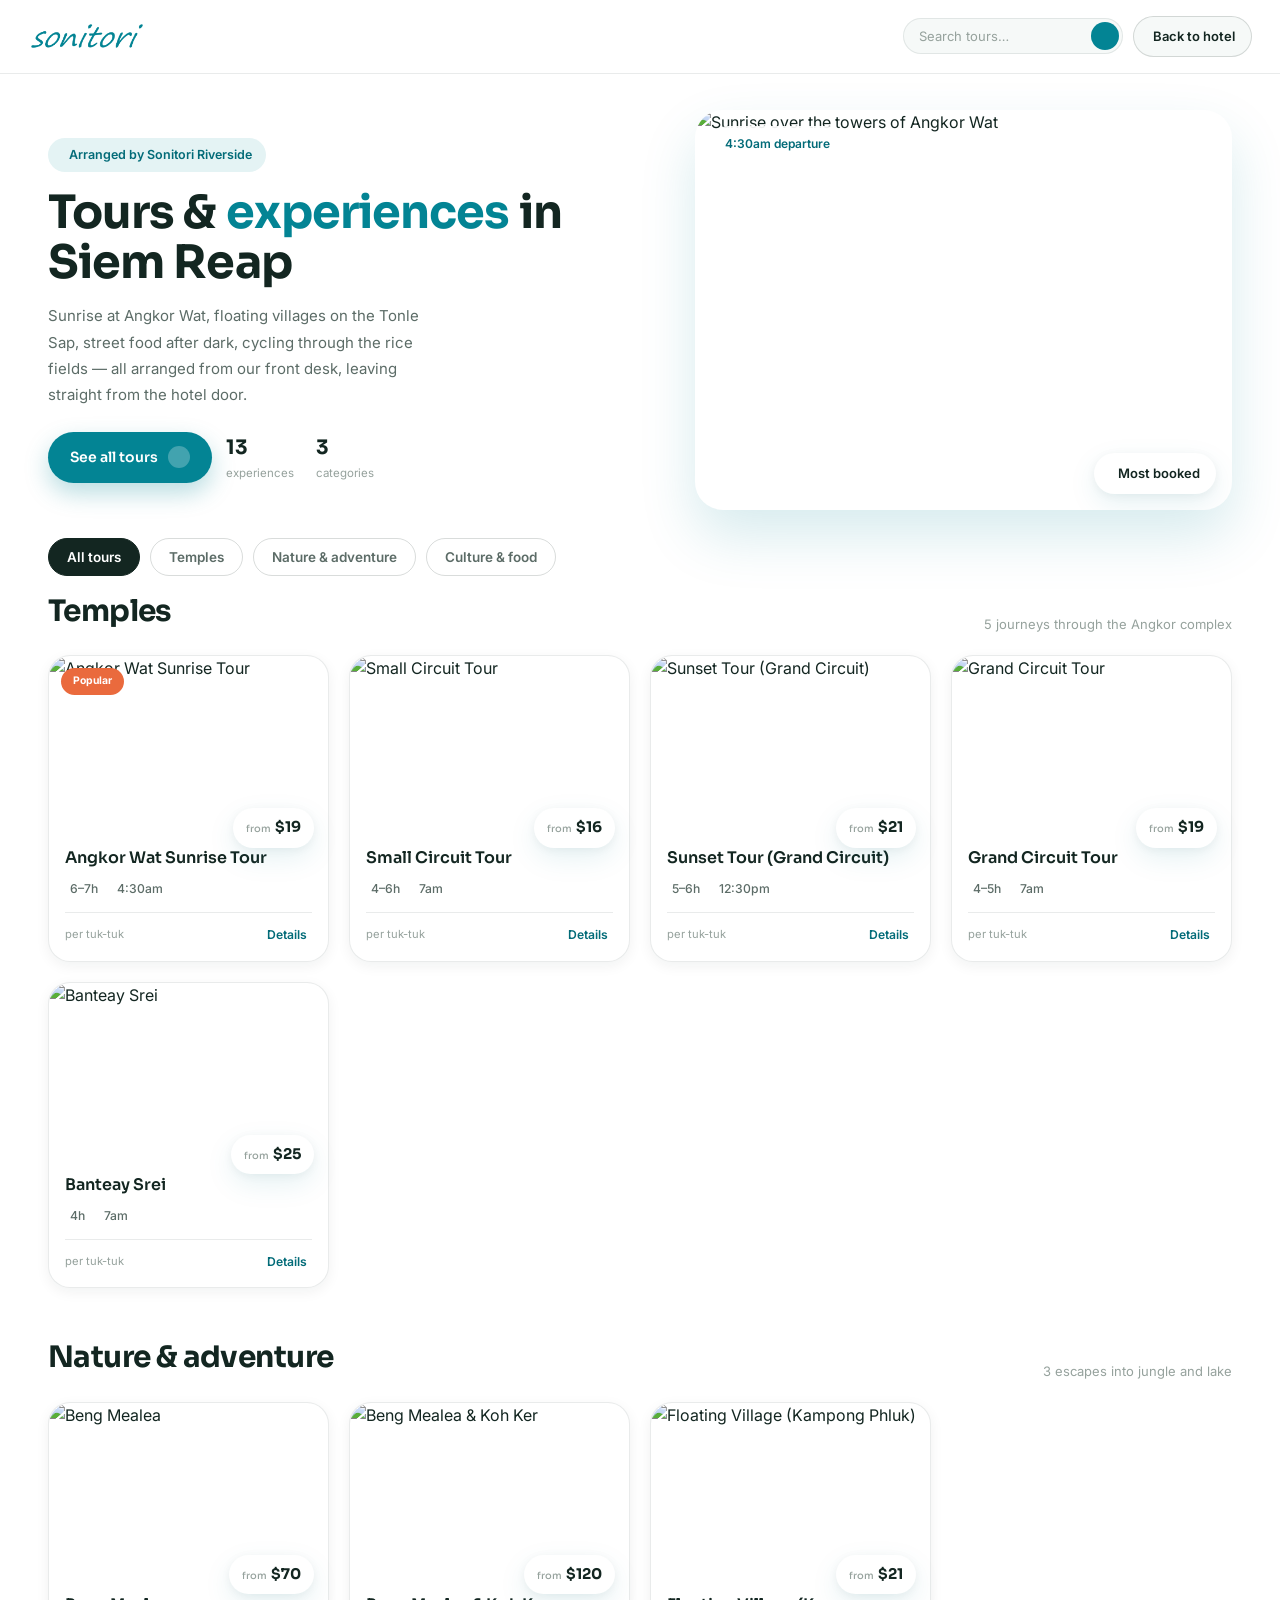
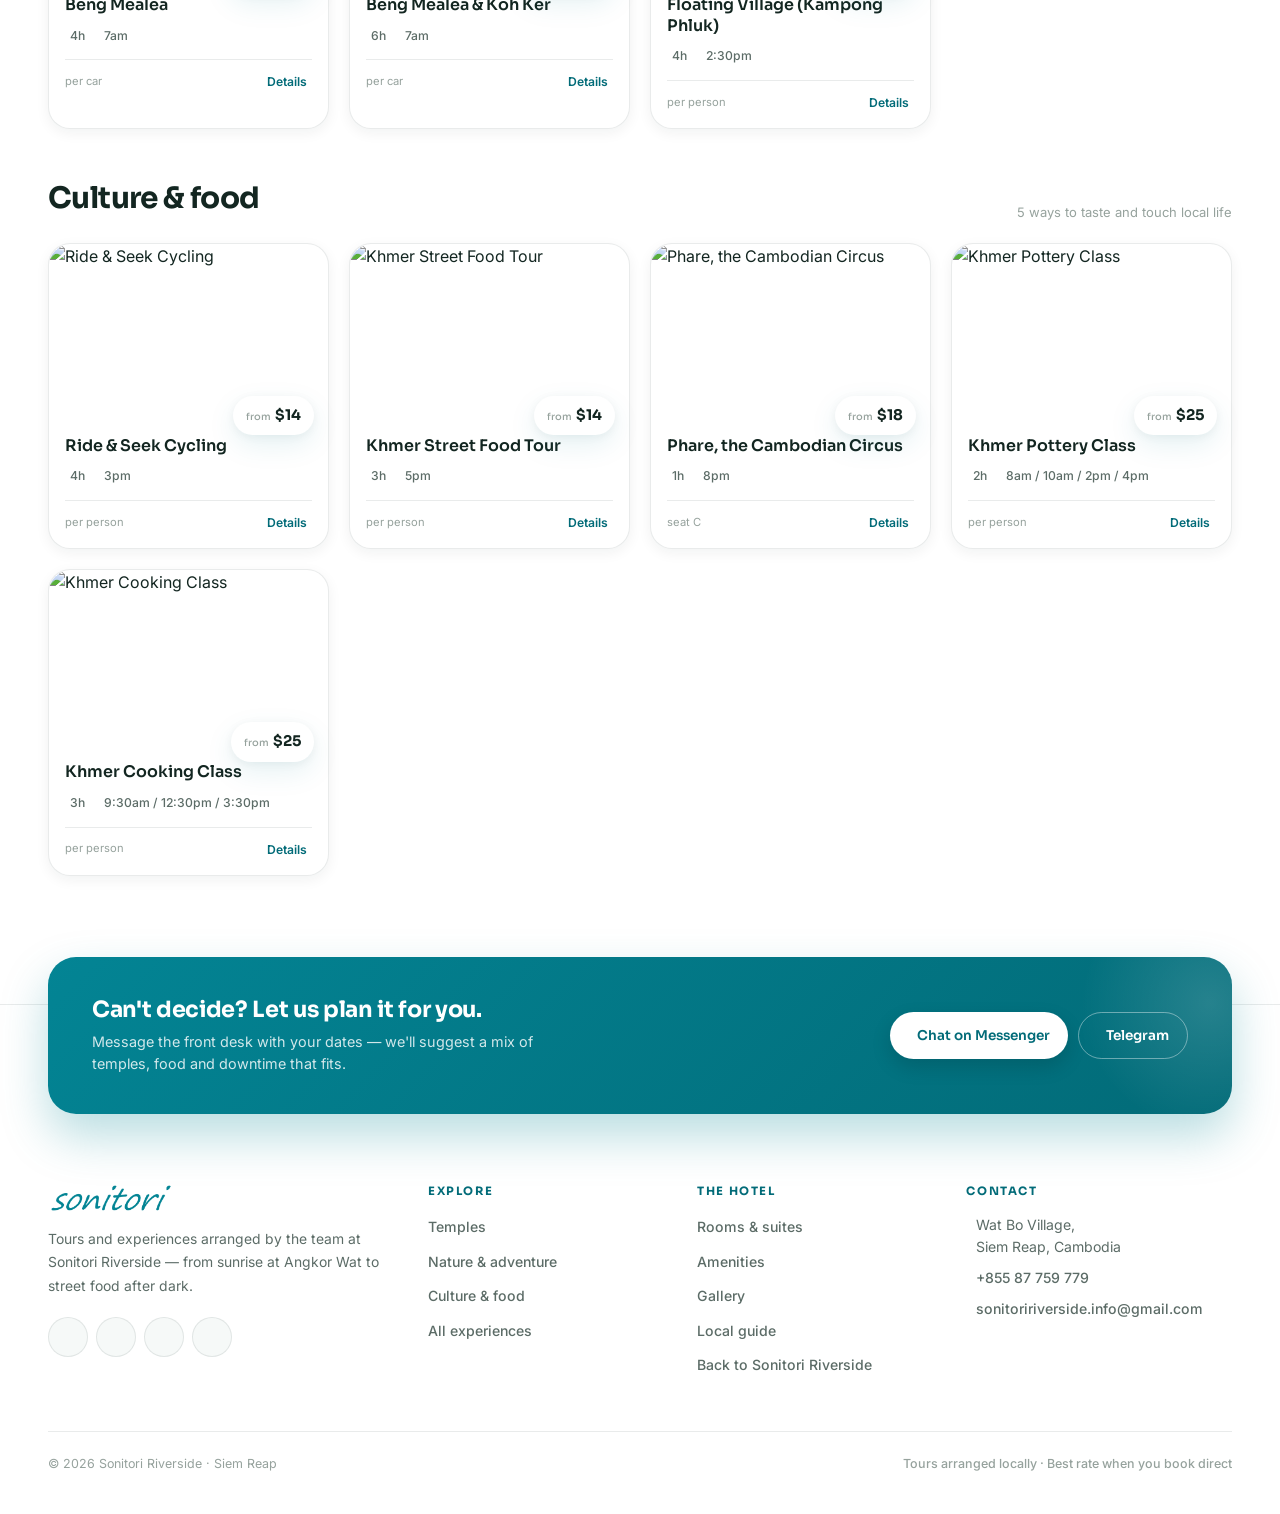
==== siemreap/experience/index.html @ 9ccb6e99 "Add files via upload" ====
<!DOCTYPE html>
<html lang="en">
<head>
<meta charset="UTF-8">
<meta name="viewport" content="width=device-width, initial-scale=1.0, maximum-scale=1.0, user-scalable=no, viewport-fit=cover">
<title>Sonitori Riverside · Tours</title>
<meta name="description" content="Curated tours and activities from Sonitori Riverside in Siem Reap — Angkor temples, floating villages, food, cycling and more.">
<link rel="preconnect" href="https://fonts.googleapis.com">
<link rel="preconnect" href="https://fonts.gstatic.com" crossorigin>
<link href="https://fonts.googleapis.com/css2?family=Sora:wght@400;500;600;700;800&family=Inter:wght@400;500;600;700&display=swap" rel="stylesheet">
<link rel='stylesheet' href='https://cdn-uicons.flaticon.com/2.6.0/uicons-regular-rounded/css/uicons-regular-rounded.css'>
<link rel='stylesheet' href='https://cdn-uicons.flaticon.com/2.6.0/uicons-solid-rounded/css/uicons-solid-rounded.css'>
<link rel='stylesheet' href='https://cdn-uicons.flaticon.com/2.6.0/uicons-brands/css/uicons-brands.css'>
<style>
  :root{
    --bg:#FFFFFF;
    --bg-soft:#F6F9F8;
    --teal-tint:#E4F3F4;
    --coral-tint:#FDEAE2;

    --ink:#132621;
    --ink-soft:#5C6C67;
    --text-muted:#96A29D;

    --teal:#038494;
    --teal-deep:#026B78;
    --coral:#EA6A3D;
    --coral-deep:#C6552E;

    --line:rgba(19,38,33,.09);
    --line-strong:rgba(19,38,33,.16);

    --shadow-sm:0 4px 14px rgba(19,38,33,.06);
    --shadow:0 10px 28px rgba(3,132,148,.10), 0 2px 10px rgba(19,38,33,.05);
    --shadow-lg:0 26px 56px rgba(3,132,148,.16);

    --r-xl:28px; --r-lg:22px; --r-md:16px; --r-sm:12px; --r-full:999px;
    --ease:cubic-bezier(.22,1,.36,1);
    --font-display:'Sora',sans-serif;
    --font-body:'Inter',sans-serif;
    --gutter:clamp(18px,4.5vw,28px);
    --safe-bottom:env(safe-area-inset-bottom,0px);
  }

  *{margin:0;padding:0;box-sizing:border-box;-webkit-tap-highlight-color:transparent;}
  html{scroll-behavior:smooth;-webkit-font-smoothing:antialiased;}
  body{font-family:var(--font-body);background:var(--bg);color:var(--ink);line-height:1.6;overflow-x:hidden;min-height:100vh;width:100%;max-width:100vw;}
  h1,h2,h3,h4{font-family:var(--font-display);}
  img{max-width:100%;display:block;}
  a{text-decoration:none;color:inherit;}
  button{font-family:inherit;cursor:pointer;border:none;background:none;}
  [class^="fi-"],[class*=" fi-"]{display:inline-flex;align-items:center;justify-content:center;line-height:1;}
  :focus-visible{outline:3px solid var(--teal-deep);outline-offset:3px;}

  .skip-link{position:absolute;top:-100px;left:var(--gutter);background:var(--teal);color:#fff;padding:12px 20px;z-index:9999;border-radius:var(--r-sm);font-weight:600;font-size:14px;transition:top .2s var(--ease);}
  .skip-link:focus{top:16px;}

  @media (prefers-reduced-motion: reduce){*,*::before,*::after{animation-duration:.001ms !important;animation-iteration-count:1 !important;transition-duration:.001ms !important;scroll-behavior:auto !important;}}

  html{scrollbar-width:thin;scrollbar-color:#cfe4e6 transparent;}
  ::-webkit-scrollbar{width:10px;height:10px;}
  ::-webkit-scrollbar-track{background:transparent;}
  ::-webkit-scrollbar-thumb{background:#cfe4e6;border-radius:99px;border:2px solid transparent;background-clip:content-box;}
  ::-webkit-scrollbar-thumb:hover{background:var(--teal);background-clip:content-box;}

  .visually-hidden{position:absolute;width:1px;height:1px;padding:0;margin:-1px;overflow:hidden;clip:rect(0,0,0,0);white-space:nowrap;border:0;}

  /* ============ PAGE LOADER ============ */
  .page-loader{
    position:fixed;inset:0;z-index:9999;
    background:var(--bg);
    display:flex;flex-direction:column;align-items:center;justify-content:center;gap:22px;
    transition:opacity .5s var(--ease), visibility .5s var(--ease);
    opacity:1;visibility:visible;
  }
  .page-loader.hidden{
    opacity:0;
    visibility:hidden;
    pointer-events:none;
  }
  .page-loader .pl-inner{
    display:flex;flex-direction:column;align-items:center;gap:22px;
    animation:plFadeIn .6s var(--ease) both;
  }
  @keyframes plFadeIn{
    from{opacity:0;transform:translateY(10px);}
    to{opacity:1;transform:translateY(0);}
  }
  .page-loader .pl-logo{
    height:44px;width:auto;object-fit:contain;
    animation:plBreath 2.4s ease-in-out infinite;
  }
  @keyframes plBreath{
    0%,100%{opacity:.75;}
    50%{opacity:1;}
  }
  .page-loader .pl-spinner{
    width:38px;height:38px;
    border-radius:50%;
    border:2.5px solid var(--teal-tint);
    border-top-color:var(--teal);
    animation:plSpin .9s linear infinite;
  }
  @keyframes plSpin{to{transform:rotate(360deg);}}
  .page-loader .pl-text{
    font-family:var(--font-body);
    font-size:13px;
    letter-spacing:.4px;
    color:var(--text-muted);
    font-weight:500;
  }
  @media (prefers-reduced-motion: reduce){
    .page-loader .pl-logo{animation:none;opacity:1;}
    .page-loader .pl-spinner{animation-duration:1.4s;}
  }

  /* ============ NAV ============ */
  .topnav{position:sticky;top:0;z-index:100;background:rgba(255,255,255,.9);backdrop-filter:blur(10px);-webkit-backdrop-filter:blur(10px);display:flex;align-items:center;gap:12px;padding:16px var(--gutter);justify-content:space-between;border-bottom:1px solid var(--line);}
  .brand-mark{display:flex;align-items:center;gap:9px;color:var(--ink);}
  .brand-mark img{height:30px;width:auto;object-fit:contain;}
  .brand-mark span{font-family:var(--font-display);font-weight:600;font-size:14px;letter-spacing:.1px;}

  .nav-actions{display:flex;align-items:center;gap:10px;}

  .search-wrap{position:relative;}
  .search{width:170px;position:relative;transition:width .25s var(--ease);}
  .search.focused{width:220px;}
  .search input{width:100%;background:var(--bg-soft);border:1px solid var(--line);border-radius:var(--r-full);padding:9px 38px 9px 15px;font-family:var(--font-body);font-size:13px;color:var(--ink);outline:none;}
  .search input::placeholder{color:var(--text-muted);}
  .search .search-icon{position:absolute;right:4px;top:50%;transform:translateY(-50%);width:28px;height:28px;border-radius:50%;background:var(--teal);color:#fff;display:flex;align-items:center;justify-content:center;font-size:12px;pointer-events:none;}
  .search-results{position:absolute;top:calc(100% + 8px);left:0;right:-40px;background:#fff;border-radius:var(--r-md);box-shadow:var(--shadow-lg);overflow:hidden;max-height:0;opacity:0;pointer-events:none;transition:max-height .3s var(--ease),opacity .2s ease;z-index:200;border:1px solid var(--line);}
  .search-results.open{max-height:380px;opacity:1;pointer-events:auto;}
  .search-results .sr-head{padding:12px 16px 8px;font-size:11px;letter-spacing:.6px;color:var(--teal-deep);font-weight:600;border-bottom:1px solid var(--line);}
  .search-results ul{list-style:none;max-height:320px;overflow-y:auto;padding:4px 0;margin:0;}
  .search-results li{display:flex;align-items:center;justify-content:space-between;gap:10px;padding:10px 16px;cursor:pointer;font-size:13.5px;color:var(--ink);transition:background .15s ease;}
  .search-results li:hover,.search-results li.highlighted{background:var(--teal-tint);}
  .search-results li .sr-title{font-weight:500;}
  .search-results li .sr-cat{font-size:10.5px;color:var(--teal-deep);}
  .search-results .sr-empty{padding:18px;text-align:center;font-size:13px;color:var(--text-muted);}

  .home-btn{display:none;align-items:center;gap:7px;background:var(--bg-soft);color:var(--ink);border:1px solid var(--line-strong);padding:9px 16px 9px 12px;border-radius:var(--r-full);font-weight:600;font-size:13px;transition:background .2s ease,transform .2s var(--ease);}
  .home-btn:hover{background:var(--teal-tint);border-color:var(--teal);transform:translateY(-1px);}
  .home-btn i{font-size:15px;color:var(--teal);}

  .hamburger{display:flex;width:38px;height:38px;border-radius:50%;background:var(--bg-soft);border:1px solid var(--line);align-items:center;justify-content:center;flex-direction:column;gap:4px;flex-shrink:0;}
  .hamburger span{width:15px;height:1.6px;background:var(--ink);transition:.3s ease;border-radius:2px;}
  .hamburger.active span:nth-child(1){transform:translateY(5.6px) rotate(45deg);}
  .hamburger.active span:nth-child(2){opacity:0;}
  .hamburger.active span:nth-child(3){transform:translateY(-5.6px) rotate(-45deg);}

  /* ============ HERO ============ */
  .hero{padding:36px var(--gutter) 0;max-width:1240px;margin:0 auto;}
  .hero-grid{display:grid;grid-template-columns:1fr;gap:28px;align-items:center;}

  .hero-copy .eyebrow{display:inline-flex;align-items:center;gap:7px;background:var(--teal-tint);color:var(--teal-deep);padding:7px 14px;border-radius:var(--r-full);font-size:12.5px;font-weight:600;margin-bottom:16px;}
  .hero-copy .eyebrow i{font-size:13px;}

  .hero-title{font-weight:700;font-size:clamp(32px,8vw,46px);line-height:1.08;letter-spacing:-.02em;color:var(--ink);max-width:16ch;}
  .hero-title .accent{color:var(--teal);}

  .hero-lede{margin-top:16px;max-width:44ch;font-size:15px;line-height:1.75;color:var(--ink-soft);}

  .hero-cta-row{margin-top:24px;display:flex;flex-wrap:wrap;align-items:center;gap:14px;}
  .btn-cta{display:inline-flex;align-items:center;gap:10px;background:var(--teal);color:#fff;padding:14px 22px;border-radius:var(--r-full);font-family:var(--font-display);font-weight:600;font-size:14px;box-shadow:0 10px 24px rgba(3,132,148,.28);transition:background .25s ease,transform .2s var(--ease),box-shadow .25s ease;}
  .btn-cta:hover{background:var(--teal-deep);transform:translateY(-2px);box-shadow:0 14px 30px rgba(3,132,148,.32);}
  .btn-cta .arrow-circle{width:22px;height:22px;border-radius:50%;background:rgba(255,255,255,.25);display:flex;align-items:center;justify-content:center;font-size:10px;}

  .hero-stats{display:flex;gap:22px;}
  .hero-stats div{display:flex;flex-direction:column;}
  .hero-stats strong{font-family:var(--font-display);font-size:20px;color:var(--ink);}
  .hero-stats span{font-size:11.5px;color:var(--text-muted);}

  .hero-visual{position:relative;border-radius:var(--r-xl);overflow:hidden;aspect-ratio:4/3;box-shadow:var(--shadow-lg);}
  .hero-visual img{width:100%;height:100%;object-fit:cover;}
  .hero-visual .hv-badge{
    position:absolute;bottom:16px;right:16px;background:#fff;color:var(--ink);
    padding:10px 16px;border-radius:var(--r-full);box-shadow:var(--shadow);
    display:flex;align-items:center;gap:8px;font-size:13px;font-weight:600;
  }
  .hero-visual .hv-badge i{color:var(--coral);font-size:14px;}
  .hero-visual .hv-tag{
    position:absolute;top:16px;left:16px;background:rgba(255,255,255,.92);
    padding:8px 14px;border-radius:var(--r-full);font-size:12px;font-weight:600;color:var(--teal-deep);
  }

  /* ============ FILTER CHIPS ============ */
  .chip-nav{display:flex;gap:10px;overflow-x:auto;padding:28px var(--gutter) 4px;max-width:1240px;margin:0 auto;scrollbar-width:none;}
  .chip-nav::-webkit-scrollbar{display:none;}
  .chip{
    flex:0 0 auto;padding:10px 18px;border-radius:var(--r-full);border:1px solid var(--line-strong);
    font-size:13.5px;font-weight:600;color:var(--ink-soft);white-space:nowrap;
    transition:background .2s ease,color .2s ease,border-color .2s ease;
  }
  .chip:hover{border-color:var(--teal);}
  .chip.active{background:var(--ink);border-color:var(--ink);color:#fff;}

  /* ============ SECTIONS ============ */
  .container{max-width:1240px;margin:0 auto;padding:8px var(--gutter) calc(48px + var(--safe-bottom));}
  .tour-section{margin-bottom:46px;scroll-margin-top:74px;}
  .tour-section:last-child{margin-bottom:0;}

  .section-head{display:flex;align-items:flex-end;justify-content:space-between;gap:16px;margin-bottom:20px;}
  .section-head h2{font-weight:700;font-size:1.55rem;color:var(--ink);letter-spacing:-.02em;}
  .section-head .section-tag{font-size:13px;color:var(--text-muted);}

  /* ============ CARDS ============ */
  .tour-grid{display:grid;grid-template-columns:1fr;gap:20px;}

  .tour-card{
    --img-h:168px;
    position:relative;background:#fff;border-radius:var(--r-lg);
    box-shadow:var(--shadow-sm);cursor:pointer;
    transition:transform .25s var(--ease),box-shadow .25s var(--ease);
    border:1px solid var(--line);
  }
  .tour-card:hover{transform:translateY(-4px);box-shadow:var(--shadow);}
  .tour-card:active{transform:translateY(-1px) scale(.99);}

  .card-photo{position:relative;height:var(--img-h);border-radius:var(--r-lg) var(--r-lg) 0 0;overflow:hidden;}
  .card-photo img{width:100%;height:100%;object-fit:cover;transition:transform .5s var(--ease);}
  .tour-card:hover .card-photo img{transform:scale(1.05);}

  .card-badge{position:absolute;top:12px;left:12px;z-index:2;background:var(--coral);color:#fff;padding:5px 12px;border-radius:var(--r-full);font-size:.65rem;font-weight:700;}

  .price-chip{
    position:absolute;top:calc(var(--img-h) - 16px);right:14px;z-index:2;background:#fff;color:var(--ink);
    padding:8px 13px;border-radius:var(--r-full);box-shadow:var(--shadow);
    font-family:var(--font-display);font-weight:700;font-size:.92rem;
    display:inline-flex;align-items:baseline;gap:0;
  }
  .price-chip span{font-size:.62rem;color:var(--text-muted);font-weight:500;margin-right:4px;}

  .card-info{padding:24px 16px 16px;}
  .card-info h3{font-size:1rem;font-weight:600;color:var(--ink);line-height:1.3;margin-bottom:10px;}

  .card-meta{display:flex;gap:14px;flex-wrap:wrap;margin-bottom:14px;}
  .card-meta span{display:flex;align-items:center;gap:5px;font-size:.76rem;color:var(--ink-soft);font-weight:500;}
  .card-meta i{font-size:.9rem;color:var(--teal);}

  .card-foot{display:flex;align-items:center;justify-content:space-between;padding-top:12px;border-top:1px solid var(--line);}
  .card-unit{font-size:.7rem;color:var(--text-muted);}
  .card-link{display:flex;align-items:center;gap:5px;font-size:.76rem;font-weight:600;color:var(--teal-deep);}
  .card-link i{font-size:.8rem;transition:transform .2s var(--ease);}
  .tour-card:hover .card-link i{transform:translateX(3px);}

  /* ============ MODALS ============ */
  .modal{display:none;position:fixed;inset:0;background:rgba(19,38,33,.6);z-index:2000;backdrop-filter:blur(6px);-webkit-backdrop-filter:blur(6px);overflow-y:auto;padding:20px 12px;}
  .modal[aria-hidden="false"]{display:block;}
  .modal-content{background:#fff;max-width:600px;margin:0 auto;border-radius:var(--r-xl);overflow:hidden;animation:slideUp .35s var(--ease);position:relative;box-shadow:var(--shadow-lg);}
  @keyframes slideUp{from{opacity:0;transform:translateY(28px);}to{opacity:1;transform:translateY(0);}}

  .modal-close{position:absolute;top:16px;right:16px;background:#fff;color:var(--ink);border:1px solid var(--line-strong);width:36px;height:36px;border-radius:50%;font-size:1rem;transition:background .2s ease,transform .25s ease;display:flex;align-items:center;justify-content:center;z-index:5;box-shadow:var(--shadow-sm);}
  .modal-close:hover{background:var(--bg-soft);transform:rotate(90deg);}

  .modal-gallery{display:flex;gap:3px;}
  .modal-gallery img{flex:1;width:0;height:120px;object-fit:cover;background:var(--bg-soft);}

  .modal-body{padding:22px 22px 26px;}
  .modal-cat{display:inline-block;font-size:12px;font-weight:600;color:var(--teal-deep);background:var(--teal-tint);padding:5px 12px;border-radius:var(--r-full);margin-bottom:10px;}
  .modal-body h2{font-size:clamp(1.2rem,4.5vw,1.45rem);font-weight:700;color:var(--ink);line-height:1.25;margin-bottom:18px;}

  .modal-info-grid{display:grid;grid-template-columns:1fr 1fr;gap:10px;margin:0 0 20px;}
  .info-item{background:var(--bg-soft);border-radius:var(--r-md);padding:13px 15px;min-width:0;}
  .info-item h4{font-size:.62rem;text-transform:uppercase;color:var(--text-muted);letter-spacing:1.1px;margin-bottom:5px;display:flex;align-items:center;gap:5px;font-weight:700;}
  .info-item h4 i{font-size:.9rem;color:var(--teal);flex-shrink:0;}
  .info-item p{font-weight:600;font-size:.87rem;color:var(--ink);line-height:1.4;margin:0;overflow-wrap:anywhere;}

  .modal-description{margin-bottom:18px;color:var(--ink-soft);line-height:1.75;}
  .modal-note{background:var(--coral-tint);padding:12px 14px;font-size:.85rem;line-height:1.55;margin-bottom:16px;display:flex;gap:10px;align-items:flex-start;border-radius:var(--r-md);color:var(--ink-soft);}
  .modal-note i{color:var(--coral-deep);font-size:1rem;margin-top:2px;flex-shrink:0;}
  .modal-note strong{color:var(--ink);font-weight:600;}

  .modal-book{display:flex;align-items:center;justify-content:space-between;gap:14px;flex-wrap:wrap;background:var(--ink);color:#fff;border-radius:var(--r-lg);padding:16px 18px;}
  .modal-book .mb-text{font-size:.85rem;line-height:1.4;max-width:32ch;color:rgba(255,255,255,.75);}
  .modal-book .mb-text strong{display:block;font-family:var(--font-display);font-size:1rem;margin-bottom:2px;color:#fff;}
  .modal-book .mb-links{display:flex;gap:8px;}
  .modal-book .mb-links a{width:40px;height:40px;border-radius:50%;background:var(--coral);display:flex;align-items:center;justify-content:center;color:#fff;font-size:15px;transition:background .2s ease,transform .2s var(--ease);}
  .modal-book .mb-links a:hover{background:var(--coral-deep);transform:translateY(-2px);}

  /* ============ MOBILE MENU ============ */
  .mobile-menu{position:fixed;inset:0;background:#fff;z-index:1500;display:flex;flex-direction:column;align-items:center;justify-content:center;gap:22px;opacity:0;pointer-events:none;transition:opacity .35s var(--ease);padding:24px;}
  .mobile-menu.open{opacity:1;pointer-events:auto;}
  .mobile-menu a{font-family:var(--font-display);font-size:1.5rem;font-weight:600;color:var(--ink);transition:color .2s ease;}
  .mobile-menu a:hover{color:var(--teal);}
  .mobile-menu .close-btn{position:absolute;top:18px;right:18px;color:var(--ink);font-size:2rem;line-height:1;width:48px;height:48px;display:flex;align-items:center;justify-content:center;}

  /* ============================================
     SITE FOOTER
     ============================================ */
  .site-footer{
    margin-top:64px;
    background:var(--bg);
    border-top:1px solid var(--line);
  }

  /* ---- CTA STRIP ---- */
  .footer-cta-wrap{
    max-width:1240px;
    margin:0 auto;
    padding:0 var(--gutter);
    transform:translateY(-38px);
    margin-bottom:-20px;
  }
  .footer-cta{
    background:linear-gradient(135deg, var(--teal) 0%, var(--teal-deep) 100%);
    border-radius:var(--r-xl);
    padding:28px 26px;
    display:grid;
    grid-template-columns:1fr;
    gap:22px;
    align-items:center;
    box-shadow:0 22px 48px rgba(3,132,148,.28);
    position:relative;
    overflow:hidden;
  }
  .footer-cta::before{
    content:'';
    position:absolute;
    top:-60%;
    right:-10%;
    width:280px;
    height:280px;
    border-radius:50%;
    background:radial-gradient(circle, rgba(255,255,255,.14), transparent 65%);
    pointer-events:none;
  }
  .fc-text{position:relative;z-index:1;}
  .fc-text h3{
    font-family:var(--font-display);
    font-size:clamp(1.15rem, 4.4vw, 1.4rem);
    font-weight:700;
    color:#fff;
    line-height:1.25;
    letter-spacing:-.015em;
    margin-bottom:8px;
  }
  .fc-text p{
    color:rgba(255,255,255,.82);
    font-size:.9rem;
    line-height:1.55;
    max-width:52ch;
  }
  .fc-actions{
    display:flex;
    flex-wrap:wrap;
    gap:10px;
    position:relative;
    z-index:1;
  }
  .fc-btn{
    display:inline-flex;
    align-items:center;
    gap:9px;
    padding:12px 18px;
    border-radius:var(--r-full);
    font-family:var(--font-display);
    font-weight:600;
    font-size:13.5px;
    white-space:nowrap;
    transition:background .22s ease, transform .22s var(--ease), box-shadow .22s ease, border-color .22s ease;
    cursor:pointer;
  }
  .fc-btn i{font-size:15px;}

  .fc-primary{
    background:#fff;
    color:var(--teal-deep);
    box-shadow:0 8px 20px rgba(0,0,0,.14);
  }
  .fc-primary:hover{
    background:var(--bg-soft);
    transform:translateY(-2px);
    box-shadow:0 12px 26px rgba(0,0,0,.18);
  }

  .fc-ghost{
    background:transparent;
    color:#fff;
    border:1.5px solid rgba(255,255,255,.4);
  }
  .fc-ghost:hover{
    background:rgba(255,255,255,.12);
    border-color:rgba(255,255,255,.6);
    transform:translateY(-2px);
  }

  /* ---- MAIN FOOTER ---- */
  .footer-main{
    max-width:1240px;
    margin:0 auto;
    padding:40px var(--gutter) calc(34px + var(--safe-bottom));
  }
  .footer-grid{
    display:grid;
    grid-template-columns:1fr;
    gap:32px;
    margin-bottom:36px;
  }
  .footer-col h4{
    font-family:var(--font-display);
    font-size:.72rem;
    letter-spacing:1.6px;
    text-transform:uppercase;
    color:var(--teal-deep);
    font-weight:700;
    margin-bottom:14px;
  }
  .footer-col ul{
    list-style:none;
    padding:0;
    margin:0;
  }
  .footer-col ul li{
    margin-bottom:9px;
  }
  .footer-col ul li a{
    font-size:.88rem;
    color:var(--ink-soft);
    font-weight:500;
    transition:color .2s ease, padding-left .2s ease;
    display:inline-block;
  }
  .footer-col ul li a:hover{
    color:var(--teal);
    padding-left:3px;
  }

  /* Brand column */
  .footer-brand-col{max-width:340px;}
  .footer-brand{
    display:inline-flex;
    align-items:center;
    margin-bottom:14px;
  }
  .footer-brand img{
    height:32px;
    width:auto;
    object-fit:contain;
  }
  .footer-desc{
    font-size:.87rem;
    line-height:1.7;
    color:var(--ink-soft);
    margin-bottom:18px;
    max-width:38ch;
  }
  .footer-social{
    display:flex;
    gap:8px;
  }
  .footer-social a{
    width:38px;
    height:38px;
    border-radius:50%;
    background:var(--bg-soft);
    border:1px solid var(--line);
    display:flex;
    align-items:center;
    justify-content:center;
    color:var(--teal-deep);
    font-size:15px;
    transition:background .22s ease, color .22s ease, border-color .22s ease, transform .22s var(--ease);
  }
  .footer-social a:hover{
    background:var(--teal);
    border-color:var(--teal);
    color:#fff;
    transform:translateY(-2px);
  }

  /* Contact list */
  .footer-contact li{
    display:flex;
    align-items:flex-start;
    gap:10px;
    font-size:.88rem;
    color:var(--ink-soft);
    line-height:1.55;
    margin-bottom:12px;
  }
  .footer-contact li i{
    color:var(--teal);
    font-size:15px;
    margin-top:3px;
    flex-shrink:0;
  }
  .footer-contact li a{
    color:var(--ink-soft);
    transition:color .2s ease;
    overflow-wrap:anywhere;
  }
  .footer-contact li a:hover{
    color:var(--teal);
  }

  /* ---- BOTTOM BAR ---- */
  .footer-bottom{
    padding-top:22px;
    border-top:1px solid var(--line);
    display:flex;
    flex-wrap:wrap;
    gap:10px 20px;
    justify-content:space-between;
    align-items:center;
    font-size:.78rem;
    color:var(--text-muted);
  }
  .footer-note{
    font-weight:500;
  }

  /* ============ RESPONSIVE ============ */
  @media (min-width:540px){
    .tour-grid{grid-template-columns:repeat(2,1fr);}
    .modal-info-grid{grid-template-columns:1fr 1fr;}
  }
  @media (min-width:640px){
    .footer-cta{
      padding:32px 34px;
      grid-template-columns:1.4fr auto;
    }
    .fc-actions{flex-wrap:nowrap;}
    .footer-grid{
      grid-template-columns:1.4fr 1fr 1fr;
      gap:36px;
    }
    .footer-brand-col{grid-column:span 3;}
    .footer-brand-col{max-width:none;}
  }
  @media (min-width:820px){
    .tour-grid{grid-template-columns:repeat(3,1fr);}
    .section-head h2{font-size:1.85rem;}
  }
  @media (min-width:901px){
    .hamburger{display:none;}
    .home-btn{display:inline-flex;}
    .search{width:220px;}
    .search.focused{width:260px;}

    .hero-grid{grid-template-columns:1.1fr 1fr;gap:56px;}
    .hero-visual{aspect-ratio:auto;height:400px;}
    .modal-body{padding:28px 32px 32px;}
    .modal-gallery img{height:140px;}

    .site-footer{margin-top:80px;}
    .footer-cta-wrap{transform:translateY(-48px);margin-bottom:-32px;}
    .footer-cta{padding:38px 44px;}
    .footer-main{padding:52px var(--gutter) 40px;}
    .footer-grid{
      grid-template-columns:1.5fr 1fr 1fr 1.2fr;
      gap:48px;
      margin-bottom:44px;
    }
    .footer-brand-col{grid-column:auto;}
    .footer-col ul li a:hover{padding-left:4px;}
    .footer-social a{width:40px;height:40px;}
  }
  @media (min-width:1100px){
    .tour-grid{grid-template-columns:repeat(4,1fr);}
  }

  /* ============================================
     TOUCH / MOBILE — swap :hover for :active
     ============================================ */
  @media (max-width: 900px) {

    .home-btn:hover{background:var(--bg-soft);border-color:var(--line-strong);transform:none;}
    .btn-cta:hover{background:var(--teal);transform:none;box-shadow:0 10px 24px rgba(3,132,148,.28);}
    .chip:hover{border-color:var(--line-strong);}
    .tour-card:hover{transform:none;box-shadow:var(--shadow-sm);}
    .tour-card:hover .card-photo img{transform:none;}
    .tour-card:hover .card-link i{transform:none;}
    .modal-close:hover{background:#fff;transform:none;}
    .modal-book .mb-links a:hover{background:var(--coral);transform:none;}
    .mobile-menu a:hover{color:var(--ink);}

    .home-btn:active{
      background:var(--teal-tint);
      border-color:var(--teal);
      transform:scale(.97);
    }

    .btn-cta:active{
      background:var(--teal-deep);
      transform:scale(.97);
      box-shadow:0 6px 18px rgba(3,132,148,.30);
    }

    .chip:active{
      background:var(--teal-tint);
      border-color:var(--teal);
      color:var(--teal-deep);
    }
    .chip.active:active{
      background:var(--ink);
      border-color:var(--ink);
      color:#fff;
    }

    .tour-card:active{
      transform:scale(.985);
      box-shadow:var(--shadow);
    }
    .tour-card:active .card-photo img{
      transform:scale(1.04);
    }
    .tour-card:active .card-link i{
      transform:translateX(3px);
    }

    .modal-close:active{
      background:var(--bg-soft);
      transform:rotate(90deg);
    }

    .modal-book .mb-links a:active{
      background:var(--coral-deep);
      transform:translateY(-2px) scale(.95);
    }

    .mobile-menu a:active{
      color:var(--teal);
    }

    /* ---- FOOTER TOUCH OVERRIDES ---- */
    .fc-primary:hover{
      background:#fff;
      transform:none;
      box-shadow:0 8px 20px rgba(0,0,0,.14);
    }
    .fc-primary:active{
      background:var(--bg-soft);
      transform:scale(.97);
      box-shadow:0 4px 12px rgba(0,0,0,.12);
    }

    .fc-ghost:hover{
      background:transparent;
      border-color:rgba(255,255,255,.4);
      transform:none;
    }
    .fc-ghost:active{
      background:rgba(255,255,255,.18);
      border-color:rgba(255,255,255,.7);
      transform:scale(.97);
    }

    .footer-col ul li a:hover{
      color:var(--ink-soft);
      padding-left:0;
    }
    .footer-col ul li a:active{
      color:var(--teal);
      padding-left:3px;
    }

    .footer-social a:hover{
      background:var(--bg-soft);
      border-color:var(--line);
      color:var(--teal-deep);
      transform:none;
    }
    .footer-social a:active{
      background:var(--teal);
      border-color:var(--teal);
      color:#fff;
      transform:scale(.92);
    }

    .footer-contact li a:hover{color:var(--ink-soft);}
    .footer-contact li a:active{color:var(--teal);}
  }

  @media (prefers-reduced-motion: reduce){
    .fc-primary, .fc-ghost, .footer-social a, .footer-col ul li a{
      transition:none;
    }
  }
</style>
</head>
<body>

<!-- ============ PAGE LOADER ============ -->
<div class="page-loader" id="pageLoader" aria-hidden="true">
  <div class="pl-inner">
    <img src="../uploads/logo.png" alt="" class="pl-logo">
    <div class="pl-spinner" role="status" aria-label="Loading"></div>
    <span class="pl-text">Loading experiences…</span>
  </div>
</div>

<a href="#tourGrid" class="skip-link">Skip to tours</a>

<header>
  <nav class="topnav" aria-label="Main navigation">
    <a href="/siemreap/" class="brand-mark" aria-label="Sonitori Riverside home">
      <img src="../uploads/logo.png" alt="">
    </a>

    <div class="nav-actions">
      <div class="search-wrap">
        <div class="search" id="searchBox">
          <label for="tourSearch" class="visually-hidden">Search tours</label>
          <input type="search" id="tourSearch" placeholder="Search tours…" aria-label="Search tours"
                 aria-controls="searchResults" aria-expanded="false" aria-autocomplete="list" autocomplete="off">
          <span class="search-icon" aria-hidden="true"><i class="fi fi-rr-search"></i></span>
          <div class="search-results" id="searchResults" role="listbox" aria-label="Search results" aria-live="polite">
            <div class="sr-head" id="srHead">ALL TOURS</div>
            <ul id="srList"></ul>
          </div>
        </div>
      </div>

      <a href="/siemreap/" class="home-btn">
        <i class="fi fi-rr-arrow-small-left" aria-hidden="true"></i> Back to hotel
      </a>

      <button class="hamburger" id="hamburger" aria-label="Open menu" aria-expanded="false" aria-controls="mobileMenu">
        <span></span><span></span><span></span>
      </button>
    </div>
  </nav>

  <div class="hero">
    <div class="hero-grid">
      <div class="hero-copy">
        <span class="eyebrow"><i class="fi fi-rr-map-marker" aria-hidden="true"></i> Arranged by Sonitori Riverside</span>
        <h1 class="hero-title">Tours & <span class="accent">experiences</span> in Siem Reap</h1>
        <p class="hero-lede">Sunrise at Angkor Wat, floating villages on the Tonle Sap, street food after dark, cycling through the rice fields — all arranged from our front desk, leaving straight from the hotel door.</p>
        <div class="hero-cta-row">
          <a href="#tourGrid" class="btn-cta" id="bookNowBtn">
            See all tours
            <span class="arrow-circle" aria-hidden="true"><i class="fi fi-sr-angle-down"></i></span>
          </a>
          <div class="hero-stats">
            <div><strong id="statCount">13</strong><span>experiences</span></div>
            <div><strong>3</strong><span>categories</span></div>
          </div>
        </div>
      </div>

      <div class="hero-visual">
        <img src="https://images.unsplash.com/photo-1508009603885-50cf7c579365?q=80&w=1200" alt="Sunrise over the towers of Angkor Wat">
        <span class="hv-tag">4:30am departure</span>
        <span class="hv-badge"><i class="fi fi-sr-star" aria-hidden="true"></i> Most booked</span>
      </div>
    </div>
  </div>

  <nav class="chip-nav" id="chipNav" aria-label="Filter by category"></nav>
</header>

<main class="container" id="tourGrid"></main>

<!-- ============ FOOTER ============ -->
<footer class="site-footer">

  <!-- CTA STRIP -->
  <div class="footer-cta-wrap">
    <div class="footer-cta">
      <div class="fc-text">
        <h3>Can't decide? Let us plan it for you.</h3>
        <p>Message the front desk with your dates — we'll suggest a mix of temples, food and downtime that fits.</p>
      </div>
      <div class="fc-actions">
        <a href="https://m.me/sonitorihotels" target="_blank" rel="noopener noreferrer" class="fc-btn fc-primary">
          <i class="fi fi-brands-facebook-messenger" aria-hidden="true"></i>
          Chat on Messenger
        </a>
        <a href="https://t.me/sonitorihotels" target="_blank" rel="noopener noreferrer" class="fc-btn fc-ghost">
          <i class="fi fi-brands-telegram" aria-hidden="true"></i>
          Telegram
        </a>
      </div>
    </div>
  </div>

  <!-- MAIN FOOTER -->
  <div class="footer-main">
    <div class="footer-grid">

      <!-- Brand column -->
      <div class="footer-col footer-brand-col">
        <a href="/siemreap/" class="footer-brand" aria-label="Sonitori Riverside home">
          <img src="../uploads/logo.png" alt="Sonitori Riverside">
        </a>
        <p class="footer-desc">Tours and experiences arranged by the team at Sonitori Riverside — from sunrise at Angkor Wat to street food after dark.</p>
        <div class="footer-social">
          <a href="https://www.facebook.com/sonitorihotels" target="_blank" rel="noopener noreferrer" aria-label="Facebook">
            <i class="fi fi-brands-facebook" aria-hidden="true"></i>
          </a>
          <a href="https://www.instagram.com/sonitorihotels" target="_blank" rel="noopener noreferrer" aria-label="Instagram">
            <i class="fi fi-brands-instagram" aria-hidden="true"></i>
          </a>
          <a href="https://m.me/sonitorihotels" target="_blank" rel="noopener noreferrer" aria-label="Messenger">
            <i class="fi fi-brands-facebook-messenger" aria-hidden="true"></i>
          </a>
          <a href="https://t.me/sonitorihotels" target="_blank" rel="noopener noreferrer" aria-label="Telegram">
            <i class="fi fi-brands-telegram" aria-hidden="true"></i>
          </a>
        </div>
      </div>

      <!-- Explore column -->
      <div class="footer-col">
        <h4>Explore</h4>
        <ul>
          <li><a href="#section-temple">Temples</a></li>
          <li><a href="#section-nature">Nature &amp; adventure</a></li>
          <li><a href="#section-culture">Culture &amp; food</a></li>
          <li><a href="#tourGrid">All experiences</a></li>
        </ul>
      </div>

      <!-- Hotel column -->
      <div class="footer-col">
        <h4>The Hotel</h4>
        <ul>
          <li><a href="/siemreap/#rooms">Rooms &amp; suites</a></li>
          <li><a href="/siemreap/#amenities">Amenities</a></li>
          <li><a href="/siemreap/#gallery">Gallery</a></li>
          <li><a href="/siemreap/#guide">Local guide</a></li>
          <li><a href="/siemreap/">Back to Sonitori Riverside</a></li>
        </ul>
      </div>

      <!-- Contact column -->
      <div class="footer-col">
        <h4>Contact</h4>
        <ul class="footer-contact">
          <li>
            <i class="fi fi-rr-marker" aria-hidden="true"></i>
            <span>Wat Bo Village,<br>Siem Reap, Cambodia</span>
          </li>
          <li>
            <i class="fi fi-rr-phone-call" aria-hidden="true"></i>
            <a href="tel:+85587759779">+855 87 759 779</a>
          </li>
          <li>
            <i class="fi fi-rr-envelope" aria-hidden="true"></i>
            <a href="mailto:sonitoririverside.info@gmail.com">sonitoririverside.info@gmail.com</a>
          </li>
        </ul>
      </div>

    </div>

    <!-- Bottom bar -->
    <div class="footer-bottom">
      <span>© <span id="footerYear">2026</span> Sonitori Riverside · Siem Reap</span>
      <span class="footer-note">Tours arranged locally · Best rate when you book direct</span>
    </div>
  </div>
</footer>

<div id="modals"></div>

<div class="mobile-menu" id="mobileMenu" role="dialog" aria-modal="true" aria-label="Mobile navigation" aria-hidden="true">
  <button type="button" class="close-btn" id="mobileClose" aria-label="Close menu">&times;</button>
  <a href="/siemreap/" data-close-menu>Home</a>
  <a href="#tourGrid" data-close-menu>All tours</a>
  <a href="/siemreap/" data-close-menu>Back to hotel</a>
</div>

<script>
/* ============================================
   PAGE LOADER — hide when ready
   ============================================ */
(function(){
  const loader = document.getElementById('pageLoader');
  if(!loader) return;

  let hidden = false;
  function hideLoader(){
    if(hidden) return;
    hidden = true;
    loader.classList.add('hidden');
    loader.setAttribute('aria-hidden','true');
    setTimeout(()=>{ if(loader.parentNode) loader.parentNode.removeChild(loader); }, 600);
  }

  window.addEventListener('load', ()=> setTimeout(hideLoader, 250));
  /* safety net — never leave the loader stuck */
  setTimeout(hideLoader, 2500);
})();

/* ============================================
   DATA — single source of truth for cards, modals & search
   ============================================ */
const CATEGORIES = {
  temple:  { label:'Temples',            tag:'5 journeys through the Angkor complex' },
  nature:  { label:'Nature & adventure',  tag:'3 escapes into jungle and lake' },
  culture: { label:'Culture & food',      tag:'5 ways to taste and touch local life' }
};

const TOURS = [
  { id:'sunrise', category:'temple', badge:'Popular', title:'Angkor Wat Sunrise Tour',
    card_img:'https://images.unsplash.com/photo-1508009603885-50cf7c579365?q=80&w=800',
    gallery:['https://images.unsplash.com/photo-1508009603885-50cf7c579365?q=80&w=600','https://images.unsplash.com/photo-1563492065599-3520f775eeed?q=80&w=600','https://images.unsplash.com/photo-1552465011-b4e21bf6e79a?q=80&w=600'],
    duration:'6–7h', departure:'4:30am', price:19, priceUnit:'per tuk-tuk (1–2 pax)', guide:'English speaking · +$40',
    description:"Our most popular tour. Start with a stunning sunrise at Angkor Wat, then continue on to the iconic Bayon temple, the enchanting Ta Prohm (the \u201cTomb Raider\u201d temple), and the serene Banteay Kdei.",
    note:'All tourists need an Angkor Pass: $37 / 1 day, $62 / 3 days, $72 / 7 days.' },
  { id:'small', category:'temple', title:'Small Circuit Tour',
    card_img:'https://images.unsplash.com/photo-1563492065599-3520f775eeed?q=80&w=800',
    gallery:['https://images.unsplash.com/photo-1563492065599-3520f775eeed?q=80&w=600','https://images.unsplash.com/photo-1508009603885-50cf7c579365?q=80&w=600','https://images.unsplash.com/photo-1548013146-72479768bada?q=80&w=600'],
    duration:'4–6h', departure:'7am', price:16, priceUnit:'per tuk-tuk · $24 VIP (3 pax)', guide:'English speaking · +$35',
    description:'A good first temple day: Angkor Wat, Bayon and Ta Prohm, plus the quieter Banteay Kdei — three of the most-loved temples in one loop.',
    note:'All tourists need an Angkor Pass: $37 / 1 day, $62 / 3 days, $72 / 7 days.' },
  { id:'sunset', category:'temple', title:'Sunset Tour (Grand Circuit)',
    card_img:'https://images.unsplash.com/photo-1548013146-72479768bada?q=80&w=800',
    gallery:['https://images.unsplash.com/photo-1548013146-72479768bada?q=80&w=600','https://images.unsplash.com/photo-1600431521340-491eca880813?q=80&w=600','https://images.unsplash.com/photo-1508009603885-50cf7c579365?q=80&w=600'],
    duration:'5–6h', departure:'12:30pm', price:21, priceUnit:'per tuk-tuk · $31 VIP (3 pax)', guide:'English speaking · +$40',
    description:'The Grand Circuit — Preah Khan, Ta Som, Neak Pean and Pre Rup — timed to end with sunset over Angkor from Phnom Bakheng.',
    note:'All tourists need an Angkor Pass: $37 / 1 day, $62 / 3 days, $72 / 7 days.' },
  { id:'grand', category:'temple', title:'Grand Circuit Tour',
    card_img:'https://images.unsplash.com/photo-1600431521340-491eca880813?q=80&w=800',
    gallery:['https://images.unsplash.com/photo-1600431521340-491eca880813?q=80&w=600','https://images.unsplash.com/photo-1563492065599-3520f775eeed?q=80&w=600','https://images.unsplash.com/photo-1548013146-72479768bada?q=80&w=600'],
    duration:'4–5h', departure:'7am', price:19, priceUnit:'per tuk-tuk · $29 VIP (3 pax)', guide:'English speaking · +$35',
    description:'A 40km loop past Preah Khan, Ta Som, Neak Pean and Pre Rup — further out and quieter than the Small Circuit.',
    note:'All tourists need an Angkor Pass: $37 / 1 day, $62 / 3 days, $72 / 7 days.' },
  { id:'banteay', category:'temple', title:'Banteay Srei',
    card_img:'https://images.unsplash.com/photo-1552465011-b4e21bf6e79a?q=80&w=800',
    gallery:['https://images.unsplash.com/photo-1552465011-b4e21bf6e79a?q=80&w=600','https://images.unsplash.com/photo-1563492065599-3520f775eeed?q=80&w=600','https://images.unsplash.com/photo-1600431521340-491eca880813?q=80&w=600'],
    duration:'4h', departure:'7am', price:25, priceUnit:'per tuk-tuk · $35 VIP (3 pax)',
    description:'38km northeast of town, Banteay Srei is known as the \u201cjewel of Khmer art\u201d for carving so fine it barely looks like sandstone.',
    note:'All tourists need an Angkor Pass: $37 / 1 day, $62 / 3 days, $72 / 7 days.' },
  { id:'beng', category:'nature', title:'Beng Mealea',
    card_img:'https://images.unsplash.com/photo-1533050487297-09b450131914?q=80&w=800',
    gallery:['https://images.unsplash.com/photo-1533050487297-09b450131914?q=80&w=600','https://images.unsplash.com/photo-1583417319070-4a69db38a482?q=80&w=600','https://images.unsplash.com/photo-1600431521340-491eca880813?q=80&w=600'],
    duration:'4h', departure:'7am', price:70, priceUnit:'per car (1–3) · $75 minivan (4–8)',
    description:'70km out and similar in scale to Angkor Wat, Beng Mealea has been left largely unrestored — jungle roots through fallen stone, best explored slowly.',
    note:'All tourists need an Angkor Pass: $37 / 1 day, $62 / 3 days, $72 / 7 days.' },
  { id:'kohker', category:'nature', title:'Beng Mealea & Koh Ker',
    card_img:'https://images.unsplash.com/photo-1583417319070-4a69db38a482?q=80&w=800',
    gallery:['https://images.unsplash.com/photo-1583417319070-4a69db38a482?q=80&w=600','https://images.unsplash.com/photo-1533050487297-09b450131914?q=80&w=600','https://images.unsplash.com/photo-1600431521340-491eca880813?q=80&w=600'],
    duration:'6h', departure:'7am', price:120, priceUnit:'per car (1–3 pax)',
    description:'Pair Beng Mealea with Koh Ker, 130km out, where the 7-tier pyramid of Prasat Thom rewards the climb with the best view for miles.',
    note:'Angkor Pass covers Beng Mealea ($37 / 1 day). Koh Ker needs a separate $15 entrance fee.' },
  { id:'floating', category:'nature', title:'Floating Village (Kampong Phluk)',
    card_img:'https://images.unsplash.com/photo-1528181304800-259b08848526?q=80&w=800',
    gallery:['https://images.unsplash.com/photo-1528181304800-259b08848526?q=80&w=600','https://images.unsplash.com/photo-1571068316344-75bc76f77890?q=80&w=600','https://images.unsplash.com/photo-1518495973542-4542c06a5843?q=80&w=600'],
    duration:'4h', departure:'2:30pm', price:21, priceUnit:'per person',
    description:'Kampong Phluk — \u201charbour of the tusks\u201d — sits 30km from town on the Tonle Sap. See stilt houses, floating schools and a whole life built around the lake.',
    note:'Add $5.50 per person for the Floating Forest.' },
  { id:'cycling', category:'culture', title:'Ride & Seek Cycling',
    card_img:'https://images.unsplash.com/photo-1571068316344-75bc76f77890?q=80&w=800',
    gallery:['https://images.unsplash.com/photo-1571068316344-75bc76f77890?q=80&w=600','https://images.unsplash.com/photo-1518495973542-4542c06a5843?q=80&w=600','https://images.unsplash.com/photo-1528181304800-259b08848526?q=80&w=600'],
    duration:'4h', departure:'3pm', days:'Mon / Thu / Sat', price:14, priceUnit:'per person',
    description:'A ride through the rice fields and villages outside town — a good counterpoint to a temple-heavy day. Bicycle, one drink and snacks included.' },
  { id:'food', category:'culture', title:'Khmer Street Food Tour',
    card_img:'https://images.unsplash.com/photo-1555939594-58d7cb561ad1?q=80&w=800',
    gallery:['https://images.unsplash.com/photo-1555939594-58d7cb561ad1?q=80&w=600','https://images.unsplash.com/photo-1556910103-1c02745aae4d?q=80&w=600','https://images.unsplash.com/photo-1565193566173-7a0ee3dbe261?q=80&w=600'],
    duration:'3h', departure:'5pm', days:'Wed / Sun', price:14, priceUnit:'per person',
    description:"An evening tour through Siem Reap's street food scene — a good introduction if you don't know where to start. Transport, drinks and snacks included." },
  { id:'circus', category:'culture', title:'Phare, the Cambodian Circus',
    card_img:'https://images.unsplash.com/photo-1516450360452-9312f5e86fc7?q=80&w=800',
    gallery:['https://images.unsplash.com/photo-1516450360452-9312f5e86fc7?q=80&w=600','https://images.unsplash.com/photo-1571068316344-75bc76f77890?q=80&w=600','https://images.unsplash.com/photo-1555939594-58d7cb561ad1?q=80&w=600'],
    duration:'1h', departure:'8pm', price:18, priceUnit:'seat C · $28 seat B · $38 seat A',
    description:'Theatre, live music, dance and modern circus, built around Cambodian stories told by young performers. Siem Reap\u2019s most distinctive evening out.',
    note:'Arrive 30 minutes before showtime. A tuk-tuk there costs around $3 one way.' },
  { id:'pottery', category:'culture', title:'Khmer Pottery Class',
    card_img:'https://images.unsplash.com/photo-1565193566173-7a0ee3dbe261?q=80&w=800',
    gallery:['https://images.unsplash.com/photo-1565193566173-7a0ee3dbe261?q=80&w=600','https://images.unsplash.com/photo-1556910103-1c02745aae4d?q=80&w=600','https://images.unsplash.com/photo-1555939594-58d7cb561ad1?q=80&w=600'],
    duration:'2h', departure:'8am / 10am / 2pm / 4pm', price:25, priceUnit:'per person',
    description:'Work a pottery wheel and traditional Khmer carving tools to shape your own bowl, guided by a local potter.',
    note:'Includes a Cambodian Potter diploma and the bowl you make.' },
  { id:'cooking', category:'culture', title:'Khmer Cooking Class',
    card_img:'https://images.unsplash.com/photo-1556910103-1c02745aae4d?q=80&w=800',
    gallery:['https://images.unsplash.com/photo-1556910103-1c02745aae4d?q=80&w=600','https://images.unsplash.com/photo-1555939594-58d7cb561ad1?q=80&w=600','https://images.unsplash.com/photo-1565193566173-7a0ee3dbe261?q=80&w=600'],
    duration:'3h', departure:'9:30am / 12:30pm / 3:30pm', price:25, priceUnit:'per person · 4 dishes',
    description:"Shop for ingredients at the local market, then cook four Khmer dishes at a local host's house, with live commentary in English throughout.",
    note:'Includes pickup/drop-off at Sonitori Riverside, ingredients and your host\u2019s guidance.' }
];

/* ============================================
   RENDER
   ============================================ */
function cardTemplate(t){
  const badge = t.badge ? `<span class="card-badge">${t.badge}</span>` : '';
  return `
    <div class="tour-card" data-modal="modal-${t.id}" role="button" tabindex="0" aria-label="${t.title}, view details">
      <div class="card-photo">
        <img src="${t.card_img}" alt="${t.title}" loading="lazy">
        ${badge}
      </div>
      <div class="price-chip"><span>from</span>$${t.price}</div>
      <div class="card-info">
        <h3>${t.title}</h3>
        <div class="card-meta">
          <span><i class="fi fi-rr-pending" aria-hidden="true"></i> ${t.duration}</span>
          <span><i class="fi fi-rr-angle-double-small-right" aria-hidden="true"></i> ${t.departure}</span>
        </div>
        <div class="card-foot">
          <span class="card-unit">${t.priceUnit.split('·')[0].split('(')[0].trim()}</span>
          <span class="card-link">Details <i class="fi fi-rr-angle-small-right" aria-hidden="true"></i></span>
        </div>
      </div>
    </div>`;
}

function infoItem(icon,label,value){
  if(!value) return '';
  return `<div class="info-item"><h4><i class="fi ${icon}" aria-hidden="true"></i> ${label}</h4><p>${value}</p></div>`;
}

function modalTemplate(t){
  const items = [
    infoItem('fi-rr-dollar','Price', `$${t.price} ${t.priceUnit}`),
    infoItem('fi-rr-time-fast','Departure', t.departure),
    infoItem('fi-rr-hourglass-end','Duration', t.duration),
    t.guide ? infoItem('fi-rr-user','Guide', t.guide) : (t.days ? infoItem('fi-rr-calendar','Days', t.days) : '')
  ].join('');

  const note = t.note ? `<div class="modal-note"><i class="fi fi-rr-info" aria-hidden="true"></i><div><strong>Good to know:</strong> ${t.note}</div></div>` : '';

  return `
  <div id="modal-${t.id}" class="modal" role="dialog" aria-modal="true" aria-labelledby="modal-${t.id}-title" aria-hidden="true">
    <div class="modal-content">
      <button type="button" class="modal-close" data-close aria-label="Close dialog"><i class="fi fi-rr-cross" aria-hidden="true"></i></button>
      <div class="modal-gallery">
        ${t.gallery.map(g=>`<img src="${g}" alt="" loading="lazy">`).join('')}
      </div>
      <div class="modal-body">
        <span class="modal-cat">${CATEGORIES[t.category].label}</span>
        <h2 id="modal-${t.id}-title">${t.title}</h2>
        <div class="modal-info-grid">${items}</div>
        <p class="modal-description">${t.description}</p>
        ${note}
        <div class="modal-book">
          <div class="mb-text"><strong>Ready to book?</strong> Message our front desk and we'll arrange it for your dates.</div>
          <div class="mb-links">
            <a href="https://m.me/sonitorihotels" target="_blank" rel="noopener noreferrer" aria-label="Message us on Messenger"><i class="fi fi-brands-facebook-messenger" aria-hidden="true"></i></a>
            <a href="https://t.me/sonitorihotels" target="_blank" rel="noopener noreferrer" aria-label="Message us on Telegram"><i class="fi fi-brands-telegram" aria-hidden="true"></i></a>
          </div>
        </div>
      </div>
    </div>
  </div>`;
}

function renderPage(){
  const grid = document.getElementById('tourGrid');
  const modalsWrap = document.getElementById('modals');
  const chipNav = document.getElementById('chipNav');
  const order = ['temple','nature','culture'];

  chipNav.innerHTML = `<button type="button" class="chip active" data-target="tourGrid">All tours</button>` +
    order.map(cat=>`<button type="button" class="chip" data-target="section-${cat}">${CATEGORIES[cat].label}</button>`).join('');

  order.forEach(cat=>{
    const items = TOURS.filter(t=>t.category===cat);
    if(!items.length) return;
    const section = document.createElement('section');
    section.className = 'tour-section';
    section.id = 'section-'+cat;
    section.setAttribute('aria-labelledby', 'heading-'+cat);
    section.innerHTML = `
      <div class="section-head">
        <h2 id="heading-${cat}">${CATEGORIES[cat].label}</h2>
        <span class="section-tag">${CATEGORIES[cat].tag}</span>
      </div>
      <div class="tour-grid">${items.map(cardTemplate).join('')}</div>
    `;
    grid.appendChild(section);
  });

  modalsWrap.innerHTML = TOURS.map(modalTemplate).join('');
  document.getElementById('statCount').textContent = TOURS.length;

  chipNav.querySelectorAll('.chip').forEach(chip=>{
    chip.addEventListener('click', ()=>{
      chipNav.querySelectorAll('.chip').forEach(c=>c.classList.remove('active'));
      chip.classList.add('active');
      const target = document.getElementById(chip.getAttribute('data-target'));
      if(target){ target.scrollIntoView({behavior:'smooth', block:'start'}); }
    });
  });
}

/* ============================================
   INTERACTIONS
   ============================================ */
let lastFocusedElement = null;
let currentModal = null;

function toggleMenu(forceClose){
  const menu = document.getElementById('mobileMenu');
  const hamburger = document.getElementById('hamburger');
  const isOpen = forceClose === true ? false : !menu.classList.contains('open');
  menu.classList.toggle('open', isOpen);
  menu.setAttribute('aria-hidden', isOpen ? 'false' : 'true');
  hamburger.classList.toggle('active', isOpen);
  hamburger.setAttribute('aria-expanded', isOpen ? 'true' : 'false');
  hamburger.setAttribute('aria-label', isOpen ? 'Close menu' : 'Open menu');
  document.body.style.overflow = isOpen ? 'hidden' : '';
  if(isOpen){
    lastFocusedElement = document.activeElement;
    const firstLink = menu.querySelector('a, button');
    if(firstLink) firstLink.focus();
  } else if(lastFocusedElement){
    lastFocusedElement.focus();
  }
}

function openModal(modalId){
  const modal = document.getElementById(modalId);
  if(!modal) return;
  lastFocusedElement = document.activeElement;
  currentModal = modal;
  modal.style.display = 'block';
  modal.setAttribute('aria-hidden','false');
  document.body.style.overflow = 'hidden';
  const closeBtn = modal.querySelector('.modal-close');
  if(closeBtn) requestAnimationFrame(()=>closeBtn.focus());
  modal.addEventListener('keydown', trapFocus);
}

function closeModal(modalId){
  const modal = modalId ? document.getElementById(modalId) : currentModal;
  if(!modal) return;
  modal.style.display = 'none';
  modal.setAttribute('aria-hidden','true');
  document.body.style.overflow = '';
  modal.removeEventListener('keydown', trapFocus);
  currentModal = null;
  if(lastFocusedElement){ lastFocusedElement.focus(); lastFocusedElement = null; }
}

function trapFocus(e){
  if(e.key !== 'Tab' || !currentModal) return;
  const focusable = currentModal.querySelectorAll('button, [href], input, select, textarea, [tabindex]:not([tabindex="-1"])');
  const first = focusable[0], last = focusable[focusable.length-1];
  if(e.shiftKey){
    if(document.activeElement === first){ e.preventDefault(); last.focus(); }
  } else {
    if(document.activeElement === last){ e.preventDefault(); first.focus(); }
  }
}

document.addEventListener('click', function(e){
  const openBtn = e.target.closest('[data-modal]');
  if(openBtn){ e.preventDefault(); openModal(openBtn.getAttribute('data-modal')); return; }

  const closeBtn = e.target.closest('[data-close]');
  if(closeBtn){ const modal = closeBtn.closest('.modal'); if(modal) closeModal(modal.id); return; }

  if(e.target.classList.contains('modal')) closeModal(e.target.id);
});

document.addEventListener('keydown', function(e){
  if(e.target.closest && e.target.closest('.tour-card') && (e.key === 'Enter' || e.key === ' ')){
    e.preventDefault();
    openModal(e.target.closest('.tour-card').getAttribute('data-modal'));
  }
  if(e.key === 'Escape'){
    if(currentModal) closeModal(currentModal.id);
    const menu = document.getElementById('mobileMenu');
    if(menu.classList.contains('open')) toggleMenu(true);
    const wrap = document.getElementById('searchResults');
    if(wrap && wrap.classList.contains('open')){
      wrap.classList.remove('open');
      document.getElementById('tourSearch').setAttribute('aria-expanded','false');
    }
  }
});

document.getElementById('hamburger').addEventListener('click', ()=>toggleMenu());
document.getElementById('mobileClose').addEventListener('click', ()=>toggleMenu(true));
document.querySelectorAll('[data-close-menu]').forEach(el=>el.addEventListener('click', ()=>toggleMenu(true)));

/* Search */
(function(){
  const input = document.getElementById('tourSearch');
  const box = document.getElementById('searchBox');
  const wrap = document.getElementById('searchResults');
  const list = document.getElementById('srList');
  const head = document.getElementById('srHead');
  if(!input || !wrap || !list) return;

  let activeIndex = -1;

  function render(items){
    list.innerHTML = '';
    activeIndex = -1;
    if(!items.length){
      list.innerHTML = '<div class="sr-empty" role="option">No tours match your search.</div>';
      return;
    }
    items.forEach((t,i)=>{
      const li = document.createElement('li');
      li.setAttribute('role','option');
      li.setAttribute('id','sr-option-'+i);
      li.setAttribute('tabindex','-1');
      li.innerHTML = `<span class="sr-title">${t.title}</span><span class="sr-cat">${CATEGORIES[t.category].label}</span>`;
      li.addEventListener('click', ()=>{ closeDropdown(); input.value=''; openModal('modal-'+t.id); });
      list.appendChild(li);
    });
  }

  function openDropdown(){ wrap.classList.add('open'); input.setAttribute('aria-expanded','true'); box.classList.add('focused'); }
  function closeDropdown(){ wrap.classList.remove('open'); input.setAttribute('aria-expanded','false'); activeIndex=-1; box.classList.remove('focused'); }

  function highlight(index){
    const options = list.querySelectorAll('[role="option"]');
    options.forEach((opt,i)=>{ opt.classList.toggle('highlighted', i===index); if(i===index) opt.focus(); });
  }

  input.addEventListener('focus', ()=>{ head.textContent='ALL TOURS'; render(TOURS); openDropdown(); });

  input.addEventListener('input', ()=>{
    const q = input.value.trim().toLowerCase();
    const filtered = q ? TOURS.filter(t=>t.title.toLowerCase().includes(q) || CATEGORIES[t.category].label.toLowerCase().includes(q)) : TOURS;
    head.textContent = q ? 'RESULTS' : 'ALL TOURS';
    render(filtered);
    openDropdown();
  });

  input.addEventListener('keydown', (e)=>{
    const options = list.querySelectorAll('[role="option"]');
    if(!options.length || !wrap.classList.contains('open')) return;
    if(e.key === 'ArrowDown'){ e.preventDefault(); activeIndex = Math.min(activeIndex+1, options.length-1); highlight(activeIndex); }
    else if(e.key === 'ArrowUp'){ e.preventDefault(); activeIndex = Math.max(activeIndex-1, 0); highlight(activeIndex); }
    else if(e.key === 'Enter' && activeIndex >= 0){ e.preventDefault(); options[activeIndex].click(); }
    else if(e.key === 'Escape'){ closeDropdown(); input.blur(); }
  });

  document.addEventListener('click', (e)=>{ if(!e.target.closest('.search')) closeDropdown(); });
})();

(function(){
  const btn = document.getElementById('bookNowBtn');
  const target = document.getElementById('tourGrid');
  if(!btn || !target) return;
  btn.addEventListener('click', (e)=>{
    e.preventDefault();
    target.scrollIntoView({behavior:'smooth', block:'start'});
    target.setAttribute('tabindex','-1');
    target.focus({preventScroll:true});
  });
})();

/* ============================================
   FOOTER — dynamic year
   ============================================ */
(function(){
  const y = document.getElementById('footerYear');
  if(y) y.textContent = new Date().getFullYear();
})();

renderPage();
</script>
</body>
</html>
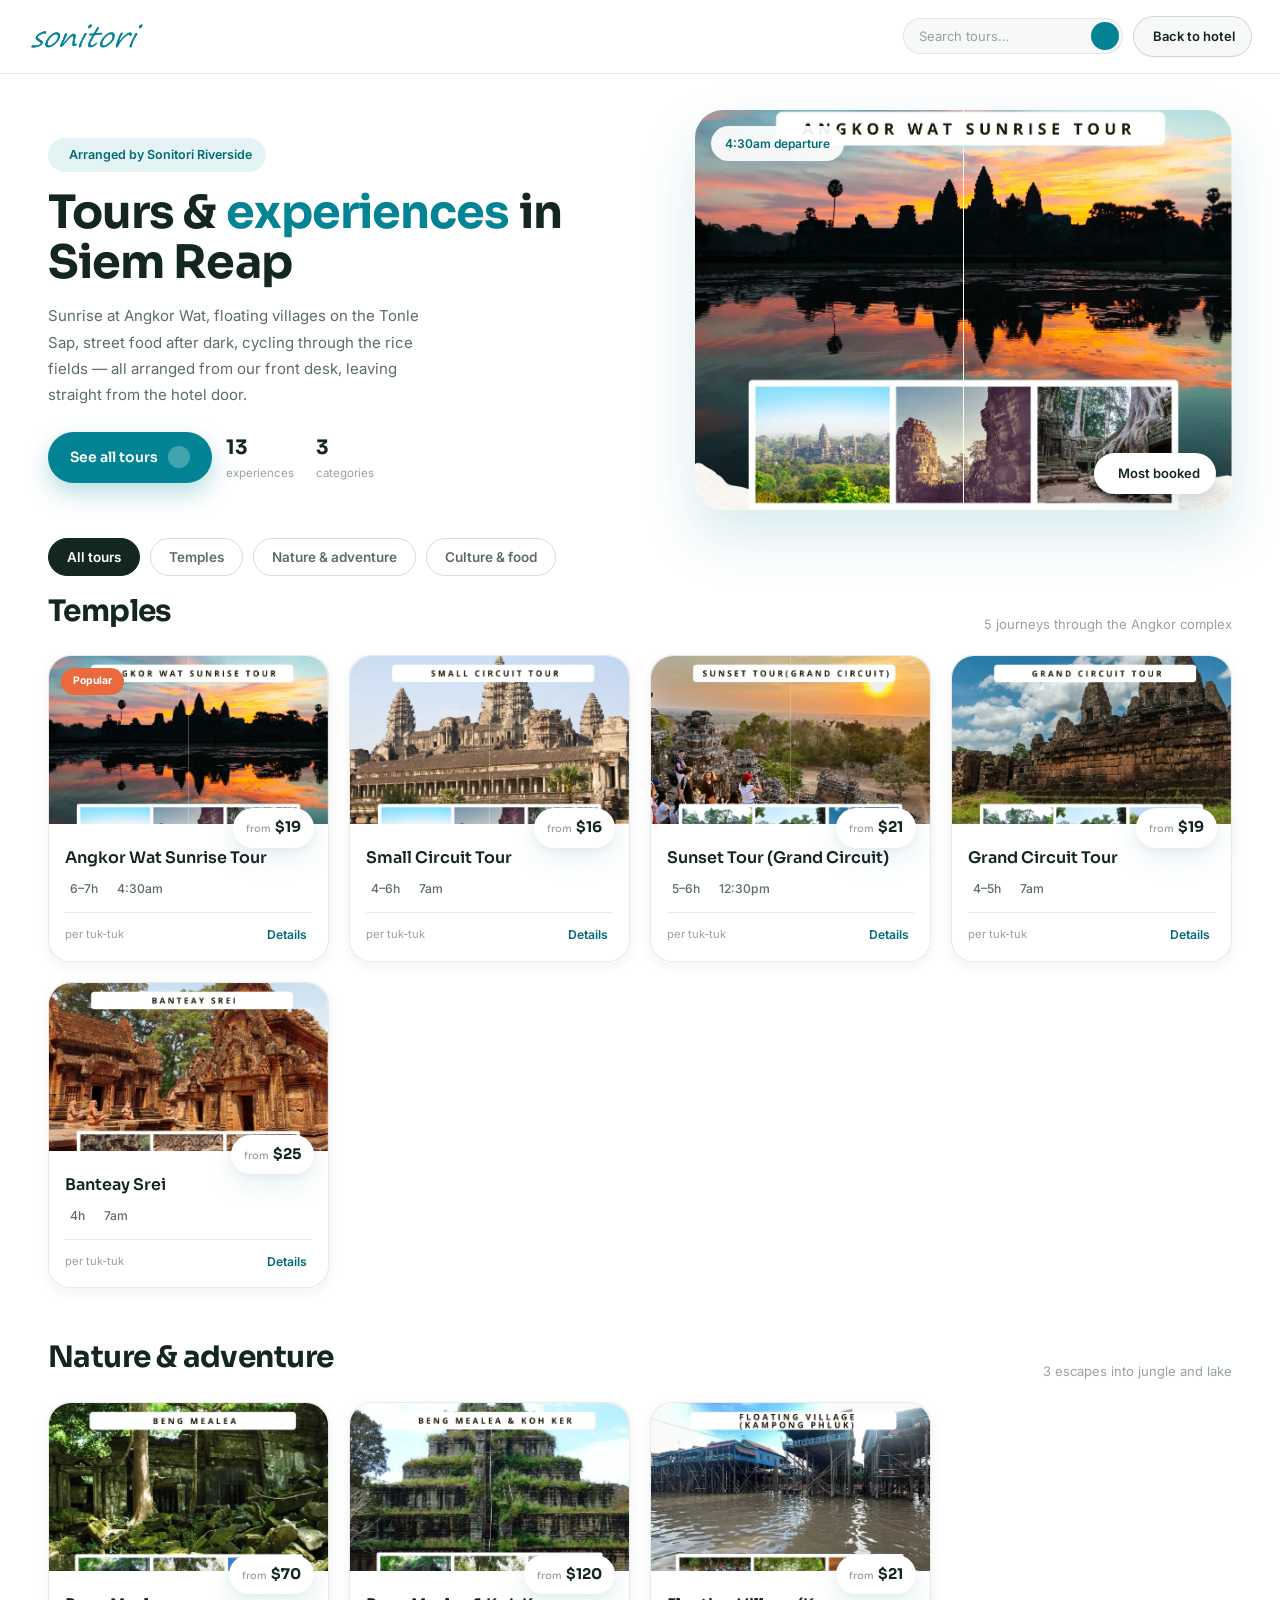
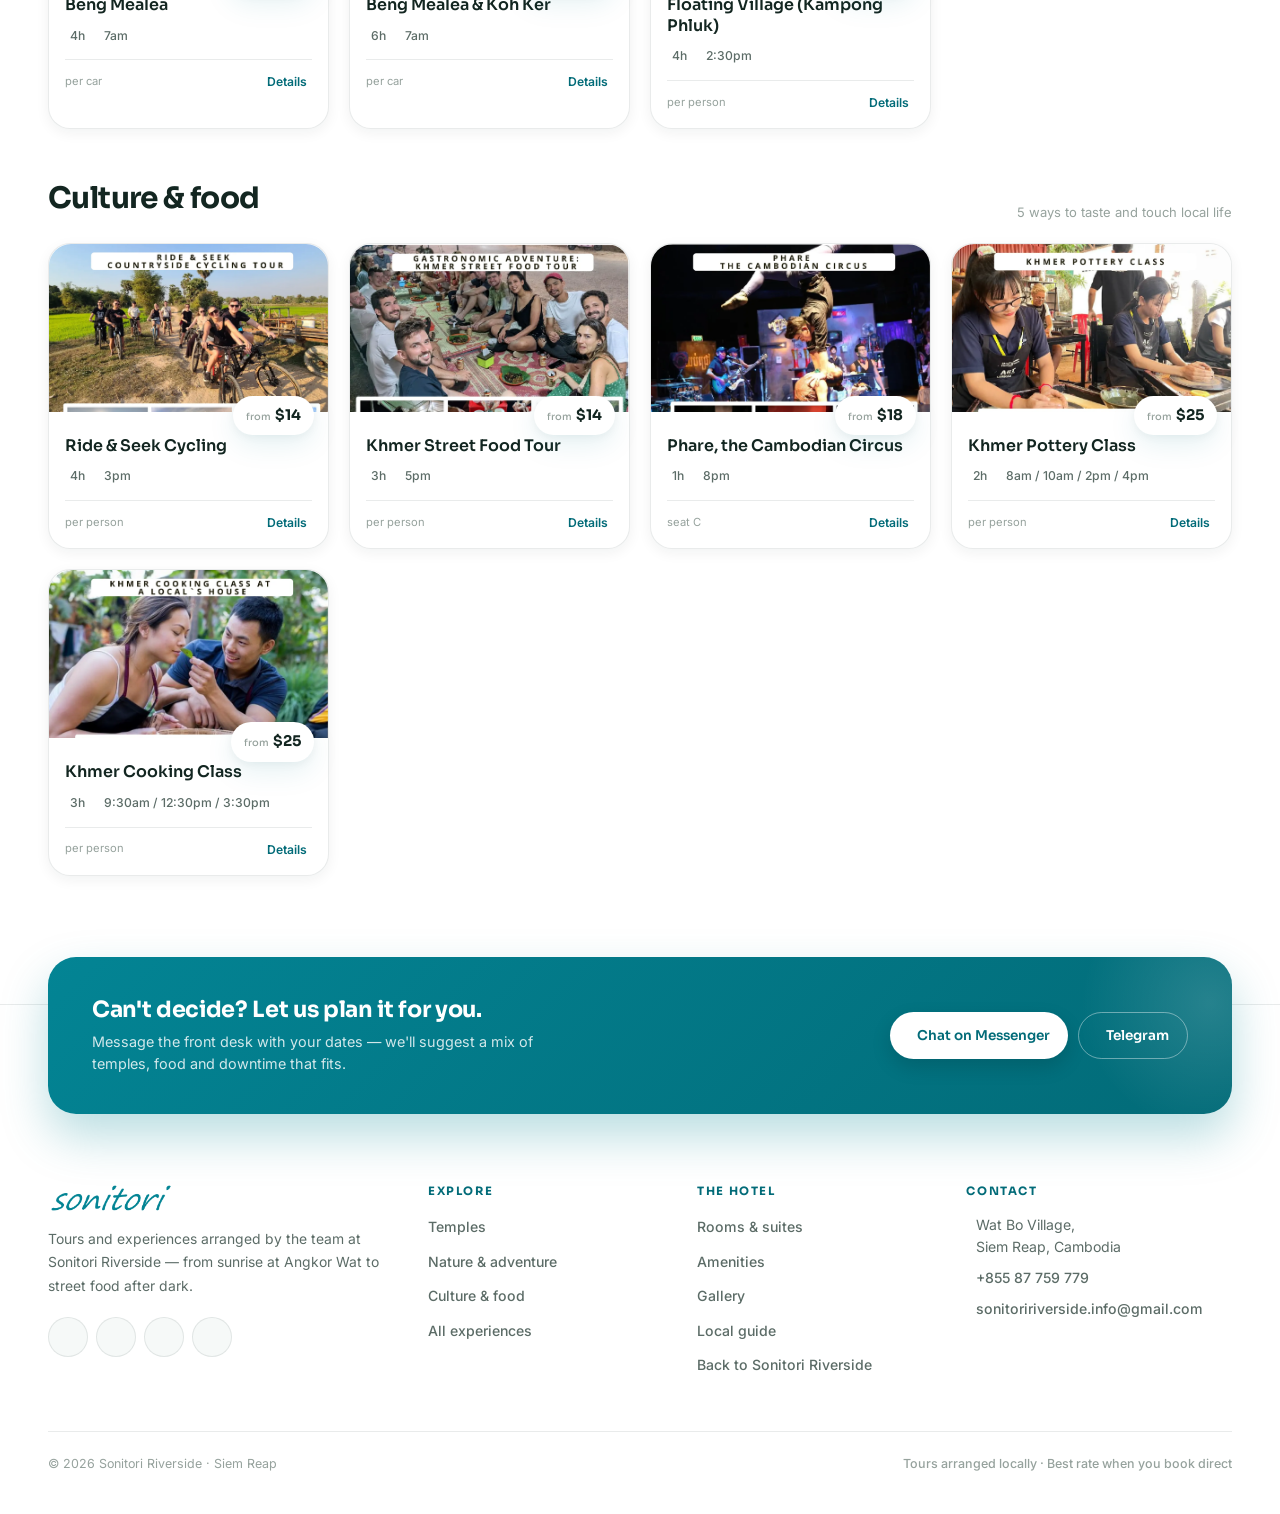
==== commit f688605d: "Add files via upload" ====
--- a/siemreap/experience/index.html
+++ b/siemreap/experience/index.html
@@ -4,6 +4,7 @@
 <meta charset="UTF-8">
 <meta name="viewport" content="width=device-width, initial-scale=1.0, maximum-scale=1.0, user-scalable=no, viewport-fit=cover">
 <title>Sonitori Riverside · Tours</title>
+<link rel="icon" type="image/png" href="../../uploads/top-logo.png" />
 <meta name="description" content="Curated tours and activities from Sonitori Riverside in Siem Reap — Angkor temples, floating villages, food, cycling and more.">
 <link rel="preconnect" href="https://fonts.googleapis.com">
 <link rel="preconnect" href="https://fonts.gstatic.com" crossorigin>
@@ -217,7 +218,7 @@
   .tour-card:active{transform:translateY(-1px) scale(.99);}
 
   .card-photo{position:relative;height:var(--img-h);border-radius:var(--r-lg) var(--r-lg) 0 0;overflow:hidden;}
-  .card-photo img{width:100%;height:100%;object-fit:cover;transition:transform .5s var(--ease);}
+  .card-photo img{width:100%;height:100%;object-fit:cover;object-position:center top;transition:transform .5s var(--ease);}
   .tour-card:hover .card-photo img{transform:scale(1.05);}
 
   .card-badge{position:absolute;top:12px;left:12px;z-index:2;background:var(--coral);color:#fff;padding:5px 12px;border-radius:var(--r-full);font-size:.65rem;font-weight:700;}
@@ -252,8 +253,9 @@
   .modal-close{position:absolute;top:16px;right:16px;background:#fff;color:var(--ink);border:1px solid var(--line-strong);width:36px;height:36px;border-radius:50%;font-size:1rem;transition:background .2s ease,transform .25s ease;display:flex;align-items:center;justify-content:center;z-index:5;box-shadow:var(--shadow-sm);}
   .modal-close:hover{background:var(--bg-soft);transform:rotate(90deg);}
 
-  .modal-gallery{display:flex;gap:3px;}
-  .modal-gallery img{flex:1;width:0;height:120px;object-fit:cover;background:var(--bg-soft);}
+  /* ---- single-image gallery, bottom-focused ---- */
+  .modal-gallery{position:relative;width:100%;height:130px;overflow:hidden;background:var(--bg-soft);}
+  .modal-gallery img{width:100%;height:100%;object-fit:cover;object-position:center bottom;}
 
   .modal-body{padding:22px 22px 26px;}
   .modal-cat{display:inline-block;font-size:12px;font-weight:600;color:var(--teal-deep);background:var(--teal-tint);padding:5px 12px;border-radius:var(--r-full);margin-bottom:10px;}
@@ -540,7 +542,7 @@
     .hero-grid{grid-template-columns:1.1fr 1fr;gap:56px;}
     .hero-visual{aspect-ratio:auto;height:400px;}
     .modal-body{padding:28px 32px 32px;}
-    .modal-gallery img{height:140px;}
+    .modal-gallery{height:170px;}
 
     .site-footer{margin-top:80px;}
     .footer-cta-wrap{transform:translateY(-48px);margin-bottom:-32px;}
@@ -693,7 +695,7 @@
 
 <header>
   <nav class="topnav" aria-label="Main navigation">
-    <a href="/siemreap/" class="brand-mark" aria-label="Sonitori Riverside home">
+    <a href="../" class="brand-mark" aria-label="Sonitori Riverside home">
       <img src="../uploads/logo.png" alt="">
     </a>
 
@@ -711,7 +713,7 @@
         </div>
       </div>
 
-      <a href="/siemreap/" class="home-btn">
+      <a href="../" class="home-btn">
         <i class="fi fi-rr-arrow-small-left" aria-hidden="true"></i> Back to hotel
       </a>
 
@@ -740,7 +742,7 @@
       </div>
 
       <div class="hero-visual">
-        <img src="https://images.unsplash.com/photo-1508009603885-50cf7c579365?q=80&w=1200" alt="Sunrise over the towers of Angkor Wat">
+        <img src="uploads/Tour book-02.webp" alt="Sunrise over the towers of Angkor Wat">
         <span class="hv-tag">4:30am departure</span>
         <span class="hv-badge"><i class="fi fi-sr-star" aria-hidden="true"></i> Most booked</span>
       </div>
@@ -781,7 +783,7 @@
 
       <!-- Brand column -->
       <div class="footer-col footer-brand-col">
-        <a href="/siemreap/" class="footer-brand" aria-label="Sonitori Riverside home">
+        <a href="../" class="footer-brand" aria-label="Sonitori Riverside home">
           <img src="../uploads/logo.png" alt="Sonitori Riverside">
         </a>
         <p class="footer-desc">Tours and experiences arranged by the team at Sonitori Riverside — from sunrise at Angkor Wat to street food after dark.</p>
@@ -816,11 +818,11 @@
       <div class="footer-col">
         <h4>The Hotel</h4>
         <ul>
-          <li><a href="/siemreap/#rooms">Rooms &amp; suites</a></li>
-          <li><a href="/siemreap/#amenities">Amenities</a></li>
-          <li><a href="/siemreap/#gallery">Gallery</a></li>
-          <li><a href="/siemreap/#guide">Local guide</a></li>
-          <li><a href="/siemreap/">Back to Sonitori Riverside</a></li>
+          <li><a href="../#rooms">Rooms &amp; suites</a></li>
+          <li><a href="../#amenities">Amenities</a></li>
+          <li><a href="../#gallery">Gallery</a></li>
+          <li><a href="../#guide">Local guide</a></li>
+          <li><a href="../">Back to Sonitori Riverside</a></li>
         </ul>
       </div>
 
@@ -857,9 +859,9 @@
 
 <div class="mobile-menu" id="mobileMenu" role="dialog" aria-modal="true" aria-label="Mobile navigation" aria-hidden="true">
   <button type="button" class="close-btn" id="mobileClose" aria-label="Close menu">&times;</button>
-  <a href="/siemreap/" data-close-menu>Home</a>
+  <a href="../" data-close-menu>Home</a>
   <a href="#tourGrid" data-close-menu>All tours</a>
-  <a href="/siemreap/" data-close-menu>Back to hotel</a>
+  <a href="../" data-close-menu>Back to hotel</a>
 </div>
 
 <script>
@@ -895,78 +897,65 @@
 
 const TOURS = [
   { id:'sunrise', category:'temple', badge:'Popular', title:'Angkor Wat Sunrise Tour',
-    card_img:'https://images.unsplash.com/photo-1508009603885-50cf7c579365?q=80&w=800',
-    gallery:['https://images.unsplash.com/photo-1508009603885-50cf7c579365?q=80&w=600','https://images.unsplash.com/photo-1563492065599-3520f775eeed?q=80&w=600','https://images.unsplash.com/photo-1552465011-b4e21bf6e79a?q=80&w=600'],
+    card_img:'uploads/Tour book-02.webp',
     duration:'6–7h', departure:'4:30am', price:19, priceUnit:'per tuk-tuk (1–2 pax)', guide:'English speaking · +$40',
     description:"Our most popular tour. Start with a stunning sunrise at Angkor Wat, then continue on to the iconic Bayon temple, the enchanting Ta Prohm (the \u201cTomb Raider\u201d temple), and the serene Banteay Kdei.",
     note:'All tourists need an Angkor Pass: $37 / 1 day, $62 / 3 days, $72 / 7 days.' },
   { id:'small', category:'temple', title:'Small Circuit Tour',
-    card_img:'https://images.unsplash.com/photo-1563492065599-3520f775eeed?q=80&w=800',
-    gallery:['https://images.unsplash.com/photo-1563492065599-3520f775eeed?q=80&w=600','https://images.unsplash.com/photo-1508009603885-50cf7c579365?q=80&w=600','https://images.unsplash.com/photo-1548013146-72479768bada?q=80&w=600'],
+    card_img:'uploads/Tour book-03.webp',
     duration:'4–6h', departure:'7am', price:16, priceUnit:'per tuk-tuk · $24 VIP (3 pax)', guide:'English speaking · +$35',
     description:'A good first temple day: Angkor Wat, Bayon and Ta Prohm, plus the quieter Banteay Kdei — three of the most-loved temples in one loop.',
     note:'All tourists need an Angkor Pass: $37 / 1 day, $62 / 3 days, $72 / 7 days.' },
   { id:'sunset', category:'temple', title:'Sunset Tour (Grand Circuit)',
-    card_img:'https://images.unsplash.com/photo-1548013146-72479768bada?q=80&w=800',
-    gallery:['https://images.unsplash.com/photo-1548013146-72479768bada?q=80&w=600','https://images.unsplash.com/photo-1600431521340-491eca880813?q=80&w=600','https://images.unsplash.com/photo-1508009603885-50cf7c579365?q=80&w=600'],
+    card_img:'uploads/Tour book-04.webp',
     duration:'5–6h', departure:'12:30pm', price:21, priceUnit:'per tuk-tuk · $31 VIP (3 pax)', guide:'English speaking · +$40',
     description:'The Grand Circuit — Preah Khan, Ta Som, Neak Pean and Pre Rup — timed to end with sunset over Angkor from Phnom Bakheng.',
     note:'All tourists need an Angkor Pass: $37 / 1 day, $62 / 3 days, $72 / 7 days.' },
   { id:'grand', category:'temple', title:'Grand Circuit Tour',
-    card_img:'https://images.unsplash.com/photo-1600431521340-491eca880813?q=80&w=800',
-    gallery:['https://images.unsplash.com/photo-1600431521340-491eca880813?q=80&w=600','https://images.unsplash.com/photo-1563492065599-3520f775eeed?q=80&w=600','https://images.unsplash.com/photo-1548013146-72479768bada?q=80&w=600'],
+    card_img:'uploads/Tour book-05.webp',
     duration:'4–5h', departure:'7am', price:19, priceUnit:'per tuk-tuk · $29 VIP (3 pax)', guide:'English speaking · +$35',
     description:'A 40km loop past Preah Khan, Ta Som, Neak Pean and Pre Rup — further out and quieter than the Small Circuit.',
     note:'All tourists need an Angkor Pass: $37 / 1 day, $62 / 3 days, $72 / 7 days.' },
   { id:'banteay', category:'temple', title:'Banteay Srei',
-    card_img:'https://images.unsplash.com/photo-1552465011-b4e21bf6e79a?q=80&w=800',
-    gallery:['https://images.unsplash.com/photo-1552465011-b4e21bf6e79a?q=80&w=600','https://images.unsplash.com/photo-1563492065599-3520f775eeed?q=80&w=600','https://images.unsplash.com/photo-1600431521340-491eca880813?q=80&w=600'],
+    card_img:'uploads/Tour book-06.webp',
     duration:'4h', departure:'7am', price:25, priceUnit:'per tuk-tuk · $35 VIP (3 pax)',
     description:'38km northeast of town, Banteay Srei is known as the \u201cjewel of Khmer art\u201d for carving so fine it barely looks like sandstone.',
     note:'All tourists need an Angkor Pass: $37 / 1 day, $62 / 3 days, $72 / 7 days.' },
   { id:'beng', category:'nature', title:'Beng Mealea',
-    card_img:'https://images.unsplash.com/photo-1533050487297-09b450131914?q=80&w=800',
-    gallery:['https://images.unsplash.com/photo-1533050487297-09b450131914?q=80&w=600','https://images.unsplash.com/photo-1583417319070-4a69db38a482?q=80&w=600','https://images.unsplash.com/photo-1600431521340-491eca880813?q=80&w=600'],
+    card_img:'uploads/Tour book-07.webp',
     duration:'4h', departure:'7am', price:70, priceUnit:'per car (1–3) · $75 minivan (4–8)',
     description:'70km out and similar in scale to Angkor Wat, Beng Mealea has been left largely unrestored — jungle roots through fallen stone, best explored slowly.',
     note:'All tourists need an Angkor Pass: $37 / 1 day, $62 / 3 days, $72 / 7 days.' },
   { id:'kohker', category:'nature', title:'Beng Mealea & Koh Ker',
-    card_img:'https://images.unsplash.com/photo-1583417319070-4a69db38a482?q=80&w=800',
-    gallery:['https://images.unsplash.com/photo-1583417319070-4a69db38a482?q=80&w=600','https://images.unsplash.com/photo-1533050487297-09b450131914?q=80&w=600','https://images.unsplash.com/photo-1600431521340-491eca880813?q=80&w=600'],
+    card_img:'uploads/Tour book-08.webp',
     duration:'6h', departure:'7am', price:120, priceUnit:'per car (1–3 pax)',
     description:'Pair Beng Mealea with Koh Ker, 130km out, where the 7-tier pyramid of Prasat Thom rewards the climb with the best view for miles.',
     note:'Angkor Pass covers Beng Mealea ($37 / 1 day). Koh Ker needs a separate $15 entrance fee.' },
   { id:'floating', category:'nature', title:'Floating Village (Kampong Phluk)',
-    card_img:'https://images.unsplash.com/photo-1528181304800-259b08848526?q=80&w=800',
-    gallery:['https://images.unsplash.com/photo-1528181304800-259b08848526?q=80&w=600','https://images.unsplash.com/photo-1571068316344-75bc76f77890?q=80&w=600','https://images.unsplash.com/photo-1518495973542-4542c06a5843?q=80&w=600'],
+    card_img:'uploads/Tour book-09.webp',
     duration:'4h', departure:'2:30pm', price:21, priceUnit:'per person',
     description:'Kampong Phluk — \u201charbour of the tusks\u201d — sits 30km from town on the Tonle Sap. See stilt houses, floating schools and a whole life built around the lake.',
     note:'Add $5.50 per person for the Floating Forest.' },
   { id:'cycling', category:'culture', title:'Ride & Seek Cycling',
-    card_img:'https://images.unsplash.com/photo-1571068316344-75bc76f77890?q=80&w=800',
-    gallery:['https://images.unsplash.com/photo-1571068316344-75bc76f77890?q=80&w=600','https://images.unsplash.com/photo-1518495973542-4542c06a5843?q=80&w=600','https://images.unsplash.com/photo-1528181304800-259b08848526?q=80&w=600'],
+    card_img:'uploads/Tour book-10.webp',
     duration:'4h', departure:'3pm', days:'Mon / Thu / Sat', price:14, priceUnit:'per person',
     description:'A ride through the rice fields and villages outside town — a good counterpoint to a temple-heavy day. Bicycle, one drink and snacks included.' },
   { id:'food', category:'culture', title:'Khmer Street Food Tour',
-    card_img:'https://images.unsplash.com/photo-1555939594-58d7cb561ad1?q=80&w=800',
-    gallery:['https://images.unsplash.com/photo-1555939594-58d7cb561ad1?q=80&w=600','https://images.unsplash.com/photo-1556910103-1c02745aae4d?q=80&w=600','https://images.unsplash.com/photo-1565193566173-7a0ee3dbe261?q=80&w=600'],
+    card_img:'uploads/Tour book-11.webp',
     duration:'3h', departure:'5pm', days:'Wed / Sun', price:14, priceUnit:'per person',
     description:"An evening tour through Siem Reap's street food scene — a good introduction if you don't know where to start. Transport, drinks and snacks included." },
   { id:'circus', category:'culture', title:'Phare, the Cambodian Circus',
-    card_img:'https://images.unsplash.com/photo-1516450360452-9312f5e86fc7?q=80&w=800',
-    gallery:['https://images.unsplash.com/photo-1516450360452-9312f5e86fc7?q=80&w=600','https://images.unsplash.com/photo-1571068316344-75bc76f77890?q=80&w=600','https://images.unsplash.com/photo-1555939594-58d7cb561ad1?q=80&w=600'],
+    card_img:'uploads/Tour book-12.webp',
     duration:'1h', departure:'8pm', price:18, priceUnit:'seat C · $28 seat B · $38 seat A',
     description:'Theatre, live music, dance and modern circus, built around Cambodian stories told by young performers. Siem Reap\u2019s most distinctive evening out.',
     note:'Arrive 30 minutes before showtime. A tuk-tuk there costs around $3 one way.' },
   { id:'pottery', category:'culture', title:'Khmer Pottery Class',
-    card_img:'https://images.unsplash.com/photo-1565193566173-7a0ee3dbe261?q=80&w=800',
-    gallery:['https://images.unsplash.com/photo-1565193566173-7a0ee3dbe261?q=80&w=600','https://images.unsplash.com/photo-1556910103-1c02745aae4d?q=80&w=600','https://images.unsplash.com/photo-1555939594-58d7cb561ad1?q=80&w=600'],
+    card_img:'uploads/Tour book-13.webp',
     duration:'2h', departure:'8am / 10am / 2pm / 4pm', price:25, priceUnit:'per person',
     description:'Work a pottery wheel and traditional Khmer carving tools to shape your own bowl, guided by a local potter.',
     note:'Includes a Cambodian Potter diploma and the bowl you make.' },
   { id:'cooking', category:'culture', title:'Khmer Cooking Class',
-    card_img:'https://images.unsplash.com/photo-1556910103-1c02745aae4d?q=80&w=800',
-    gallery:['https://images.unsplash.com/photo-1556910103-1c02745aae4d?q=80&w=600','https://images.unsplash.com/photo-1555939594-58d7cb561ad1?q=80&w=600','https://images.unsplash.com/photo-1565193566173-7a0ee3dbe261?q=80&w=600'],
+    card_img:'uploads/Tour book-14.webp',
     duration:'3h', departure:'9:30am / 12:30pm / 3:30pm', price:25, priceUnit:'per person · 4 dishes',
     description:"Shop for ingredients at the local market, then cook four Khmer dishes at a local host's house, with live commentary in English throughout.",
     note:'Includes pickup/drop-off at Sonitori Riverside, ingredients and your host\u2019s guidance.' }
@@ -1018,7 +1007,7 @@
     <div class="modal-content">
       <button type="button" class="modal-close" data-close aria-label="Close dialog"><i class="fi fi-rr-cross" aria-hidden="true"></i></button>
       <div class="modal-gallery">
-        ${t.gallery.map(g=>`<img src="${g}" alt="" loading="lazy">`).join('')}
+        <img src="${t.card_img}" alt="${t.title}" loading="lazy">
       </div>
       <div class="modal-body">
         <span class="modal-cat">${CATEGORIES[t.category].label}</span>
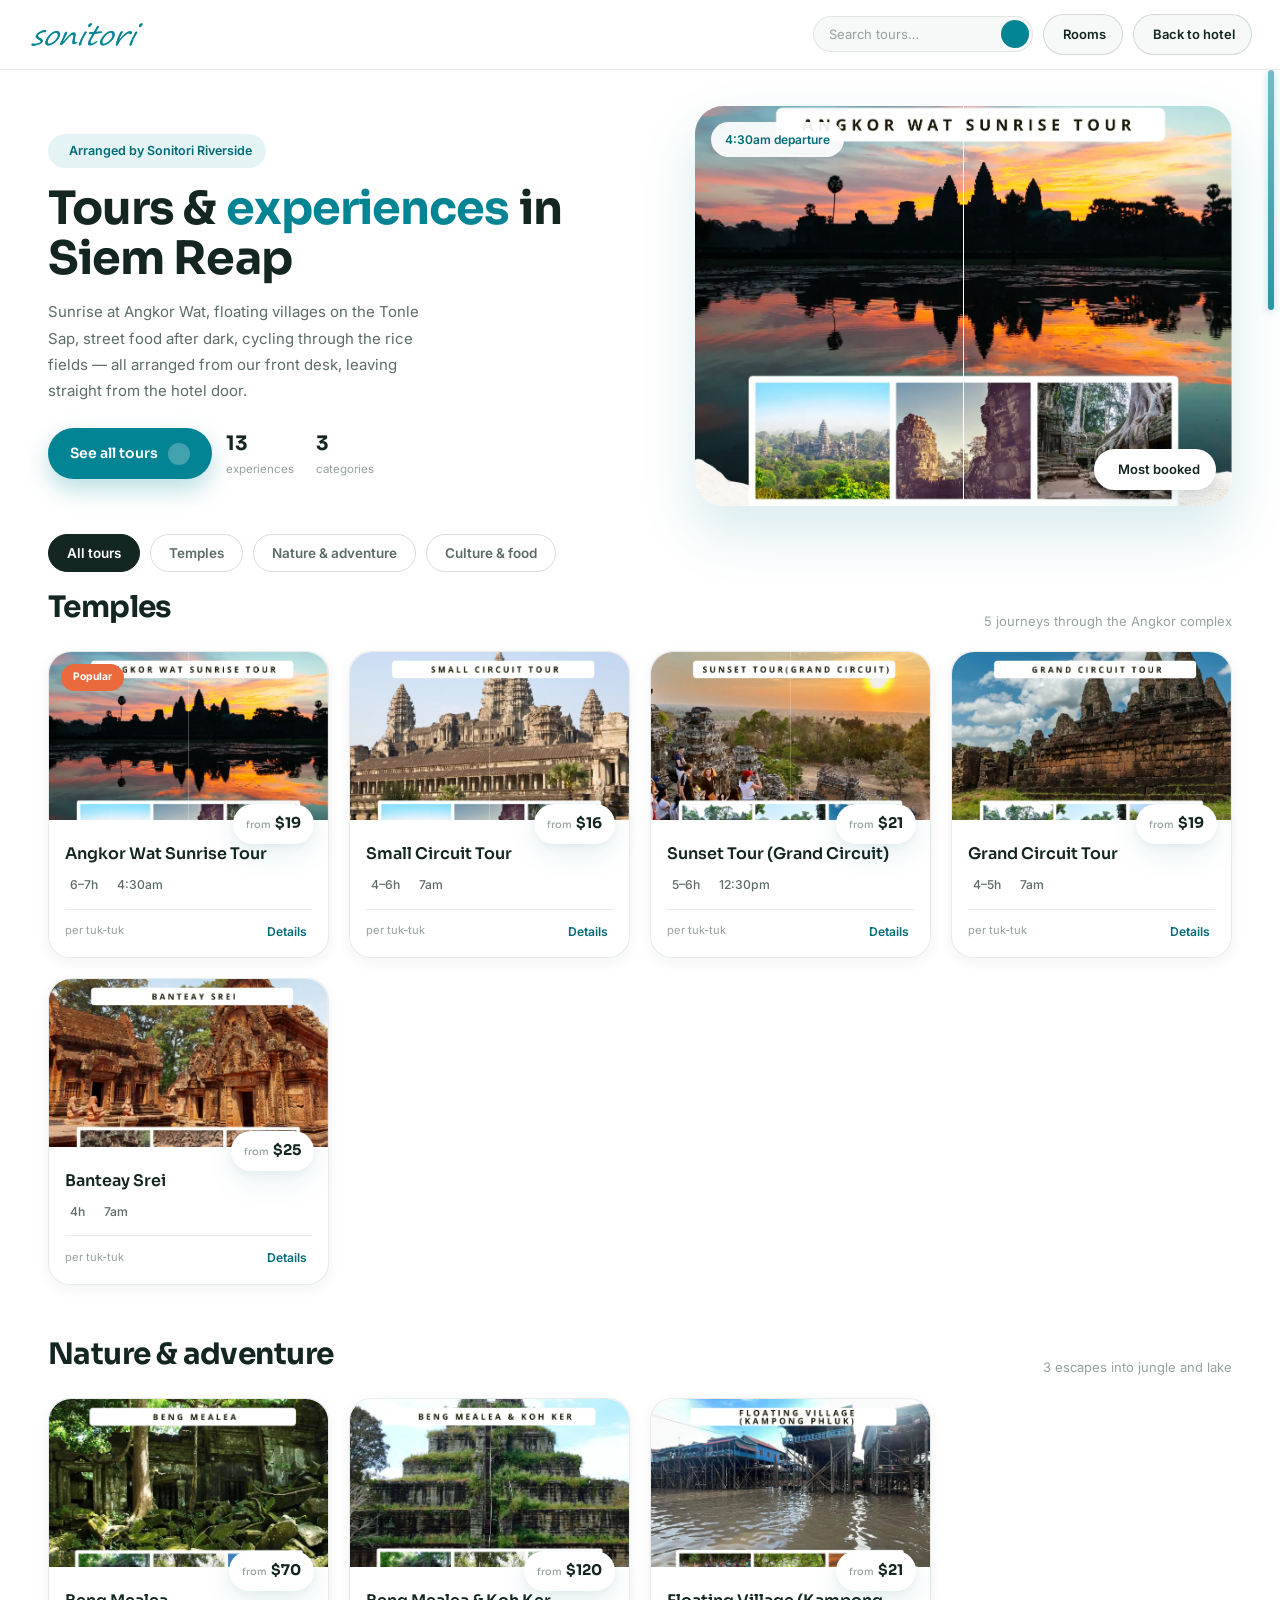
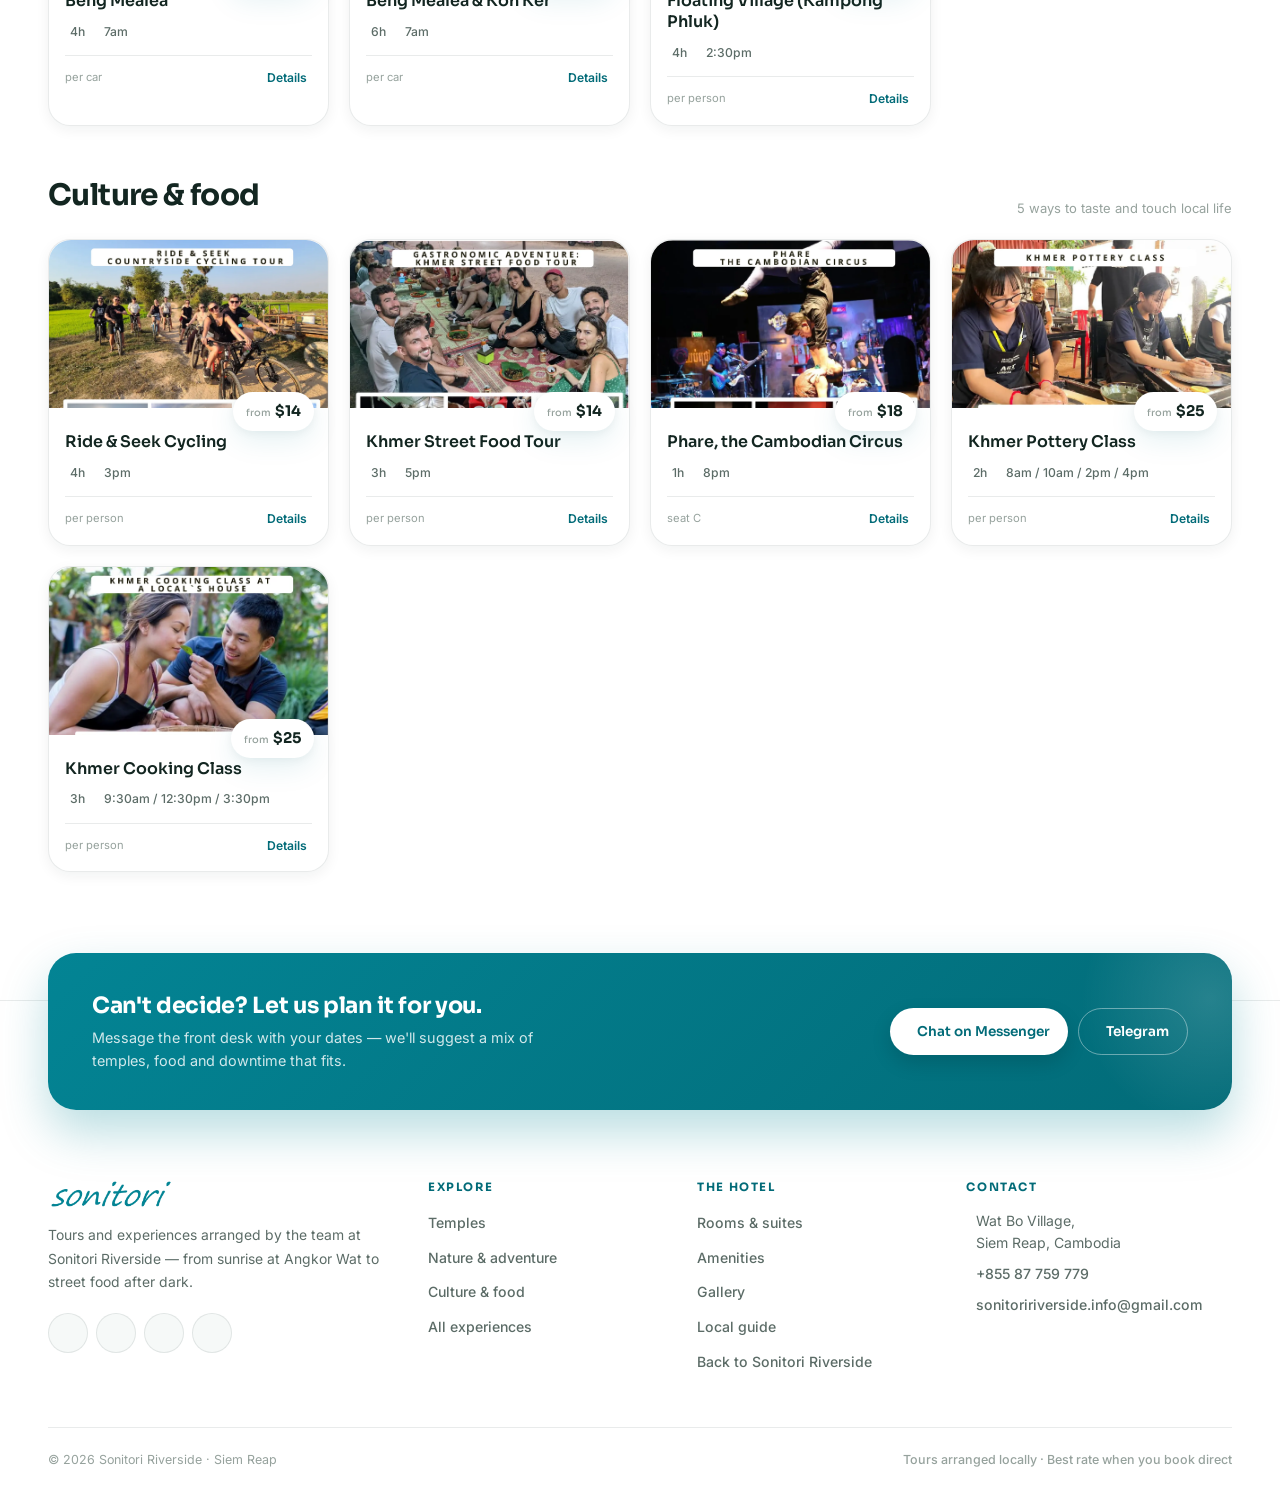
==== commit 1d115b8d: "Add files via upload" ====
--- a/siemreap/experience/index.html
+++ b/siemreap/experience/index.html
@@ -9,9 +9,9 @@
 <link rel="preconnect" href="https://fonts.googleapis.com">
 <link rel="preconnect" href="https://fonts.gstatic.com" crossorigin>
 <link href="https://fonts.googleapis.com/css2?family=Sora:wght@400;500;600;700;800&family=Inter:wght@400;500;600;700&display=swap" rel="stylesheet">
-<link rel='stylesheet' href='https://cdn-uicons.flaticon.com/2.6.0/uicons-regular-rounded/css/uicons-regular-rounded.css'>
-<link rel='stylesheet' href='https://cdn-uicons.flaticon.com/2.6.0/uicons-solid-rounded/css/uicons-solid-rounded.css'>
-<link rel='stylesheet' href='https://cdn-uicons.flaticon.com/2.6.0/uicons-brands/css/uicons-brands.css'>
+<link rel='stylesheet' href='https://cdn-uicons.flaticon.com/4.0.0/uicons-regular-rounded/css/uicons-regular-rounded.css'>
+<link rel='stylesheet' href='https://cdn-uicons.flaticon.com/4.0.0/uicons-solid-rounded/css/uicons-solid-rounded.css'>
+<link rel='stylesheet' href='https://cdn-uicons.flaticon.com/4.0.0/uicons-brands/css/uicons-brands.css'>
 <style>
   :root{
     --bg:#FFFFFF;
@@ -41,11 +41,31 @@
     --font-body:'Inter',sans-serif;
     --gutter:clamp(18px,4.5vw,28px);
     --safe-bottom:env(safe-area-inset-bottom,0px);
+    --nav-h:70px;
   }
 
   *{margin:0;padding:0;box-sizing:border-box;-webkit-tap-highlight-color:transparent;}
-  html{scroll-behavior:smooth;-webkit-font-smoothing:antialiased;}
-  body{font-family:var(--font-body);background:var(--bg);color:var(--ink);line-height:1.6;overflow-x:hidden;min-height:100vh;width:100%;max-width:100vw;}
+  html{
+    -webkit-font-smoothing:antialiased;
+    overflow-x:clip;
+    scrollbar-width:none;
+    -ms-overflow-style:none;
+  }
+  html.smooth-scroll{scroll-behavior:smooth;}
+
+  html::-webkit-scrollbar,
+  body::-webkit-scrollbar{width:0;height:0;display:none;}
+
+  body{
+    font-family:var(--font-body);
+    background:var(--bg);
+    color:var(--ink);
+    line-height:1.6;
+    min-height:100vh;
+    width:100%;
+    padding-top:var(--nav-h);
+  }
+
   h1,h2,h3,h4{font-family:var(--font-display);}
   img{max-width:100%;display:block;}
   a{text-decoration:none;color:inherit;}
@@ -53,18 +73,67 @@
   [class^="fi-"],[class*=" fi-"]{display:inline-flex;align-items:center;justify-content:center;line-height:1;}
   :focus-visible{outline:3px solid var(--teal-deep);outline-offset:3px;}
 
+  [id]{scroll-margin-top:calc(var(--nav-h) + 16px);}
+
   .skip-link{position:absolute;top:-100px;left:var(--gutter);background:var(--teal);color:#fff;padding:12px 20px;z-index:9999;border-radius:var(--r-sm);font-weight:600;font-size:14px;transition:top .2s var(--ease);}
   .skip-link:focus{top:16px;}
 
   @media (prefers-reduced-motion: reduce){*,*::before,*::after{animation-duration:.001ms !important;animation-iteration-count:1 !important;transition-duration:.001ms !important;scroll-behavior:auto !important;}}
 
-  html{scrollbar-width:thin;scrollbar-color:#cfe4e6 transparent;}
-  ::-webkit-scrollbar{width:10px;height:10px;}
-  ::-webkit-scrollbar-track{background:transparent;}
-  ::-webkit-scrollbar-thumb{background:#cfe4e6;border-radius:99px;border:2px solid transparent;background-clip:content-box;}
-  ::-webkit-scrollbar-thumb:hover{background:var(--teal);background-clip:content-box;}
-
   .visually-hidden{position:absolute;width:1px;height:1px;padding:0;margin:-1px;overflow:hidden;clip:rect(0,0,0,0);white-space:nowrap;border:0;}
+
+  /* ============================================
+     CUSTOM SCROLLBAR (draggable, real-time)
+     ============================================ */
+  .custom-scrollbar{
+    position:fixed;
+    top:var(--nav-h);
+    right:6px;
+    width:14px;
+    height:calc(100vh - var(--nav-h));
+    z-index:900;
+    pointer-events:none;
+    opacity:0;
+    transition:opacity .35s var(--ease);
+  }
+  .custom-scrollbar.visible{opacity:1;}
+  .custom-scrollbar.dragging{opacity:1;transition:none;}
+
+  .custom-scrollbar .cs-thumb{
+    position:absolute;
+    top:0;right:0;
+    width:6px;
+    border-radius:99px;
+    background:linear-gradient(180deg, rgba(3,132,148,.55), rgba(3,132,148,.85));
+    box-shadow:0 2px 8px rgba(3,132,148,.28);
+    pointer-events:auto;
+    cursor:grab;
+    transition:width .18s var(--ease), background .18s ease, box-shadow .18s ease;
+    will-change:transform;
+    touch-action:none;
+    user-select:none;
+  }
+  .custom-scrollbar .cs-thumb:hover{
+    width:9px;
+    background:linear-gradient(180deg, var(--teal), var(--teal-deep));
+    box-shadow:0 3px 12px rgba(3,132,148,.4);
+  }
+  .custom-scrollbar.dragging .cs-thumb{
+    width:9px;
+    cursor:grabbing;
+    background:linear-gradient(180deg, var(--teal-deep), var(--teal));
+    box-shadow:0 4px 14px rgba(3,132,148,.5);
+    transition:none;
+  }
+
+  body.no-scroll .custom-scrollbar{opacity:0 !important;pointer-events:none;}
+
+  @media (max-width: 900px){
+    .custom-scrollbar{right:2px;width:12px;}
+    .custom-scrollbar .cs-thumb{width:5px;}
+    .custom-scrollbar .cs-thumb:hover,
+    .custom-scrollbar.dragging .cs-thumb{width:7px;}
+  }
 
   /* ============ PAGE LOADER ============ */
   .page-loader{
@@ -115,8 +184,29 @@
     .page-loader .pl-spinner{animation-duration:1.4s;}
   }
 
-  /* ============ NAV ============ */
-  .topnav{position:sticky;top:0;z-index:100;background:rgba(255,255,255,.9);backdrop-filter:blur(10px);-webkit-backdrop-filter:blur(10px);display:flex;align-items:center;gap:12px;padding:16px var(--gutter);justify-content:space-between;border-bottom:1px solid var(--line);}
+  /* ============ NAV — FIXED ============ */
+  .topnav{
+    position:fixed;
+    top:0;
+    left:0;
+    right:0;
+    z-index:1000;
+    background:rgba(255,255,255,.92);
+    backdrop-filter:blur(12px);
+    -webkit-backdrop-filter:blur(12px);
+    display:flex;
+    align-items:center;
+    gap:12px;
+    padding:14px var(--gutter);
+    justify-content:space-between;
+    border-bottom:1px solid var(--line);
+    min-height:var(--nav-h);
+    transition:box-shadow .3s var(--ease), background .3s ease;
+  }
+  .topnav.scrolled{
+    box-shadow:0 4px 20px rgba(19,38,33,.06);
+    background:rgba(255,255,255,.96);
+  }
   .brand-mark{display:flex;align-items:center;gap:9px;color:var(--ink);}
   .brand-mark img{height:30px;width:auto;object-fit:contain;}
   .brand-mark span{font-family:var(--font-display);font-weight:600;font-size:14px;letter-spacing:.1px;}
@@ -197,7 +287,7 @@
 
   /* ============ SECTIONS ============ */
   .container{max-width:1240px;margin:0 auto;padding:8px var(--gutter) calc(48px + var(--safe-bottom));}
-  .tour-section{margin-bottom:46px;scroll-margin-top:74px;}
+  .tour-section{margin-bottom:46px;scroll-margin-top:calc(var(--nav-h) + 16px);}
   .tour-section:last-child{margin-bottom:0;}
 
   .section-head{display:flex;align-items:flex-end;justify-content:space-between;gap:16px;margin-bottom:20px;}
@@ -253,7 +343,6 @@
   .modal-close{position:absolute;top:16px;right:16px;background:#fff;color:var(--ink);border:1px solid var(--line-strong);width:36px;height:36px;border-radius:50%;font-size:1rem;transition:background .2s ease,transform .25s ease;display:flex;align-items:center;justify-content:center;z-index:5;box-shadow:var(--shadow-sm);}
   .modal-close:hover{background:var(--bg-soft);transform:rotate(90deg);}
 
-  /* ---- single-image gallery, bottom-focused ---- */
   .modal-gallery{position:relative;width:100%;height:130px;overflow:hidden;background:var(--bg-soft);}
   .modal-gallery img{width:100%;height:100%;object-fit:cover;object-position:center bottom;}
 
@@ -295,7 +384,6 @@
     border-top:1px solid var(--line);
   }
 
-  /* ---- CTA STRIP ---- */
   .footer-cta-wrap{
     max-width:1240px;
     margin:0 auto;
@@ -386,7 +474,6 @@
     transform:translateY(-2px);
   }
 
-  /* ---- MAIN FOOTER ---- */
   .footer-main{
     max-width:1240px;
     margin:0 auto;
@@ -427,7 +514,6 @@
     padding-left:3px;
   }
 
-  /* Brand column */
   .footer-brand-col{max-width:340px;}
   .footer-brand{
     display:inline-flex;
@@ -470,7 +556,6 @@
     transform:translateY(-2px);
   }
 
-  /* Contact list */
   .footer-contact li{
     display:flex;
     align-items:flex-start;
@@ -495,7 +580,6 @@
     color:var(--teal);
   }
 
-  /* ---- BOTTOM BAR ---- */
   .footer-bottom{
     padding-top:22px;
     border-top:1px solid var(--line);
@@ -624,7 +708,6 @@
       color:var(--teal);
     }
 
-    /* ---- FOOTER TOUCH OVERRIDES ---- */
     .fc-primary:hover{
       background:#fff;
       transform:none;
@@ -681,6 +764,11 @@
 </style>
 </head>
 <body>
+
+<!-- ============ CUSTOM SCROLLBAR ============ -->
+<div class="custom-scrollbar" id="customScrollbar" aria-hidden="true">
+  <div class="cs-thumb" id="csThumb"></div>
+</div>
 
 <!-- ============ PAGE LOADER ============ -->
 <div class="page-loader" id="pageLoader" aria-hidden="true">
@@ -694,7 +782,7 @@
 <a href="#tourGrid" class="skip-link">Skip to tours</a>
 
 <header>
-  <nav class="topnav" aria-label="Main navigation">
+  <nav class="topnav" id="topnav" aria-label="Main navigation">
     <a href="../" class="brand-mark" aria-label="Sonitori Riverside home">
       <img src="../uploads/logo.png" alt="">
     </a>
@@ -712,6 +800,10 @@
           </div>
         </div>
       </div>
+
+      <a href="../rooms/" class="home-btn">
+        <i class="fi fi-rr-bed" aria-hidden="true"></i> Rooms
+      </a>
 
       <a href="../" class="home-btn">
         <i class="fi fi-rr-arrow-small-left" aria-hidden="true"></i> Back to hotel
@@ -765,11 +857,11 @@
         <p>Message the front desk with your dates — we'll suggest a mix of temples, food and downtime that fits.</p>
       </div>
       <div class="fc-actions">
-        <a href="https://m.me/sonitorihotels" target="_blank" rel="noopener noreferrer" class="fc-btn fc-primary">
+        <a href="https://www.messenger.com/t/1250071181522265" target="_blank" rel="noopener noreferrer" class="fc-btn fc-primary">
           <i class="fi fi-brands-facebook-messenger" aria-hidden="true"></i>
           Chat on Messenger
         </a>
-        <a href="https://t.me/sonitorihotels" target="_blank" rel="noopener noreferrer" class="fc-btn fc-ghost">
+        <a href="https://t.me/sonitoririverside" target="_blank" rel="noopener noreferrer" class="fc-btn fc-ghost">
           <i class="fi fi-brands-telegram" aria-hidden="true"></i>
           Telegram
         </a>
@@ -788,16 +880,16 @@
         </a>
         <p class="footer-desc">Tours and experiences arranged by the team at Sonitori Riverside — from sunrise at Angkor Wat to street food after dark.</p>
         <div class="footer-social">
-          <a href="https://www.facebook.com/sonitorihotels" target="_blank" rel="noopener noreferrer" aria-label="Facebook">
+          <a href="https://www.facebook.com/profile.php?id=61592509322305" target="_blank" rel="noopener noreferrer" aria-label="Facebook">
             <i class="fi fi-brands-facebook" aria-hidden="true"></i>
           </a>
-          <a href="https://www.instagram.com/sonitorihotels" target="_blank" rel="noopener noreferrer" aria-label="Instagram">
+          <a href="https://www.instagram.com/sonitori_riverside/" target="_blank" rel="noopener noreferrer" aria-label="Instagram">
             <i class="fi fi-brands-instagram" aria-hidden="true"></i>
           </a>
-          <a href="https://m.me/sonitorihotels" target="_blank" rel="noopener noreferrer" aria-label="Messenger">
+          <a href="https://www.messenger.com/t/1250071181522265" target="_blank" rel="noopener noreferrer" aria-label="Messenger">
             <i class="fi fi-brands-facebook-messenger" aria-hidden="true"></i>
           </a>
-          <a href="https://t.me/sonitorihotels" target="_blank" rel="noopener noreferrer" aria-label="Telegram">
+          <a href="https://t.me/sonitoririverside" target="_blank" rel="noopener noreferrer" aria-label="Telegram">
             <i class="fi fi-brands-telegram" aria-hidden="true"></i>
           </a>
         </div>
@@ -818,7 +910,7 @@
       <div class="footer-col">
         <h4>The Hotel</h4>
         <ul>
-          <li><a href="../#rooms">Rooms &amp; suites</a></li>
+          <li><a href="../rooms/">Rooms &amp; suites</a></li>
           <li><a href="../#amenities">Amenities</a></li>
           <li><a href="../#gallery">Gallery</a></li>
           <li><a href="../#guide">Local guide</a></li>
@@ -860,11 +952,155 @@
 <div class="mobile-menu" id="mobileMenu" role="dialog" aria-modal="true" aria-label="Mobile navigation" aria-hidden="true">
   <button type="button" class="close-btn" id="mobileClose" aria-label="Close menu">&times;</button>
   <a href="../" data-close-menu>Home</a>
-  <a href="#tourGrid" data-close-menu>All tours</a>
+  <a href="../rooms/" data-close-menu>Rooms</a>
+  <a href="../experience/" data-close-menu>Experiences</a>
+  <a href="../#amenities" data-close-menu>Amenities</a>
   <a href="../" data-close-menu>Back to hotel</a>
 </div>
 
 <script>
+/* ============================================
+   FIXED NAV — shadow on scroll
+   ============================================ */
+(function(){
+  const nav = document.getElementById('topnav');
+  if(!nav) return;
+  function onScroll(){
+    if(window.scrollY > 10) nav.classList.add('scrolled');
+    else nav.classList.remove('scrolled');
+  }
+  window.addEventListener('scroll', onScroll, { passive:true });
+  onScroll();
+})();
+
+/* ============================================
+   CUSTOM SCROLLBAR — real-time drag
+   ============================================ */
+(function(){
+  const track = document.getElementById('customScrollbar');
+  const thumb = document.getElementById('csThumb');
+  if(!track || !thumb) return;
+
+  const html = document.documentElement;
+  let dragging = false;
+  let dragStartY = 0;
+  let dragStartScroll = 0;
+  let hideTimer = null;
+
+  function isBlocked(){
+    const mm = document.getElementById('mobileMenu');
+    const modals = document.querySelector('.modal[aria-hidden="false"]');
+    if(modals) return true;
+    if(mm && mm.classList.contains('open')) return true;
+    return false;
+  }
+
+  function metrics(){
+    const navH = parseInt(getComputedStyle(document.documentElement).getPropertyValue('--nav-h')) || 70;
+    const trackH = window.innerHeight - navH;
+    const docH = html.scrollHeight;
+    const winH = window.innerHeight;
+    const maxScroll = Math.max(docH - winH, 0);
+    const thumbH = Math.max((winH / docH) * trackH, 40);
+    const travel = trackH - thumbH;
+    return { docH, winH, maxScroll, thumbH, travel };
+  }
+
+  function paintThumb(){
+    const m = metrics();
+    if(m.maxScroll < 20){
+      track.classList.remove('visible');
+      thumb.style.height = '0px';
+      return;
+    }
+    const scrollTop = window.scrollY || html.scrollTop;
+    const ratio = m.maxScroll > 0 ? scrollTop / m.maxScroll : 0;
+    const y = m.travel * ratio;
+    thumb.style.height = m.thumbH + 'px';
+    thumb.style.transform = 'translateY(' + y + 'px)';
+    track.classList.add('visible');
+  }
+
+  function scheduleHide(){
+    if(hideTimer) clearTimeout(hideTimer);
+    if(dragging) return;
+    hideTimer = setTimeout(()=>{
+      if(!dragging) track.classList.remove('visible');
+    }, 1400);
+  }
+
+  function update(){
+    if(isBlocked()){ track.classList.remove('visible'); return; }
+    paintThumb();
+    scheduleHide();
+  }
+
+  window.addEventListener('scroll', update, { passive:true });
+  window.addEventListener('resize', update);
+
+  window.addEventListener('mousemove', (e)=>{
+    if(dragging) return;
+    if(e.clientX > window.innerWidth - 40){
+      track.classList.add('visible');
+      paintThumb();
+      if(hideTimer) clearTimeout(hideTimer);
+    }
+  });
+
+  function startDrag(clientY){
+    dragging = true;
+    dragStartY = clientY;
+    dragStartScroll = window.scrollY || html.scrollTop;
+    html.classList.remove('smooth-scroll');
+    track.classList.add('dragging');
+    track.classList.add('visible');
+    if(hideTimer) clearTimeout(hideTimer);
+  }
+
+  function moveDrag(clientY){
+    if(!dragging) return;
+    const m = metrics();
+    if(m.travel <= 0) return;
+
+    const deltaY = clientY - dragStartY;
+    const scrollPerPixel = m.maxScroll / m.travel;
+    let newScroll = dragStartScroll + deltaY * scrollPerPixel;
+
+    if(newScroll < 0) newScroll = 0;
+    if(newScroll > m.maxScroll) newScroll = m.maxScroll;
+
+    window.scrollTo({ top: newScroll, left: 0, behavior: 'auto' });
+  }
+
+  function endDrag(){
+    if(!dragging) return;
+    dragging = false;
+    track.classList.remove('dragging');
+    scheduleHide();
+  }
+
+  thumb.addEventListener('mousedown', (e)=>{ e.preventDefault(); startDrag(e.clientY); });
+  window.addEventListener('mousemove', (e)=>{ if(dragging) moveDrag(e.clientY); });
+  window.addEventListener('mouseup', endDrag);
+
+  thumb.addEventListener('touchstart', (e)=>{
+    if(e.touches.length !== 1) return;
+    startDrag(e.touches[0].clientY);
+  }, { passive:true });
+
+  thumb.addEventListener('touchmove', (e)=>{
+    if(!dragging) return;
+    if(e.touches.length !== 1) return;
+    moveDrag(e.touches[0].clientY);
+    e.preventDefault();
+  }, { passive:false });
+
+  thumb.addEventListener('touchend', endDrag);
+  thumb.addEventListener('touchcancel', endDrag);
+
+  update();
+})();
+
 /* ============================================
    PAGE LOADER — hide when ready
    ============================================ */
@@ -882,7 +1118,6 @@
   }
 
   window.addEventListener('load', ()=> setTimeout(hideLoader, 250));
-  /* safety net — never leave the loader stuck */
   setTimeout(hideLoader, 2500);
 })();
 
@@ -1018,8 +1253,8 @@
         <div class="modal-book">
           <div class="mb-text"><strong>Ready to book?</strong> Message our front desk and we'll arrange it for your dates.</div>
           <div class="mb-links">
-            <a href="https://m.me/sonitorihotels" target="_blank" rel="noopener noreferrer" aria-label="Message us on Messenger"><i class="fi fi-brands-facebook-messenger" aria-hidden="true"></i></a>
-            <a href="https://t.me/sonitorihotels" target="_blank" rel="noopener noreferrer" aria-label="Message us on Telegram"><i class="fi fi-brands-telegram" aria-hidden="true"></i></a>
+            <a href="https://www.messenger.com/t/1250071181522265" target="_blank" rel="noopener noreferrer" aria-label="Message us on Messenger"><i class="fi fi-brands-facebook-messenger" aria-hidden="true"></i></a>
+            <a href="https://t.me/sonitoririverside" target="_blank" rel="noopener noreferrer" aria-label="Message us on Telegram"><i class="fi fi-brands-telegram" aria-hidden="true"></i></a>
           </div>
         </div>
       </div>
@@ -1082,6 +1317,8 @@
   hamburger.setAttribute('aria-expanded', isOpen ? 'true' : 'false');
   hamburger.setAttribute('aria-label', isOpen ? 'Close menu' : 'Open menu');
   document.body.style.overflow = isOpen ? 'hidden' : '';
+  if(isOpen) document.body.classList.add('no-scroll');
+  else document.body.classList.remove('no-scroll');
   if(isOpen){
     lastFocusedElement = document.activeElement;
     const firstLink = menu.querySelector('a, button');
@@ -1099,6 +1336,7 @@
   modal.style.display = 'block';
   modal.setAttribute('aria-hidden','false');
   document.body.style.overflow = 'hidden';
+  document.body.classList.add('no-scroll');
   const closeBtn = modal.querySelector('.modal-close');
   if(closeBtn) requestAnimationFrame(()=>closeBtn.focus());
   modal.addEventListener('keydown', trapFocus);
@@ -1110,6 +1348,7 @@
   modal.style.display = 'none';
   modal.setAttribute('aria-hidden','true');
   document.body.style.overflow = '';
+  document.body.classList.remove('no-scroll');
   modal.removeEventListener('keydown', trapFocus);
   currentModal = null;
   if(lastFocusedElement){ lastFocusedElement.focus(); lastFocusedElement = null; }
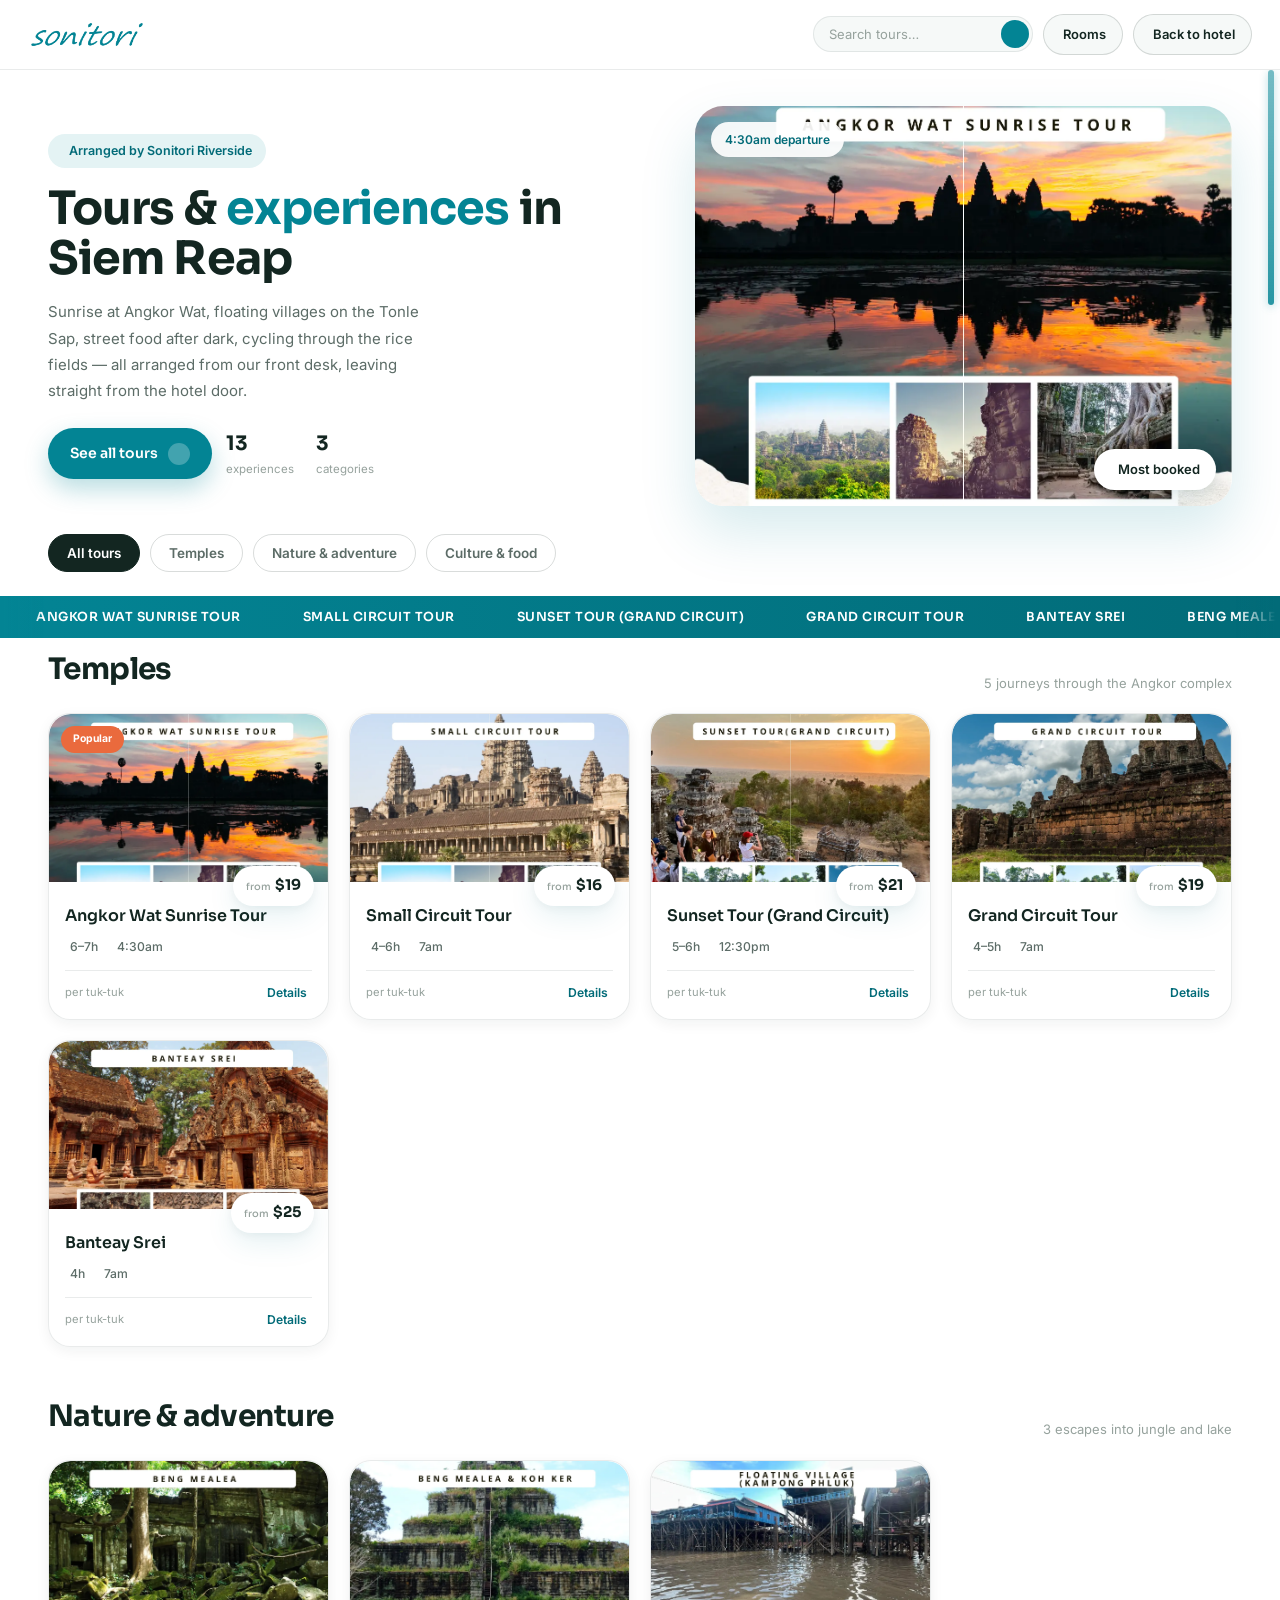
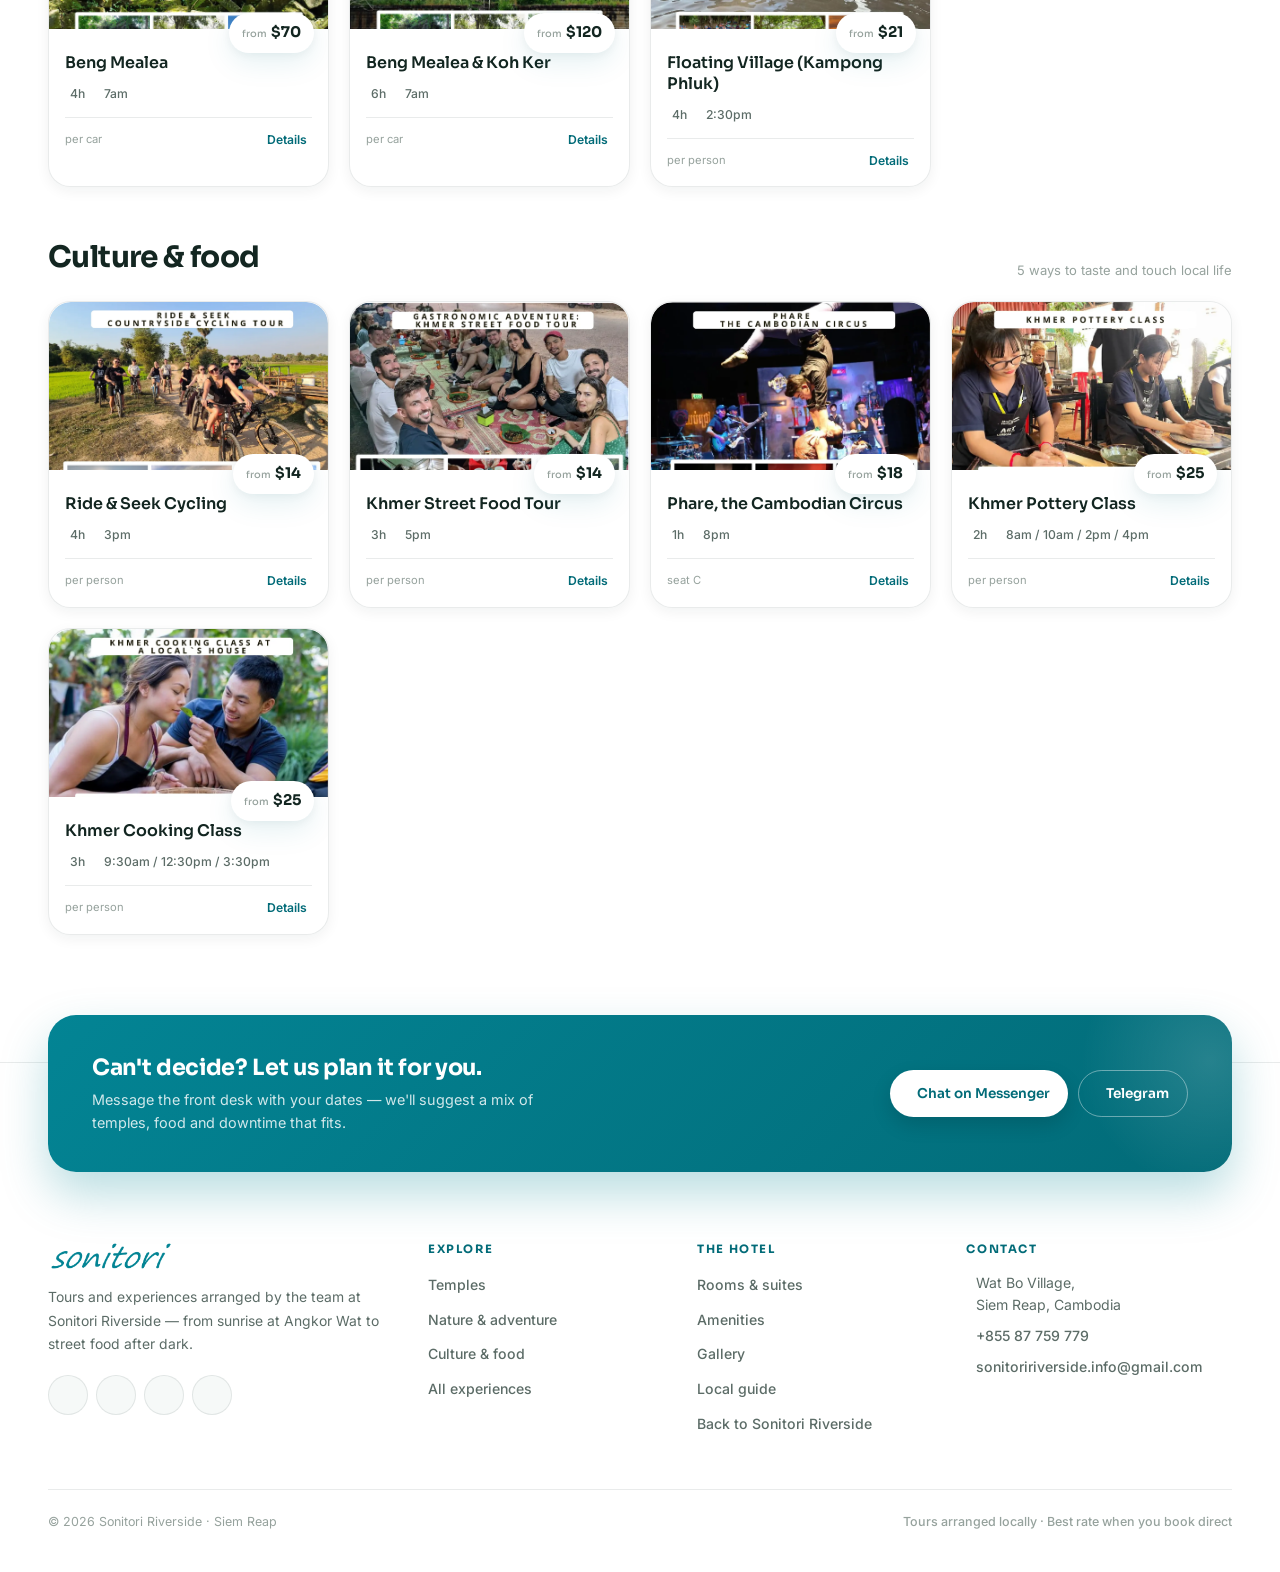
==== commit 51677f7d: "Add files via upload" ====
--- a/siemreap/experience/index.html
+++ b/siemreap/experience/index.html
@@ -1,767 +1,941 @@
 <!DOCTYPE html>
 <html lang="en">
 <head>
-<meta charset="UTF-8">
-<meta name="viewport" content="width=device-width, initial-scale=1.0, maximum-scale=1.0, user-scalable=no, viewport-fit=cover">
-<title>Sonitori Riverside · Tours</title>
-<link rel="icon" type="image/png" href="../../uploads/top-logo.png" />
-<meta name="description" content="Curated tours and activities from Sonitori Riverside in Siem Reap — Angkor temples, floating villages, food, cycling and more.">
-<link rel="preconnect" href="https://fonts.googleapis.com">
-<link rel="preconnect" href="https://fonts.gstatic.com" crossorigin>
-<link href="https://fonts.googleapis.com/css2?family=Sora:wght@400;500;600;700;800&family=Inter:wght@400;500;600;700&display=swap" rel="stylesheet">
-<link rel='stylesheet' href='https://cdn-uicons.flaticon.com/4.0.0/uicons-regular-rounded/css/uicons-regular-rounded.css'>
-<link rel='stylesheet' href='https://cdn-uicons.flaticon.com/4.0.0/uicons-solid-rounded/css/uicons-solid-rounded.css'>
-<link rel='stylesheet' href='https://cdn-uicons.flaticon.com/4.0.0/uicons-brands/css/uicons-brands.css'>
-<style>
-  :root{
-    --bg:#FFFFFF;
-    --bg-soft:#F6F9F8;
-    --teal-tint:#E4F3F4;
-    --coral-tint:#FDEAE2;
-
-    --ink:#132621;
-    --ink-soft:#5C6C67;
-    --text-muted:#96A29D;
-
-    --teal:#038494;
-    --teal-deep:#026B78;
-    --coral:#EA6A3D;
-    --coral-deep:#C6552E;
-
-    --line:rgba(19,38,33,.09);
-    --line-strong:rgba(19,38,33,.16);
-
-    --shadow-sm:0 4px 14px rgba(19,38,33,.06);
-    --shadow:0 10px 28px rgba(3,132,148,.10), 0 2px 10px rgba(19,38,33,.05);
-    --shadow-lg:0 26px 56px rgba(3,132,148,.16);
-
-    --r-xl:28px; --r-lg:22px; --r-md:16px; --r-sm:12px; --r-full:999px;
-    --ease:cubic-bezier(.22,1,.36,1);
-    --font-display:'Sora',sans-serif;
-    --font-body:'Inter',sans-serif;
-    --gutter:clamp(18px,4.5vw,28px);
-    --safe-bottom:env(safe-area-inset-bottom,0px);
-    --nav-h:70px;
-  }
-
-  *{margin:0;padding:0;box-sizing:border-box;-webkit-tap-highlight-color:transparent;}
-  html{
-    -webkit-font-smoothing:antialiased;
-    overflow-x:clip;
-    scrollbar-width:none;
-    -ms-overflow-style:none;
-  }
-  html.smooth-scroll{scroll-behavior:smooth;}
-
-  html::-webkit-scrollbar,
-  body::-webkit-scrollbar{width:0;height:0;display:none;}
-
-  body{
-    font-family:var(--font-body);
-    background:var(--bg);
-    color:var(--ink);
-    line-height:1.6;
-    min-height:100vh;
-    width:100%;
-    padding-top:var(--nav-h);
-  }
-
-  h1,h2,h3,h4{font-family:var(--font-display);}
-  img{max-width:100%;display:block;}
-  a{text-decoration:none;color:inherit;}
-  button{font-family:inherit;cursor:pointer;border:none;background:none;}
-  [class^="fi-"],[class*=" fi-"]{display:inline-flex;align-items:center;justify-content:center;line-height:1;}
-  :focus-visible{outline:3px solid var(--teal-deep);outline-offset:3px;}
-
-  [id]{scroll-margin-top:calc(var(--nav-h) + 16px);}
-
-  .skip-link{position:absolute;top:-100px;left:var(--gutter);background:var(--teal);color:#fff;padding:12px 20px;z-index:9999;border-radius:var(--r-sm);font-weight:600;font-size:14px;transition:top .2s var(--ease);}
-  .skip-link:focus{top:16px;}
-
-  @media (prefers-reduced-motion: reduce){*,*::before,*::after{animation-duration:.001ms !important;animation-iteration-count:1 !important;transition-duration:.001ms !important;scroll-behavior:auto !important;}}
-
-  .visually-hidden{position:absolute;width:1px;height:1px;padding:0;margin:-1px;overflow:hidden;clip:rect(0,0,0,0);white-space:nowrap;border:0;}
-
-  /* ============================================
-     CUSTOM SCROLLBAR (draggable, real-time)
-     ============================================ */
-  .custom-scrollbar{
-    position:fixed;
-    top:var(--nav-h);
-    right:6px;
-    width:14px;
-    height:calc(100vh - var(--nav-h));
-    z-index:900;
-    pointer-events:none;
-    opacity:0;
-    transition:opacity .35s var(--ease);
-  }
-  .custom-scrollbar.visible{opacity:1;}
-  .custom-scrollbar.dragging{opacity:1;transition:none;}
-
-  .custom-scrollbar .cs-thumb{
-    position:absolute;
-    top:0;right:0;
-    width:6px;
-    border-radius:99px;
-    background:linear-gradient(180deg, rgba(3,132,148,.55), rgba(3,132,148,.85));
-    box-shadow:0 2px 8px rgba(3,132,148,.28);
-    pointer-events:auto;
-    cursor:grab;
-    transition:width .18s var(--ease), background .18s ease, box-shadow .18s ease;
-    will-change:transform;
-    touch-action:none;
-    user-select:none;
-  }
-  .custom-scrollbar .cs-thumb:hover{
-    width:9px;
-    background:linear-gradient(180deg, var(--teal), var(--teal-deep));
-    box-shadow:0 3px 12px rgba(3,132,148,.4);
-  }
-  .custom-scrollbar.dragging .cs-thumb{
-    width:9px;
-    cursor:grabbing;
-    background:linear-gradient(180deg, var(--teal-deep), var(--teal));
-    box-shadow:0 4px 14px rgba(3,132,148,.5);
-    transition:none;
-  }
-
-  body.no-scroll .custom-scrollbar{opacity:0 !important;pointer-events:none;}
-
-  @media (max-width: 900px){
-    .custom-scrollbar{right:2px;width:12px;}
-    .custom-scrollbar .cs-thumb{width:5px;}
-    .custom-scrollbar .cs-thumb:hover,
-    .custom-scrollbar.dragging .cs-thumb{width:7px;}
-  }
-
-  /* ============ PAGE LOADER ============ */
-  .page-loader{
-    position:fixed;inset:0;z-index:9999;
-    background:var(--bg);
-    display:flex;flex-direction:column;align-items:center;justify-content:center;gap:22px;
-    transition:opacity .5s var(--ease), visibility .5s var(--ease);
-    opacity:1;visibility:visible;
-  }
-  .page-loader.hidden{
-    opacity:0;
-    visibility:hidden;
-    pointer-events:none;
-  }
-  .page-loader .pl-inner{
-    display:flex;flex-direction:column;align-items:center;gap:22px;
-    animation:plFadeIn .6s var(--ease) both;
-  }
-  @keyframes plFadeIn{
-    from{opacity:0;transform:translateY(10px);}
-    to{opacity:1;transform:translateY(0);}
-  }
-  .page-loader .pl-logo{
-    height:44px;width:auto;object-fit:contain;
-    animation:plBreath 2.4s ease-in-out infinite;
-  }
-  @keyframes plBreath{
-    0%,100%{opacity:.75;}
-    50%{opacity:1;}
-  }
-  .page-loader .pl-spinner{
-    width:38px;height:38px;
-    border-radius:50%;
-    border:2.5px solid var(--teal-tint);
-    border-top-color:var(--teal);
-    animation:plSpin .9s linear infinite;
-  }
-  @keyframes plSpin{to{transform:rotate(360deg);}}
-  .page-loader .pl-text{
-    font-family:var(--font-body);
-    font-size:13px;
-    letter-spacing:.4px;
-    color:var(--text-muted);
-    font-weight:500;
-  }
-  @media (prefers-reduced-motion: reduce){
-    .page-loader .pl-logo{animation:none;opacity:1;}
-    .page-loader .pl-spinner{animation-duration:1.4s;}
-  }
-
-  /* ============ NAV — FIXED ============ */
-  .topnav{
-    position:fixed;
-    top:0;
-    left:0;
-    right:0;
-    z-index:1000;
-    background:rgba(255,255,255,.92);
-    backdrop-filter:blur(12px);
-    -webkit-backdrop-filter:blur(12px);
-    display:flex;
-    align-items:center;
-    gap:12px;
-    padding:14px var(--gutter);
-    justify-content:space-between;
-    border-bottom:1px solid var(--line);
-    min-height:var(--nav-h);
-    transition:box-shadow .3s var(--ease), background .3s ease;
-  }
-  .topnav.scrolled{
-    box-shadow:0 4px 20px rgba(19,38,33,.06);
-    background:rgba(255,255,255,.96);
-  }
-  .brand-mark{display:flex;align-items:center;gap:9px;color:var(--ink);}
-  .brand-mark img{height:30px;width:auto;object-fit:contain;}
-  .brand-mark span{font-family:var(--font-display);font-weight:600;font-size:14px;letter-spacing:.1px;}
-
-  .nav-actions{display:flex;align-items:center;gap:10px;}
-
-  .search-wrap{position:relative;}
-  .search{width:170px;position:relative;transition:width .25s var(--ease);}
-  .search.focused{width:220px;}
-  .search input{width:100%;background:var(--bg-soft);border:1px solid var(--line);border-radius:var(--r-full);padding:9px 38px 9px 15px;font-family:var(--font-body);font-size:13px;color:var(--ink);outline:none;}
-  .search input::placeholder{color:var(--text-muted);}
-  .search .search-icon{position:absolute;right:4px;top:50%;transform:translateY(-50%);width:28px;height:28px;border-radius:50%;background:var(--teal);color:#fff;display:flex;align-items:center;justify-content:center;font-size:12px;pointer-events:none;}
-  .search-results{position:absolute;top:calc(100% + 8px);left:0;right:-40px;background:#fff;border-radius:var(--r-md);box-shadow:var(--shadow-lg);overflow:hidden;max-height:0;opacity:0;pointer-events:none;transition:max-height .3s var(--ease),opacity .2s ease;z-index:200;border:1px solid var(--line);}
-  .search-results.open{max-height:380px;opacity:1;pointer-events:auto;}
-  .search-results .sr-head{padding:12px 16px 8px;font-size:11px;letter-spacing:.6px;color:var(--teal-deep);font-weight:600;border-bottom:1px solid var(--line);}
-  .search-results ul{list-style:none;max-height:320px;overflow-y:auto;padding:4px 0;margin:0;}
-  .search-results li{display:flex;align-items:center;justify-content:space-between;gap:10px;padding:10px 16px;cursor:pointer;font-size:13.5px;color:var(--ink);transition:background .15s ease;}
-  .search-results li:hover,.search-results li.highlighted{background:var(--teal-tint);}
-  .search-results li .sr-title{font-weight:500;}
-  .search-results li .sr-cat{font-size:10.5px;color:var(--teal-deep);}
-  .search-results .sr-empty{padding:18px;text-align:center;font-size:13px;color:var(--text-muted);}
-
-  .home-btn{display:none;align-items:center;gap:7px;background:var(--bg-soft);color:var(--ink);border:1px solid var(--line-strong);padding:9px 16px 9px 12px;border-radius:var(--r-full);font-weight:600;font-size:13px;transition:background .2s ease,transform .2s var(--ease);}
-  .home-btn:hover{background:var(--teal-tint);border-color:var(--teal);transform:translateY(-1px);}
-  .home-btn i{font-size:15px;color:var(--teal);}
-
-  .hamburger{display:flex;width:38px;height:38px;border-radius:50%;background:var(--bg-soft);border:1px solid var(--line);align-items:center;justify-content:center;flex-direction:column;gap:4px;flex-shrink:0;}
-  .hamburger span{width:15px;height:1.6px;background:var(--ink);transition:.3s ease;border-radius:2px;}
-  .hamburger.active span:nth-child(1){transform:translateY(5.6px) rotate(45deg);}
-  .hamburger.active span:nth-child(2){opacity:0;}
-  .hamburger.active span:nth-child(3){transform:translateY(-5.6px) rotate(-45deg);}
-
-  /* ============ HERO ============ */
-  .hero{padding:36px var(--gutter) 0;max-width:1240px;margin:0 auto;}
-  .hero-grid{display:grid;grid-template-columns:1fr;gap:28px;align-items:center;}
-
-  .hero-copy .eyebrow{display:inline-flex;align-items:center;gap:7px;background:var(--teal-tint);color:var(--teal-deep);padding:7px 14px;border-radius:var(--r-full);font-size:12.5px;font-weight:600;margin-bottom:16px;}
-  .hero-copy .eyebrow i{font-size:13px;}
-
-  .hero-title{font-weight:700;font-size:clamp(32px,8vw,46px);line-height:1.08;letter-spacing:-.02em;color:var(--ink);max-width:16ch;}
-  .hero-title .accent{color:var(--teal);}
-
-  .hero-lede{margin-top:16px;max-width:44ch;font-size:15px;line-height:1.75;color:var(--ink-soft);}
-
-  .hero-cta-row{margin-top:24px;display:flex;flex-wrap:wrap;align-items:center;gap:14px;}
-  .btn-cta{display:inline-flex;align-items:center;gap:10px;background:var(--teal);color:#fff;padding:14px 22px;border-radius:var(--r-full);font-family:var(--font-display);font-weight:600;font-size:14px;box-shadow:0 10px 24px rgba(3,132,148,.28);transition:background .25s ease,transform .2s var(--ease),box-shadow .25s ease;}
-  .btn-cta:hover{background:var(--teal-deep);transform:translateY(-2px);box-shadow:0 14px 30px rgba(3,132,148,.32);}
-  .btn-cta .arrow-circle{width:22px;height:22px;border-radius:50%;background:rgba(255,255,255,.25);display:flex;align-items:center;justify-content:center;font-size:10px;}
-
-  .hero-stats{display:flex;gap:22px;}
-  .hero-stats div{display:flex;flex-direction:column;}
-  .hero-stats strong{font-family:var(--font-display);font-size:20px;color:var(--ink);}
-  .hero-stats span{font-size:11.5px;color:var(--text-muted);}
-
-  .hero-visual{position:relative;border-radius:var(--r-xl);overflow:hidden;aspect-ratio:4/3;box-shadow:var(--shadow-lg);}
-  .hero-visual img{width:100%;height:100%;object-fit:cover;}
-  .hero-visual .hv-badge{
-    position:absolute;bottom:16px;right:16px;background:#fff;color:var(--ink);
-    padding:10px 16px;border-radius:var(--r-full);box-shadow:var(--shadow);
-    display:flex;align-items:center;gap:8px;font-size:13px;font-weight:600;
-  }
-  .hero-visual .hv-badge i{color:var(--coral);font-size:14px;}
-  .hero-visual .hv-tag{
-    position:absolute;top:16px;left:16px;background:rgba(255,255,255,.92);
-    padding:8px 14px;border-radius:var(--r-full);font-size:12px;font-weight:600;color:var(--teal-deep);
-  }
-
-  /* ============ FILTER CHIPS ============ */
-  .chip-nav{display:flex;gap:10px;overflow-x:auto;padding:28px var(--gutter) 4px;max-width:1240px;margin:0 auto;scrollbar-width:none;}
-  .chip-nav::-webkit-scrollbar{display:none;}
-  .chip{
-    flex:0 0 auto;padding:10px 18px;border-radius:var(--r-full);border:1px solid var(--line-strong);
-    font-size:13.5px;font-weight:600;color:var(--ink-soft);white-space:nowrap;
-    transition:background .2s ease,color .2s ease,border-color .2s ease;
-  }
-  .chip:hover{border-color:var(--teal);}
-  .chip.active{background:var(--ink);border-color:var(--ink);color:#fff;}
-
-  /* ============ SECTIONS ============ */
-  .container{max-width:1240px;margin:0 auto;padding:8px var(--gutter) calc(48px + var(--safe-bottom));}
-  .tour-section{margin-bottom:46px;scroll-margin-top:calc(var(--nav-h) + 16px);}
-  .tour-section:last-child{margin-bottom:0;}
-
-  .section-head{display:flex;align-items:flex-end;justify-content:space-between;gap:16px;margin-bottom:20px;}
-  .section-head h2{font-weight:700;font-size:1.55rem;color:var(--ink);letter-spacing:-.02em;}
-  .section-head .section-tag{font-size:13px;color:var(--text-muted);}
-
-  /* ============ CARDS ============ */
-  .tour-grid{display:grid;grid-template-columns:1fr;gap:20px;}
-
-  .tour-card{
-    --img-h:168px;
-    position:relative;background:#fff;border-radius:var(--r-lg);
-    box-shadow:var(--shadow-sm);cursor:pointer;
-    transition:transform .25s var(--ease),box-shadow .25s var(--ease);
-    border:1px solid var(--line);
-  }
-  .tour-card:hover{transform:translateY(-4px);box-shadow:var(--shadow);}
-  .tour-card:active{transform:translateY(-1px) scale(.99);}
-
-  .card-photo{position:relative;height:var(--img-h);border-radius:var(--r-lg) var(--r-lg) 0 0;overflow:hidden;}
-  .card-photo img{width:100%;height:100%;object-fit:cover;object-position:center top;transition:transform .5s var(--ease);}
-  .tour-card:hover .card-photo img{transform:scale(1.05);}
-
-  .card-badge{position:absolute;top:12px;left:12px;z-index:2;background:var(--coral);color:#fff;padding:5px 12px;border-radius:var(--r-full);font-size:.65rem;font-weight:700;}
-
-  .price-chip{
-    position:absolute;top:calc(var(--img-h) - 16px);right:14px;z-index:2;background:#fff;color:var(--ink);
-    padding:8px 13px;border-radius:var(--r-full);box-shadow:var(--shadow);
-    font-family:var(--font-display);font-weight:700;font-size:.92rem;
-    display:inline-flex;align-items:baseline;gap:0;
-  }
-  .price-chip span{font-size:.62rem;color:var(--text-muted);font-weight:500;margin-right:4px;}
-
-  .card-info{padding:24px 16px 16px;}
-  .card-info h3{font-size:1rem;font-weight:600;color:var(--ink);line-height:1.3;margin-bottom:10px;}
-
-  .card-meta{display:flex;gap:14px;flex-wrap:wrap;margin-bottom:14px;}
-  .card-meta span{display:flex;align-items:center;gap:5px;font-size:.76rem;color:var(--ink-soft);font-weight:500;}
-  .card-meta i{font-size:.9rem;color:var(--teal);}
-
-  .card-foot{display:flex;align-items:center;justify-content:space-between;padding-top:12px;border-top:1px solid var(--line);}
-  .card-unit{font-size:.7rem;color:var(--text-muted);}
-  .card-link{display:flex;align-items:center;gap:5px;font-size:.76rem;font-weight:600;color:var(--teal-deep);}
-  .card-link i{font-size:.8rem;transition:transform .2s var(--ease);}
-  .tour-card:hover .card-link i{transform:translateX(3px);}
-
-  /* ============ MODALS ============ */
-  .modal{display:none;position:fixed;inset:0;background:rgba(19,38,33,.6);z-index:2000;backdrop-filter:blur(6px);-webkit-backdrop-filter:blur(6px);overflow-y:auto;padding:20px 12px;}
-  .modal[aria-hidden="false"]{display:block;}
-  .modal-content{background:#fff;max-width:600px;margin:0 auto;border-radius:var(--r-xl);overflow:hidden;animation:slideUp .35s var(--ease);position:relative;box-shadow:var(--shadow-lg);}
-  @keyframes slideUp{from{opacity:0;transform:translateY(28px);}to{opacity:1;transform:translateY(0);}}
-
-  .modal-close{position:absolute;top:16px;right:16px;background:#fff;color:var(--ink);border:1px solid var(--line-strong);width:36px;height:36px;border-radius:50%;font-size:1rem;transition:background .2s ease,transform .25s ease;display:flex;align-items:center;justify-content:center;z-index:5;box-shadow:var(--shadow-sm);}
-  .modal-close:hover{background:var(--bg-soft);transform:rotate(90deg);}
-
-  .modal-gallery{position:relative;width:100%;height:130px;overflow:hidden;background:var(--bg-soft);}
-  .modal-gallery img{width:100%;height:100%;object-fit:cover;object-position:center bottom;}
-
-  .modal-body{padding:22px 22px 26px;}
-  .modal-cat{display:inline-block;font-size:12px;font-weight:600;color:var(--teal-deep);background:var(--teal-tint);padding:5px 12px;border-radius:var(--r-full);margin-bottom:10px;}
-  .modal-body h2{font-size:clamp(1.2rem,4.5vw,1.45rem);font-weight:700;color:var(--ink);line-height:1.25;margin-bottom:18px;}
-
-  .modal-info-grid{display:grid;grid-template-columns:1fr 1fr;gap:10px;margin:0 0 20px;}
-  .info-item{background:var(--bg-soft);border-radius:var(--r-md);padding:13px 15px;min-width:0;}
-  .info-item h4{font-size:.62rem;text-transform:uppercase;color:var(--text-muted);letter-spacing:1.1px;margin-bottom:5px;display:flex;align-items:center;gap:5px;font-weight:700;}
-  .info-item h4 i{font-size:.9rem;color:var(--teal);flex-shrink:0;}
-  .info-item p{font-weight:600;font-size:.87rem;color:var(--ink);line-height:1.4;margin:0;overflow-wrap:anywhere;}
-
-  .modal-description{margin-bottom:18px;color:var(--ink-soft);line-height:1.75;}
-  .modal-note{background:var(--coral-tint);padding:12px 14px;font-size:.85rem;line-height:1.55;margin-bottom:16px;display:flex;gap:10px;align-items:flex-start;border-radius:var(--r-md);color:var(--ink-soft);}
-  .modal-note i{color:var(--coral-deep);font-size:1rem;margin-top:2px;flex-shrink:0;}
-  .modal-note strong{color:var(--ink);font-weight:600;}
-
-  .modal-book{display:flex;align-items:center;justify-content:space-between;gap:14px;flex-wrap:wrap;background:var(--ink);color:#fff;border-radius:var(--r-lg);padding:16px 18px;}
-  .modal-book .mb-text{font-size:.85rem;line-height:1.4;max-width:32ch;color:rgba(255,255,255,.75);}
-  .modal-book .mb-text strong{display:block;font-family:var(--font-display);font-size:1rem;margin-bottom:2px;color:#fff;}
-  .modal-book .mb-links{display:flex;gap:8px;}
-  .modal-book .mb-links a{width:40px;height:40px;border-radius:50%;background:var(--coral);display:flex;align-items:center;justify-content:center;color:#fff;font-size:15px;transition:background .2s ease,transform .2s var(--ease);}
-  .modal-book .mb-links a:hover{background:var(--coral-deep);transform:translateY(-2px);}
-
-  /* ============ MOBILE MENU ============ */
-  .mobile-menu{position:fixed;inset:0;background:#fff;z-index:1500;display:flex;flex-direction:column;align-items:center;justify-content:center;gap:22px;opacity:0;pointer-events:none;transition:opacity .35s var(--ease);padding:24px;}
-  .mobile-menu.open{opacity:1;pointer-events:auto;}
-  .mobile-menu a{font-family:var(--font-display);font-size:1.5rem;font-weight:600;color:var(--ink);transition:color .2s ease;}
-  .mobile-menu a:hover{color:var(--teal);}
-  .mobile-menu .close-btn{position:absolute;top:18px;right:18px;color:var(--ink);font-size:2rem;line-height:1;width:48px;height:48px;display:flex;align-items:center;justify-content:center;}
-
-  /* ============================================
-     SITE FOOTER
-     ============================================ */
-  .site-footer{
-    margin-top:64px;
-    background:var(--bg);
-    border-top:1px solid var(--line);
-  }
-
-  .footer-cta-wrap{
-    max-width:1240px;
-    margin:0 auto;
-    padding:0 var(--gutter);
-    transform:translateY(-38px);
-    margin-bottom:-20px;
-  }
-  .footer-cta{
-    background:linear-gradient(135deg, var(--teal) 0%, var(--teal-deep) 100%);
-    border-radius:var(--r-xl);
-    padding:28px 26px;
-    display:grid;
-    grid-template-columns:1fr;
-    gap:22px;
-    align-items:center;
-    box-shadow:0 22px 48px rgba(3,132,148,.28);
-    position:relative;
-    overflow:hidden;
-  }
-  .footer-cta::before{
-    content:'';
-    position:absolute;
-    top:-60%;
-    right:-10%;
-    width:280px;
-    height:280px;
-    border-radius:50%;
-    background:radial-gradient(circle, rgba(255,255,255,.14), transparent 65%);
-    pointer-events:none;
-  }
-  .fc-text{position:relative;z-index:1;}
-  .fc-text h3{
-    font-family:var(--font-display);
-    font-size:clamp(1.15rem, 4.4vw, 1.4rem);
-    font-weight:700;
-    color:#fff;
-    line-height:1.25;
-    letter-spacing:-.015em;
-    margin-bottom:8px;
-  }
-  .fc-text p{
-    color:rgba(255,255,255,.82);
-    font-size:.9rem;
-    line-height:1.55;
-    max-width:52ch;
-  }
-  .fc-actions{
-    display:flex;
-    flex-wrap:wrap;
-    gap:10px;
-    position:relative;
-    z-index:1;
-  }
-  .fc-btn{
-    display:inline-flex;
-    align-items:center;
-    gap:9px;
-    padding:12px 18px;
-    border-radius:var(--r-full);
-    font-family:var(--font-display);
-    font-weight:600;
-    font-size:13.5px;
-    white-space:nowrap;
-    transition:background .22s ease, transform .22s var(--ease), box-shadow .22s ease, border-color .22s ease;
-    cursor:pointer;
-  }
-  .fc-btn i{font-size:15px;}
-
-  .fc-primary{
-    background:#fff;
-    color:var(--teal-deep);
-    box-shadow:0 8px 20px rgba(0,0,0,.14);
-  }
-  .fc-primary:hover{
-    background:var(--bg-soft);
-    transform:translateY(-2px);
-    box-shadow:0 12px 26px rgba(0,0,0,.18);
-  }
-
-  .fc-ghost{
-    background:transparent;
-    color:#fff;
-    border:1.5px solid rgba(255,255,255,.4);
-  }
-  .fc-ghost:hover{
-    background:rgba(255,255,255,.12);
-    border-color:rgba(255,255,255,.6);
-    transform:translateY(-2px);
-  }
-
-  .footer-main{
-    max-width:1240px;
-    margin:0 auto;
-    padding:40px var(--gutter) calc(34px + var(--safe-bottom));
-  }
-  .footer-grid{
-    display:grid;
-    grid-template-columns:1fr;
-    gap:32px;
-    margin-bottom:36px;
-  }
-  .footer-col h4{
-    font-family:var(--font-display);
-    font-size:.72rem;
-    letter-spacing:1.6px;
-    text-transform:uppercase;
-    color:var(--teal-deep);
-    font-weight:700;
-    margin-bottom:14px;
-  }
-  .footer-col ul{
-    list-style:none;
-    padding:0;
-    margin:0;
-  }
-  .footer-col ul li{
-    margin-bottom:9px;
-  }
-  .footer-col ul li a{
-    font-size:.88rem;
-    color:var(--ink-soft);
-    font-weight:500;
-    transition:color .2s ease, padding-left .2s ease;
-    display:inline-block;
-  }
-  .footer-col ul li a:hover{
-    color:var(--teal);
-    padding-left:3px;
-  }
-
-  .footer-brand-col{max-width:340px;}
-  .footer-brand{
-    display:inline-flex;
-    align-items:center;
-    margin-bottom:14px;
-  }
-  .footer-brand img{
-    height:32px;
-    width:auto;
-    object-fit:contain;
-  }
-  .footer-desc{
-    font-size:.87rem;
-    line-height:1.7;
-    color:var(--ink-soft);
-    margin-bottom:18px;
-    max-width:38ch;
-  }
-  .footer-social{
-    display:flex;
-    gap:8px;
-  }
-  .footer-social a{
-    width:38px;
-    height:38px;
-    border-radius:50%;
-    background:var(--bg-soft);
-    border:1px solid var(--line);
-    display:flex;
-    align-items:center;
-    justify-content:center;
-    color:var(--teal-deep);
-    font-size:15px;
-    transition:background .22s ease, color .22s ease, border-color .22s ease, transform .22s var(--ease);
-  }
-  .footer-social a:hover{
-    background:var(--teal);
-    border-color:var(--teal);
-    color:#fff;
-    transform:translateY(-2px);
-  }
-
-  .footer-contact li{
-    display:flex;
-    align-items:flex-start;
-    gap:10px;
-    font-size:.88rem;
-    color:var(--ink-soft);
-    line-height:1.55;
-    margin-bottom:12px;
-  }
-  .footer-contact li i{
-    color:var(--teal);
-    font-size:15px;
-    margin-top:3px;
-    flex-shrink:0;
-  }
-  .footer-contact li a{
-    color:var(--ink-soft);
-    transition:color .2s ease;
-    overflow-wrap:anywhere;
-  }
-  .footer-contact li a:hover{
-    color:var(--teal);
-  }
-
-  .footer-bottom{
-    padding-top:22px;
-    border-top:1px solid var(--line);
-    display:flex;
-    flex-wrap:wrap;
-    gap:10px 20px;
-    justify-content:space-between;
-    align-items:center;
-    font-size:.78rem;
-    color:var(--text-muted);
-  }
-  .footer-note{
-    font-weight:500;
-  }
-
-  /* ============ RESPONSIVE ============ */
-  @media (min-width:540px){
-    .tour-grid{grid-template-columns:repeat(2,1fr);}
-    .modal-info-grid{grid-template-columns:1fr 1fr;}
-  }
-  @media (min-width:640px){
+  <meta charset="UTF-8">
+  <meta name="viewport" content="width=device-width, initial-scale=1.0, maximum-scale=1.0, user-scalable=no, viewport-fit=cover">
+  <title>Sonitori Riverside · Tours</title>
+  <link rel="icon" type="image/png" href="../../uploads/top-logo.png" />
+  <meta name="description" content="Curated tours and activities from Sonitori Riverside in Siem Reap — Angkor temples, floating villages, food, cycling and more.">
+  <link rel="preconnect" href="https://fonts.googleapis.com">
+  <link rel="preconnect" href="https://fonts.gstatic.com" crossorigin>
+  <link href="https://fonts.googleapis.com/css2?family=Sora:wght@400;500;600;700;800&family=Inter:wght@400;500;600;700&display=swap" rel="stylesheet">
+  <link rel='stylesheet' href='https://cdn-uicons.flaticon.com/4.0.0/uicons-regular-rounded/css/uicons-regular-rounded.css'>
+  <link rel='stylesheet' href='https://cdn-uicons.flaticon.com/4.0.0/uicons-solid-rounded/css/uicons-solid-rounded.css'>
+  <link rel='stylesheet' href='https://cdn-uicons.flaticon.com/4.0.0/uicons-brands/css/uicons-brands.css'>
+  <style>
+    :root{
+      --bg:#FFFFFF;
+      --bg-soft:#F6F9F8;
+      --teal-tint:#E4F3F4;
+      --coral-tint:#FDEAE2;
+
+      --ink:#132621;
+      --ink-soft:#5C6C67;
+      --text-muted:#96A29D;
+
+      --teal:#038494;
+      --teal-deep:#026B78;
+      --coral:#EA6A3D;
+      --coral-deep:#C6552E;
+
+      --line:rgba(19,38,33,.09);
+      --line-strong:rgba(19,38,33,.16);
+
+      --shadow-sm:0 4px 14px rgba(19,38,33,.06);
+      --shadow:0 10px 28px rgba(3,132,148,.10), 0 2px 10px rgba(19,38,33,.05);
+      --shadow-lg:0 26px 56px rgba(3,132,148,.16);
+
+      --r-xl:28px; --r-lg:22px; --r-md:16px; --r-sm:12px; --r-full:999px;
+      --ease:cubic-bezier(.22,1,.36,1);
+      --font-display:'Sora',sans-serif;
+      --font-body:'Inter',sans-serif;
+      --gutter:clamp(18px,4.5vw,28px);
+      --safe-bottom:env(safe-area-inset-bottom,0px);
+      --nav-h:70px;
+    }
+
+    *{margin:0;padding:0;box-sizing:border-box;-webkit-tap-highlight-color:transparent;}
+    html{
+      -webkit-font-smoothing:antialiased;
+      overflow-x:clip;
+      scrollbar-width:none;
+      -ms-overflow-style:none;
+    }
+    html.smooth-scroll{scroll-behavior:smooth;}
+
+    html::-webkit-scrollbar,
+    body::-webkit-scrollbar{width:0;height:0;display:none;}
+
+    body{
+      font-family:var(--font-body);
+      background:var(--bg);
+      color:var(--ink);
+      line-height:1.6;
+      min-height:100vh;
+      width:100%;
+      padding-top:var(--nav-h);
+    }
+
+    h1,h2,h3,h4{font-family:var(--font-display);}
+    img{max-width:100%;display:block;}
+    a{text-decoration:none;color:inherit;}
+    button{font-family:inherit;cursor:pointer;border:none;background:none;}
+    [class^="fi-"],[class*=" fi-"]{display:inline-flex;align-items:center;justify-content:center;line-height:1;}
+    :focus-visible{outline:3px solid var(--teal-deep);outline-offset:3px;}
+
+    [id]{scroll-margin-top:calc(var(--nav-h) + 16px);}
+
+    .skip-link{position:absolute;top:-100px;left:var(--gutter);background:var(--teal);color:#fff;padding:12px 20px;z-index:9999;border-radius:var(--r-sm);font-weight:600;font-size:14px;transition:top .2s var(--ease);}
+    .skip-link:focus{top:16px;}
+
+    @media (prefers-reduced-motion: reduce){*,*::before,*::after{animation-duration:.001ms !important;animation-iteration-count:1 !important;transition-duration:.001ms !important;scroll-behavior:auto !important;}}
+
+    .visually-hidden{position:absolute;width:1px;height:1px;padding:0;margin:-1px;overflow:hidden;clip:rect(0,0,0,0);white-space:nowrap;border:0;}
+
+    /* ============================================
+       CUSTOM SCROLLBAR (draggable, real-time)
+       ============================================ */
+    .custom-scrollbar{
+      position:fixed;
+      top:var(--nav-h);
+      right:6px;
+      width:14px;
+      height:calc(100vh - var(--nav-h));
+      z-index:900;
+      pointer-events:none;
+      opacity:0;
+      transition:opacity .35s var(--ease);
+    }
+    .custom-scrollbar.visible{opacity:1;}
+    .custom-scrollbar.dragging{opacity:1;transition:none;}
+
+    .custom-scrollbar .cs-thumb{
+      position:absolute;
+      top:0;right:0;
+      width:6px;
+      border-radius:99px;
+      background:linear-gradient(180deg, rgba(3,132,148,.55), rgba(3,132,148,.85));
+      box-shadow:0 2px 8px rgba(3,132,148,.28);
+      pointer-events:auto;
+      cursor:grab;
+      transition:width .18s var(--ease), background .18s ease, box-shadow .18s ease;
+      will-change:transform;
+      touch-action:none;
+      user-select:none;
+    }
+    .custom-scrollbar .cs-thumb:hover{
+      width:9px;
+      background:linear-gradient(180deg, var(--teal), var(--teal-deep));
+      box-shadow:0 3px 12px rgba(3,132,148,.4);
+    }
+    .custom-scrollbar.dragging .cs-thumb{
+      width:9px;
+      cursor:grabbing;
+      background:linear-gradient(180deg, var(--teal-deep), var(--teal));
+      box-shadow:0 4px 14px rgba(3,132,148,.5);
+      transition:none;
+    }
+
+    body.no-scroll .custom-scrollbar{opacity:0 !important;pointer-events:none;}
+
+    @media (max-width: 900px){
+      .custom-scrollbar{right:2px;width:12px;}
+      .custom-scrollbar .cs-thumb{width:5px;}
+      .custom-scrollbar .cs-thumb:hover,
+      .custom-scrollbar.dragging .cs-thumb{width:7px;}
+    }
+
+    /* ============ PAGE LOADER ============ */
+    .page-loader{
+      position:fixed;inset:0;z-index:9999;
+      background:var(--bg);
+      display:flex;flex-direction:column;align-items:center;justify-content:center;gap:22px;
+      transition:opacity .5s var(--ease), visibility .5s var(--ease);
+      opacity:1;visibility:visible;
+    }
+    .page-loader.hidden{
+      opacity:0;
+      visibility:hidden;
+      pointer-events:none;
+    }
+    .page-loader .pl-inner{
+      display:flex;flex-direction:column;align-items:center;gap:22px;
+      animation:plFadeIn .6s var(--ease) both;
+    }
+    @keyframes plFadeIn{
+      from{opacity:0;transform:translateY(10px);}
+      to{opacity:1;transform:translateY(0);}
+    }
+    .page-loader .pl-logo{
+      height:44px;width:auto;object-fit:contain;
+      animation:plBreath 2.4s ease-in-out infinite;
+    }
+    @keyframes plBreath{
+      0%,100%{opacity:.75;}
+      50%{opacity:1;}
+    }
+    .page-loader .pl-spinner{
+      width:38px;height:38px;
+      border-radius:50%;
+      border:2.5px solid var(--teal-tint);
+      border-top-color:var(--teal);
+      animation:plSpin .9s linear infinite;
+    }
+    @keyframes plSpin{to{transform:rotate(360deg);}}
+    .page-loader .pl-text{
+      font-family:var(--font-body);
+      font-size:13px;
+      letter-spacing:.4px;
+      color:var(--text-muted);
+      font-weight:500;
+    }
+    @media (prefers-reduced-motion: reduce){
+      .page-loader .pl-logo{animation:none;opacity:1;}
+      .page-loader .pl-spinner{animation-duration:1.4s;}
+    }
+
+    /* ============ NAV — FIXED ============ */
+    .topnav{
+      position:fixed;
+      top:0;
+      left:0;
+      right:0;
+      z-index:1000;
+      background:rgba(255,255,255,.92);
+      backdrop-filter:blur(12px);
+      -webkit-backdrop-filter:blur(12px);
+      display:flex;
+      align-items:center;
+      gap:12px;
+      padding:14px var(--gutter);
+      justify-content:space-between;
+      border-bottom:1px solid var(--line);
+      min-height:var(--nav-h);
+      transition:box-shadow .3s var(--ease), background .3s ease;
+    }
+    .topnav.scrolled{
+      box-shadow:0 4px 20px rgba(19,38,33,.06);
+      background:rgba(255,255,255,.96);
+    }
+    .brand-mark{display:flex;align-items:center;gap:9px;color:var(--ink);}
+    .brand-mark img{height:30px;width:auto;object-fit:contain;}
+    .brand-mark span{font-family:var(--font-display);font-weight:600;font-size:14px;letter-spacing:.1px;}
+
+    .nav-actions{display:flex;align-items:center;gap:10px;}
+
+    .search-wrap{position:relative;}
+    .search{width:170px;position:relative;transition:width .25s var(--ease);}
+    .search.focused{width:220px;}
+    .search input{width:100%;background:var(--bg-soft);border:1px solid var(--line);border-radius:var(--r-full);padding:9px 38px 9px 15px;font-family:var(--font-body);font-size:13px;color:var(--ink);outline:none;}
+    .search input::placeholder{color:var(--text-muted);}
+    .search .search-icon{position:absolute;right:4px;top:50%;transform:translateY(-50%);width:28px;height:28px;border-radius:50%;background:var(--teal);color:#fff;display:flex;align-items:center;justify-content:center;font-size:12px;pointer-events:none;}
+    .search-results{position:absolute;top:calc(100% + 8px);left:0;right:-40px;background:#fff;border-radius:var(--r-md);box-shadow:var(--shadow-lg);overflow:hidden;max-height:0;opacity:0;pointer-events:none;transition:max-height .3s var(--ease),opacity .2s ease;z-index:200;border:1px solid var(--line);}
+    .search-results.open{max-height:380px;opacity:1;pointer-events:auto;}
+    .search-results .sr-head{padding:12px 16px 8px;font-size:11px;letter-spacing:.6px;color:var(--teal-deep);font-weight:600;border-bottom:1px solid var(--line);}
+    .search-results ul{list-style:none;max-height:320px;overflow-y:auto;padding:4px 0;margin:0;}
+    .search-results li{display:flex;align-items:center;justify-content:space-between;gap:10px;padding:10px 16px;cursor:pointer;font-size:13.5px;color:var(--ink);transition:background .15s ease;}
+    .search-results li:hover,.search-results li.highlighted{background:var(--teal-tint);}
+    .search-results li .sr-title{font-weight:500;}
+    .search-results li .sr-cat{font-size:10.5px;color:var(--teal-deep);}
+    .search-results .sr-empty{padding:18px;text-align:center;font-size:13px;color:var(--text-muted);}
+
+    .home-btn{display:none;align-items:center;gap:7px;background:var(--bg-soft);color:var(--ink);border:1px solid var(--line-strong);padding:9px 16px 9px 12px;border-radius:var(--r-full);font-weight:600;font-size:13px;transition:background .2s ease,transform .2s var(--ease);}
+    .home-btn:hover{background:var(--teal-tint);border-color:var(--teal);transform:translateY(-1px);}
+    .home-btn i{font-size:15px;color:var(--teal);}
+
+    .hamburger{display:flex;width:38px;height:38px;border-radius:50%;background:var(--bg-soft);border:1px solid var(--line);align-items:center;justify-content:center;flex-direction:column;gap:4px;flex-shrink:0;}
+    .hamburger span{width:15px;height:1.6px;background:var(--ink);transition:.3s ease;border-radius:2px;}
+    .hamburger.active span:nth-child(1){transform:translateY(5.6px) rotate(45deg);}
+    .hamburger.active span:nth-child(2){opacity:0;}
+    .hamburger.active span:nth-child(3){transform:translateY(-5.6px) rotate(-45deg);}
+
+    /* ============ HERO ============ */
+    .hero{padding:36px var(--gutter) 0;max-width:1240px;margin:0 auto;}
+    .hero-grid{display:grid;grid-template-columns:1fr;gap:28px;align-items:center;}
+
+    .hero-copy .eyebrow{display:inline-flex;align-items:center;gap:7px;background:var(--teal-tint);color:var(--teal-deep);padding:7px 14px;border-radius:var(--r-full);font-size:12.5px;font-weight:600;margin-bottom:16px;}
+    .hero-copy .eyebrow i{font-size:13px;}
+
+    .hero-title{font-weight:700;font-size:clamp(32px,8vw,46px);line-height:1.08;letter-spacing:-.02em;color:var(--ink);max-width:16ch;}
+    .hero-title .accent{color:var(--teal);}
+
+    .hero-lede{margin-top:16px;max-width:44ch;font-size:15px;line-height:1.75;color:var(--ink-soft);}
+
+    /* Word-by-word "running text" reveal for the hero heading + lede */
+    .tr-word-wrap{display:inline-block;overflow:hidden;vertical-align:top;}
+    .tr-word{
+      display:inline-block;
+      transform:translateY(120%);
+      opacity:0;
+      animation:trWordRise .9s cubic-bezier(.16,1,.3,1) forwards;
+      animation-play-state:paused;
+    }
+    body.hero-text-ready .tr-word{ animation-play-state:running; }
+    @keyframes trWordRise{ to{ transform:translateY(0); opacity:1; } }
+    @media (prefers-reduced-motion: reduce){
+      .tr-word{ animation:none !important; opacity:1 !important; transform:none !important; }
+    }
+
+    .hero-cta-row{margin-top:24px;display:flex;flex-wrap:wrap;align-items:center;gap:14px;}
+    .btn-cta{display:inline-flex;align-items:center;gap:10px;background:var(--teal);color:#fff;padding:14px 22px;border-radius:var(--r-full);font-family:var(--font-display);font-weight:600;font-size:14px;box-shadow:0 10px 24px rgba(3,132,148,.28);transition:background .25s ease,transform .2s var(--ease),box-shadow .25s ease;}
+    .btn-cta:hover{background:var(--teal-deep);transform:translateY(-2px);box-shadow:0 14px 30px rgba(3,132,148,.32);}
+    .btn-cta .arrow-circle{width:22px;height:22px;border-radius:50%;background:rgba(255,255,255,.25);display:flex;align-items:center;justify-content:center;font-size:10px;}
+
+    .hero-stats{display:flex;gap:22px;}
+    .hero-stats div{display:flex;flex-direction:column;}
+    .hero-stats strong{font-family:var(--font-display);font-size:20px;color:var(--ink);}
+    .hero-stats span{font-size:11.5px;color:var(--text-muted);}
+
+    /* Interactive hero visual */
+    .hero-visual{
+      position:relative;
+      border-radius:var(--r-xl);
+      overflow:hidden;
+      aspect-ratio:4/3;
+      box-shadow:var(--shadow-lg);
+      cursor:pointer;
+      transition:transform .3s var(--ease), box-shadow .3s var(--ease);
+    }
+    .hero-visual:hover{
+      transform:scale(1.01);
+      box-shadow:0 30px 64px rgba(3,132,148,.22);
+    }
+    .hero-visual:active{
+      transform:scale(.99);
+    }
+    .hero-visual img{width:100%;height:100%;object-fit:cover;transition:transform .5s var(--ease);}
+    .hero-visual:hover img{transform:scale(1.04);}
+    .hero-visual .hv-badge{
+      position:absolute;bottom:16px;right:16px;background:#fff;color:var(--ink);
+      padding:10px 16px;border-radius:var(--r-full);box-shadow:var(--shadow);
+      display:flex;align-items:center;gap:8px;font-size:13px;font-weight:600;
+    }
+    .hero-visual .hv-badge i{color:var(--coral);font-size:14px;}
+    .hero-visual .hv-tag{
+      position:absolute;top:16px;left:16px;background:rgba(255,255,255,.92);
+      padding:8px 14px;border-radius:var(--r-full);font-size:12px;font-weight:600;color:var(--teal-deep);
+    }
+    /* subtle pulse hint */
+    .hero-visual::after{
+      content:'';
+      position:absolute;
+      inset:0;
+      border-radius:var(--r-xl);
+      box-shadow:inset 0 0 0 1px rgba(3,132,148,.0);
+      transition:box-shadow .4s ease;
+      pointer-events:none;
+    }
+    .hero-visual:hover::after{
+      box-shadow:inset 0 0 0 2px rgba(3,132,148,.25);
+    }
+
+    /* ============ FILTER CHIPS ============ */
+    .chip-nav{display:flex;gap:10px;overflow-x:auto;padding:28px var(--gutter) 4px;max-width:1240px;margin:0 auto;scrollbar-width:none;}
+    .chip-nav::-webkit-scrollbar{display:none;}
+    .chip{
+      flex:0 0 auto;padding:10px 18px;border-radius:var(--r-full);border:1px solid var(--line-strong);
+      font-size:13.5px;font-weight:600;color:var(--ink-soft);white-space:nowrap;
+      transition:background .2s ease,color .2s ease,border-color .2s ease;
+    }
+    .chip:hover{border-color:var(--teal);}
+    .chip.active{background:var(--ink);border-color:var(--ink);color:#fff;}
+
+    /* ============ RUNNING TEXT TICKER ============ */
+    .ticker-wrap{
+      position:relative;
+      overflow:hidden;
+      background:linear-gradient(90deg, var(--teal) 0%, var(--teal-deep) 100%);
+      padding:11px 0;
+      margin-top:20px;
+    }
+    .ticker-wrap::before,
+    .ticker-wrap::after{
+      content:'';
+      position:absolute;
+      top:0; bottom:0;
+      width:44px;
+      z-index:2;
+      pointer-events:none;
+    }
+    .ticker-wrap::before{
+      left:0;
+      background:linear-gradient(90deg, var(--teal) 10%, rgba(3,132,148,0) 100%);
+    }
+    .ticker-wrap::after{
+      right:0;
+      background:linear-gradient(270deg, var(--teal-deep) 10%, rgba(2,107,120,0) 100%);
+    }
+    .ticker-track{
+      display:flex;
+      width:max-content;
+      animation-name:tickerScroll;
+      animation-timing-function:linear;
+      animation-iteration-count:infinite;
+      animation-duration:32s;
+      will-change:transform;
+    }
+    .ticker-track:hover{ animation-play-state:paused; }
+    .ticker-item{
+      display:inline-flex;
+      align-items:center;
+      gap:10px;
+      padding:0 26px;
+      font-family:var(--font-display);
+      font-weight:600;
+      font-size:12.5px;
+      letter-spacing:.5px;
+      text-transform:uppercase;
+      color:#fff;
+      white-space:nowrap;
+    }
+    .ticker-item i{font-size:10px;color:rgba(255,255,255,.6);}
+    @keyframes tickerScroll{
+      from{ transform:translate3d(0,0,0); }
+      to{ transform:translate3d(-50%,0,0); }
+    }
+    @media (prefers-reduced-motion: reduce){
+      .ticker-track{ animation:none; }
+    }
+
+    /* ============ SECTIONS ============ */
+    .container{max-width:1240px;margin:0 auto;padding:8px var(--gutter) calc(48px + var(--safe-bottom));}
+    .tour-section{margin-bottom:46px;scroll-margin-top:calc(var(--nav-h) + 16px);}
+    .tour-section:last-child{margin-bottom:0;}
+
+    .section-head{display:flex;align-items:flex-end;justify-content:space-between;gap:16px;margin-bottom:20px;}
+    .section-head h2{font-weight:700;font-size:1.55rem;color:var(--ink);letter-spacing:-.02em;}
+    .section-head .section-tag{font-size:13px;color:var(--text-muted);}
+
+    /* ============ CARDS ============ */
+    .tour-grid{display:grid;grid-template-columns:1fr;gap:20px;}
+
+    .tour-card{
+      --img-h:168px;
+      position:relative;background:#fff;border-radius:var(--r-lg);
+      box-shadow:var(--shadow-sm);cursor:pointer;
+      transition:transform .25s var(--ease),box-shadow .25s var(--ease),background .3s ease;
+      border:1px solid var(--line);
+      overflow:hidden;
+      will-change: transform;
+    }
+    .tour-card:hover{transform:translateY(-4px);box-shadow:var(--shadow);}
+    .tour-card:active{transform:translateY(-1px) scale(.99);}
+
+    /* ============================================
+       ZOOM IN & OUT — 2 full cycles in 2 seconds (slow & smooth)
+       ============================================ */
+    @keyframes zoomDoubleBreathe {
+      0% {
+        transform: scale(1) translateY(0);
+        background-color: #fff;
+        box-shadow: 0 4px 14px rgba(19,38,33,.06);
+      }
+      25% {
+        transform: scale(1.07) translateY(-5px);
+        background-color: var(--teal-tint);
+        box-shadow: 0 0 0 14px rgba(3,132,148,0.12), 0 22px 44px rgba(3,132,148,0.22);
+      }
+      50% {
+        transform: scale(1) translateY(0);
+        background-color: #fff;
+        box-shadow: 0 4px 14px rgba(19,38,33,.06);
+      }
+      75% {
+        transform: scale(1.07) translateY(-5px);
+        background-color: var(--teal-tint);
+        box-shadow: 0 0 0 14px rgba(3,132,148,0.12), 0 22px 44px rgba(3,132,148,0.22);
+      }
+      100% {
+        transform: scale(1) translateY(0);
+        background-color: #fff;
+        box-shadow: 0 4px 14px rgba(19,38,33,.06);
+      }
+    }
+
+    .tour-card.highlight-zoom {
+      animation: zoomDoubleBreathe 2s cubic-bezier(.45,.05,.55,.95) forwards;
+      z-index: 10;
+      position: relative;
+    }
+
+    @keyframes zoomDoubleBreatheImg {
+      0%   { transform: scale(1); }
+      25%  { transform: scale(1.12); }
+      50%  { transform: scale(1); }
+      75%  { transform: scale(1.12); }
+      100% { transform: scale(1); }
+    }
+
+    /* also animate the image inside subtly */
+    .tour-card.highlight-zoom .card-photo img {
+      animation: zoomDoubleBreatheImg 2s cubic-bezier(.45,.05,.55,.95) forwards;
+    }
+
+    .card-photo{position:relative;height:var(--img-h);border-radius:var(--r-lg) var(--r-lg) 0 0;overflow:hidden;}
+    .card-photo img{width:100%;height:100%;object-fit:cover;object-position:center top;transition:transform .5s var(--ease);}
+    .tour-card:hover .card-photo img{transform:scale(1.05);}
+
+    .card-badge{position:absolute;top:12px;left:12px;z-index:2;background:var(--coral);color:#fff;padding:5px 12px;border-radius:var(--r-full);font-size:.65rem;font-weight:700;}
+
+    .price-chip{
+      position:absolute;top:calc(var(--img-h) - 16px);right:14px;z-index:2;background:#fff;color:var(--ink);
+      padding:8px 13px;border-radius:var(--r-full);box-shadow:var(--shadow);
+      font-family:var(--font-display);font-weight:700;font-size:.92rem;
+      display:inline-flex;align-items:baseline;gap:0;
+    }
+    .price-chip span{font-size:.62rem;color:var(--text-muted);font-weight:500;margin-right:4px;}
+
+    .card-info{padding:24px 16px 16px;}
+    .card-info h3{font-size:1rem;font-weight:600;color:var(--ink);line-height:1.3;margin-bottom:10px;}
+
+    .card-meta{display:flex;gap:14px;flex-wrap:wrap;margin-bottom:14px;}
+    .card-meta span{display:flex;align-items:center;gap:5px;font-size:.76rem;color:var(--ink-soft);font-weight:500;}
+    .card-meta i{font-size:.9rem;color:var(--teal);}
+
+    .card-foot{display:flex;align-items:center;justify-content:space-between;padding-top:12px;border-top:1px solid var(--line);}
+    .card-unit{font-size:.7rem;color:var(--text-muted);}
+    .card-link{display:flex;align-items:center;gap:5px;font-size:.76rem;font-weight:600;color:var(--teal-deep);}
+    .card-link i{font-size:.8rem;transition:transform .2s var(--ease);}
+    .tour-card:hover .card-link i{transform:translateX(3px);}
+
+    /* ============ MODALS ============ */
+    .modal{display:none;position:fixed;inset:0;background:rgba(19,38,33,.6);z-index:2000;backdrop-filter:blur(6px);-webkit-backdrop-filter:blur(6px);overflow-y:auto;padding:20px 12px;}
+    .modal[aria-hidden="false"]{display:block;}
+    .modal-content{background:#fff;max-width:600px;margin:0 auto;border-radius:var(--r-xl);overflow:hidden;animation:slideUp .35s var(--ease);position:relative;box-shadow:var(--shadow-lg);}
+    @keyframes slideUp{from{opacity:0;transform:translateY(28px);}to{opacity:1;transform:translateY(0);}}
+
+    .modal-close{position:absolute;top:16px;right:16px;background:#fff;color:var(--ink);border:1px solid var(--line-strong);width:36px;height:36px;border-radius:50%;font-size:1rem;transition:background .2s ease,transform .25s ease;display:flex;align-items:center;justify-content:center;z-index:5;box-shadow:var(--shadow-sm);}
+    .modal-close:hover{background:var(--bg-soft);transform:rotate(90deg);}
+
+    .modal-gallery{position:relative;width:100%;height:130px;overflow:hidden;background:var(--bg-soft);}
+    .modal-gallery img{width:100%;height:100%;object-fit:cover;object-position:center bottom;}
+
+    .modal-body{padding:22px 22px 26px;}
+    .modal-cat{display:inline-block;font-size:12px;font-weight:600;color:var(--teal-deep);background:var(--teal-tint);padding:5px 12px;border-radius:var(--r-full);margin-bottom:10px;}
+    .modal-body h2{font-size:clamp(1.2rem,4.5vw,1.45rem);font-weight:700;color:var(--ink);line-height:1.25;margin-bottom:18px;}
+
+    .modal-info-grid{display:grid;grid-template-columns:1fr 1fr;gap:10px;margin:0 0 20px;}
+    .info-item{background:var(--bg-soft);border-radius:var(--r-md);padding:13px 15px;min-width:0;}
+    .info-item h4{font-size:.62rem;text-transform:uppercase;color:var(--text-muted);letter-spacing:1.1px;margin-bottom:5px;display:flex;align-items:center;gap:5px;font-weight:700;}
+    .info-item h4 i{font-size:.9rem;color:var(--teal);flex-shrink:0;}
+    .info-item p{font-weight:600;font-size:.87rem;color:var(--ink);line-height:1.4;margin:0;overflow-wrap:anywhere;}
+
+    .modal-description{margin-bottom:18px;color:var(--ink-soft);line-height:1.75;}
+    .modal-note{background:var(--coral-tint);padding:12px 14px;font-size:.85rem;line-height:1.55;margin-bottom:16px;display:flex;gap:10px;align-items:flex-start;border-radius:var(--r-md);color:var(--ink-soft);}
+    .modal-note i{color:var(--coral-deep);font-size:1rem;margin-top:2px;flex-shrink:0;}
+    .modal-note strong{color:var(--ink);font-weight:600;}
+
+    .modal-book{display:flex;align-items:center;justify-content:space-between;gap:14px;flex-wrap:wrap;background:var(--ink);color:#fff;border-radius:var(--r-lg);padding:16px 18px;}
+    .modal-book .mb-text{font-size:.85rem;line-height:1.4;max-width:32ch;color:rgba(255,255,255,.75);}
+    .modal-book .mb-text strong{display:block;font-family:var(--font-display);font-size:1rem;margin-bottom:2px;color:#fff;}
+    .modal-book .mb-links{display:flex;gap:8px;}
+    .modal-book .mb-links a{width:40px;height:40px;border-radius:50%;background:var(--coral);display:flex;align-items:center;justify-content:center;color:#fff;font-size:15px;transition:background .2s ease,transform .2s var(--ease);}
+    .modal-book .mb-links a:hover{background:var(--coral-deep);transform:translateY(-2px);}
+
+    /* ============ MOBILE MENU ============ */
+    .mobile-menu{position:fixed;inset:0;background:#fff;z-index:1500;display:flex;flex-direction:column;align-items:center;justify-content:center;gap:22px;opacity:0;pointer-events:none;transition:opacity .35s var(--ease);padding:24px;}
+    .mobile-menu.open{opacity:1;pointer-events:auto;}
+    .mobile-menu a{font-family:var(--font-display);font-size:1.5rem;font-weight:600;color:var(--ink);transition:color .2s ease;}
+    .mobile-menu a:hover{color:var(--teal);}
+    .mobile-menu .close-btn{position:absolute;top:18px;right:18px;color:var(--ink);font-size:2rem;line-height:1;width:48px;height:48px;display:flex;align-items:center;justify-content:center;}
+
+    /* ============================================
+       SITE FOOTER
+       ============================================ */
+    .site-footer{
+      margin-top:64px;
+      background:var(--bg);
+      border-top:1px solid var(--line);
+    }
+
+    .footer-cta-wrap{
+      max-width:1240px;
+      margin:0 auto;
+      padding:0 var(--gutter);
+      transform:translateY(-38px);
+      margin-bottom:-20px;
+    }
     .footer-cta{
-      padding:32px 34px;
-      grid-template-columns:1.4fr auto;
-    }
-    .fc-actions{flex-wrap:nowrap;}
+      background:linear-gradient(135deg, var(--teal) 0%, var(--teal-deep) 100%);
+      border-radius:var(--r-xl);
+      padding:28px 26px;
+      display:grid;
+      grid-template-columns:1fr;
+      gap:22px;
+      align-items:center;
+      box-shadow:0 22px 48px rgba(3,132,148,.28);
+      position:relative;
+      overflow:hidden;
+    }
+    .footer-cta::before{
+      content:'';
+      position:absolute;
+      top:-60%;
+      right:-10%;
+      width:280px;
+      height:280px;
+      border-radius:50%;
+      background:radial-gradient(circle, rgba(255,255,255,.14), transparent 65%);
+      pointer-events:none;
+    }
+    .fc-text{position:relative;z-index:1;}
+    .fc-text h3{
+      font-family:var(--font-display);
+      font-size:clamp(1.15rem, 4.4vw, 1.4rem);
+      font-weight:700;
+      color:#fff;
+      line-height:1.25;
+      letter-spacing:-.015em;
+      margin-bottom:8px;
+    }
+    .fc-text p{
+      color:rgba(255,255,255,.82);
+      font-size:.9rem;
+      line-height:1.55;
+      max-width:52ch;
+    }
+    .fc-actions{
+      display:flex;
+      flex-wrap:wrap;
+      gap:10px;
+      position:relative;
+      z-index:1;
+    }
+    .fc-btn{
+      display:inline-flex;
+      align-items:center;
+      gap:9px;
+      padding:12px 18px;
+      border-radius:var(--r-full);
+      font-family:var(--font-display);
+      font-weight:600;
+      font-size:13.5px;
+      white-space:nowrap;
+      transition:background .22s ease, transform .22s var(--ease), box-shadow .22s ease, border-color .22s ease;
+      cursor:pointer;
+    }
+    .fc-btn i{font-size:15px;}
+
+    .fc-primary{
+      background:#fff;
+      color:var(--teal-deep);
+      box-shadow:0 8px 20px rgba(0,0,0,.14);
+    }
+    .fc-primary:hover{
+      background:var(--bg-soft);
+      transform:translateY(-2px);
+      box-shadow:0 12px 26px rgba(0,0,0,.18);
+    }
+
+    .fc-ghost{
+      background:transparent;
+      color:#fff;
+      border:1.5px solid rgba(255,255,255,.4);
+    }
+    .fc-ghost:hover{
+      background:rgba(255,255,255,.12);
+      border-color:rgba(255,255,255,.6);
+      transform:translateY(-2px);
+    }
+
+    .footer-main{
+      max-width:1240px;
+      margin:0 auto;
+      padding:40px var(--gutter) calc(34px + var(--safe-bottom));
+    }
     .footer-grid{
-      grid-template-columns:1.4fr 1fr 1fr;
-      gap:36px;
-    }
-    .footer-brand-col{grid-column:span 3;}
-    .footer-brand-col{max-width:none;}
-  }
-  @media (min-width:820px){
-    .tour-grid{grid-template-columns:repeat(3,1fr);}
-    .section-head h2{font-size:1.85rem;}
-  }
-  @media (min-width:901px){
-    .hamburger{display:none;}
-    .home-btn{display:inline-flex;}
-    .search{width:220px;}
-    .search.focused{width:260px;}
-
-    .hero-grid{grid-template-columns:1.1fr 1fr;gap:56px;}
-    .hero-visual{aspect-ratio:auto;height:400px;}
-    .modal-body{padding:28px 32px 32px;}
-    .modal-gallery{height:170px;}
-
-    .site-footer{margin-top:80px;}
-    .footer-cta-wrap{transform:translateY(-48px);margin-bottom:-32px;}
-    .footer-cta{padding:38px 44px;}
-    .footer-main{padding:52px var(--gutter) 40px;}
-    .footer-grid{
-      grid-template-columns:1.5fr 1fr 1fr 1.2fr;
-      gap:48px;
-      margin-bottom:44px;
-    }
-    .footer-brand-col{grid-column:auto;}
-    .footer-col ul li a:hover{padding-left:4px;}
-    .footer-social a{width:40px;height:40px;}
-  }
-  @media (min-width:1100px){
-    .tour-grid{grid-template-columns:repeat(4,1fr);}
-  }
-
-  /* ============================================
-     TOUCH / MOBILE — swap :hover for :active
-     ============================================ */
-  @media (max-width: 900px) {
-
-    .home-btn:hover{background:var(--bg-soft);border-color:var(--line-strong);transform:none;}
-    .btn-cta:hover{background:var(--teal);transform:none;box-shadow:0 10px 24px rgba(3,132,148,.28);}
-    .chip:hover{border-color:var(--line-strong);}
-    .tour-card:hover{transform:none;box-shadow:var(--shadow-sm);}
-    .tour-card:hover .card-photo img{transform:none;}
-    .tour-card:hover .card-link i{transform:none;}
-    .modal-close:hover{background:#fff;transform:none;}
-    .modal-book .mb-links a:hover{background:var(--coral);transform:none;}
-    .mobile-menu a:hover{color:var(--ink);}
-
-    .home-btn:active{
-      background:var(--teal-tint);
-      border-color:var(--teal);
-      transform:scale(.97);
-    }
-
-    .btn-cta:active{
-      background:var(--teal-deep);
-      transform:scale(.97);
-      box-shadow:0 6px 18px rgba(3,132,148,.30);
-    }
-
-    .chip:active{
-      background:var(--teal-tint);
-      border-color:var(--teal);
+      display:grid;
+      grid-template-columns:1fr;
+      gap:32px;
+      margin-bottom:36px;
+    }
+    .footer-col h4{
+      font-family:var(--font-display);
+      font-size:.72rem;
+      letter-spacing:1.6px;
+      text-transform:uppercase;
       color:var(--teal-deep);
-    }
-    .chip.active:active{
-      background:var(--ink);
-      border-color:var(--ink);
-      color:#fff;
-    }
-
-    .tour-card:active{
-      transform:scale(.985);
-      box-shadow:var(--shadow);
-    }
-    .tour-card:active .card-photo img{
-      transform:scale(1.04);
-    }
-    .tour-card:active .card-link i{
-      transform:translateX(3px);
-    }
-
-    .modal-close:active{
-      background:var(--bg-soft);
-      transform:rotate(90deg);
-    }
-
-    .modal-book .mb-links a:active{
-      background:var(--coral-deep);
-      transform:translateY(-2px) scale(.95);
-    }
-
-    .mobile-menu a:active{
-      color:var(--teal);
-    }
-
-    .fc-primary:hover{
-      background:#fff;
-      transform:none;
-      box-shadow:0 8px 20px rgba(0,0,0,.14);
-    }
-    .fc-primary:active{
-      background:var(--bg-soft);
-      transform:scale(.97);
-      box-shadow:0 4px 12px rgba(0,0,0,.12);
-    }
-
-    .fc-ghost:hover{
-      background:transparent;
-      border-color:rgba(255,255,255,.4);
-      transform:none;
-    }
-    .fc-ghost:active{
-      background:rgba(255,255,255,.18);
-      border-color:rgba(255,255,255,.7);
-      transform:scale(.97);
-    }
-
+      font-weight:700;
+      margin-bottom:14px;
+    }
+    .footer-col ul{
+      list-style:none;
+      padding:0;
+      margin:0;
+    }
+    .footer-col ul li{
+      margin-bottom:9px;
+    }
+    .footer-col ul li a{
+      font-size:.88rem;
+      color:var(--ink-soft);
+      font-weight:500;
+      transition:color .2s ease, padding-left .2s ease;
+      display:inline-block;
+    }
     .footer-col ul li a:hover{
-      color:var(--ink-soft);
-      padding-left:0;
-    }
-    .footer-col ul li a:active{
       color:var(--teal);
       padding-left:3px;
     }
 
+    .footer-brand-col{max-width:340px;}
+    .footer-brand{
+      display:inline-flex;
+      align-items:center;
+      margin-bottom:14px;
+    }
+    .footer-brand img{
+      height:32px;
+      width:auto;
+      object-fit:contain;
+    }
+    .footer-desc{
+      font-size:.87rem;
+      line-height:1.7;
+      color:var(--ink-soft);
+      margin-bottom:18px;
+      max-width:38ch;
+    }
+    .footer-social{
+      display:flex;
+      gap:8px;
+    }
+    .footer-social a{
+      width:38px;
+      height:38px;
+      border-radius:50%;
+      background:var(--bg-soft);
+      border:1px solid var(--line);
+      display:flex;
+      align-items:center;
+      justify-content:center;
+      color:var(--teal-deep);
+      font-size:15px;
+      transition:background .22s ease, color .22s ease, border-color .22s ease, transform .22s var(--ease);
+    }
     .footer-social a:hover{
-      background:var(--bg-soft);
-      border-color:var(--line);
-      color:var(--teal-deep);
-      transform:none;
-    }
-    .footer-social a:active{
       background:var(--teal);
       border-color:var(--teal);
       color:#fff;
-      transform:scale(.92);
-    }
-
-    .footer-contact li a:hover{color:var(--ink-soft);}
-    .footer-contact li a:active{color:var(--teal);}
-  }
-
-  @media (prefers-reduced-motion: reduce){
-    .fc-primary, .fc-ghost, .footer-social a, .footer-col ul li a{
-      transition:none;
-    }
-  }
-</style>
+      transform:translateY(-2px);
+    }
+
+    .footer-contact li{
+      display:flex;
+      align-items:flex-start;
+      gap:10px;
+      font-size:.88rem;
+      color:var(--ink-soft);
+      line-height:1.55;
+      margin-bottom:12px;
+    }
+    .footer-contact li i{
+      color:var(--teal);
+      font-size:15px;
+      margin-top:3px;
+      flex-shrink:0;
+    }
+    .footer-contact li a{
+      color:var(--ink-soft);
+      transition:color .2s ease;
+      overflow-wrap:anywhere;
+    }
+    .footer-contact li a:hover{
+      color:var(--teal);
+    }
+
+    .footer-bottom{
+      padding-top:22px;
+      border-top:1px solid var(--line);
+      display:flex;
+      flex-wrap:wrap;
+      gap:10px 20px;
+      justify-content:space-between;
+      align-items:center;
+      font-size:.78rem;
+      color:var(--text-muted);
+    }
+    .footer-note{
+      font-weight:500;
+    }
+
+    /* ============ RESPONSIVE ============ */
+    @media (min-width:540px){
+      .tour-grid{grid-template-columns:repeat(2,1fr);}
+      .modal-info-grid{grid-template-columns:1fr 1fr;}
+    }
+    @media (min-width:640px){
+      .footer-cta{
+        padding:32px 34px;
+        grid-template-columns:1.4fr auto;
+      }
+      .fc-actions{flex-wrap:nowrap;}
+      .footer-grid{
+        grid-template-columns:1.4fr 1fr 1fr;
+        gap:36px;
+      }
+      .footer-brand-col{grid-column:span 3;}
+      .footer-brand-col{max-width:none;}
+    }
+    @media (min-width:820px){
+      .tour-grid{grid-template-columns:repeat(3,1fr);}
+      .section-head h2{font-size:1.85rem;}
+    }
+    @media (min-width:901px){
+      .hamburger{display:none;}
+      .home-btn{display:inline-flex;}
+      .search{width:220px;}
+      .search.focused{width:260px;}
+
+      .hero-grid{grid-template-columns:1.1fr 1fr;gap:56px;}
+      .hero-visual{aspect-ratio:auto;height:400px;}
+      .modal-body{padding:28px 32px 32px;}
+      .modal-gallery{height:170px;}
+
+      .site-footer{margin-top:80px;}
+      .footer-cta-wrap{transform:translateY(-48px);margin-bottom:-32px;}
+      .footer-cta{padding:38px 44px;}
+      .footer-main{padding:52px var(--gutter) 40px;}
+      .footer-grid{
+        grid-template-columns:1.5fr 1fr 1fr 1.2fr;
+        gap:48px;
+        margin-bottom:44px;
+      }
+      .footer-brand-col{grid-column:auto;}
+      .footer-col ul li a:hover{padding-left:4px;}
+      .footer-social a{width:40px;height:40px;}
+    }
+    @media (min-width:1100px){
+      .tour-grid{grid-template-columns:repeat(4,1fr);}
+    }
+
+    /* ============================================
+       TOUCH / MOBILE — swap :hover for :active
+       ============================================ */
+    @media (max-width: 900px) {
+
+      .home-btn:hover{background:var(--bg-soft);border-color:var(--line-strong);transform:none;}
+      .btn-cta:hover{background:var(--teal);transform:none;box-shadow:0 10px 24px rgba(3,132,148,.28);}
+      .chip:hover{border-color:var(--line-strong);}
+      .tour-card:hover{transform:none;box-shadow:var(--shadow-sm);}
+      .tour-card:hover .card-photo img{transform:none;}
+      .tour-card:hover .card-link i{transform:none;}
+      .modal-close:hover{background:#fff;transform:none;}
+      .modal-book .mb-links a:hover{background:var(--coral);transform:none;}
+      .mobile-menu a:hover{color:var(--ink);}
+      .hero-visual:hover{transform:none;box-shadow:var(--shadow-lg);}
+      .hero-visual:hover img{transform:none;}
+      .hero-visual:hover::after{box-shadow:inset 0 0 0 1px rgba(3,132,148,.0);}
+
+      .home-btn:active{
+        background:var(--teal-tint);
+        border-color:var(--teal);
+        transform:scale(.97);
+      }
+
+      .btn-cta:active{
+        background:var(--teal-deep);
+        transform:scale(.97);
+        box-shadow:0 6px 18px rgba(3,132,148,.30);
+      }
+
+      .chip:active{
+        background:var(--teal-tint);
+        border-color:var(--teal);
+        color:var(--teal-deep);
+      }
+      .chip.active:active{
+        background:var(--ink);
+        border-color:var(--ink);
+        color:#fff;
+      }
+
+      .tour-card:active{
+        transform:scale(.985);
+        box-shadow:var(--shadow);
+      }
+      .tour-card:active .card-photo img{
+        transform:scale(1.04);
+      }
+      .tour-card:active .card-link i{
+        transform:translateX(3px);
+      }
+
+      .modal-close:active{
+        background:var(--bg-soft);
+        transform:rotate(90deg);
+      }
+
+      .modal-book .mb-links a:active{
+        background:var(--coral-deep);
+        transform:translateY(-2px) scale(.95);
+      }
+
+      .mobile-menu a:active{
+        color:var(--teal);
+      }
+
+      .fc-primary:hover{
+        background:#fff;
+        transform:none;
+        box-shadow:0 8px 20px rgba(0,0,0,.14);
+      }
+      .fc-primary:active{
+        background:var(--bg-soft);
+        transform:scale(.97);
+        box-shadow:0 4px 12px rgba(0,0,0,.12);
+      }
+
+      .fc-ghost:hover{
+        background:transparent;
+        border-color:rgba(255,255,255,.4);
+        transform:none;
+      }
+      .fc-ghost:active{
+        background:rgba(255,255,255,.18);
+        border-color:rgba(255,255,255,.7);
+        transform:scale(.97);
+      }
+
+      .footer-col ul li a:hover{
+        color:var(--ink-soft);
+        padding-left:0;
+      }
+      .footer-col ul li a:active{
+        color:var(--teal);
+        padding-left:3px;
+      }
+
+      .footer-social a:hover{
+        background:var(--bg-soft);
+        border-color:var(--line);
+        color:var(--teal-deep);
+        transform:none;
+      }
+      .footer-social a:active{
+        background:var(--teal);
+        border-color:var(--teal);
+        color:#fff;
+        transform:scale(.92);
+      }
+
+      .footer-contact li a:hover{color:var(--ink-soft);}
+      .footer-contact li a:active{color:var(--teal);}
+
+      .hero-visual:active{
+        transform:scale(.98);
+        box-shadow:var(--shadow);
+      }
+      .hero-visual:active img{
+        transform:scale(1.02);
+      }
+    }
+
+    @media (prefers-reduced-motion: reduce){
+      .fc-primary, .fc-ghost, .footer-social a, .footer-col ul li a{
+        transition:none;
+      }
+      .tour-card.highlight-zoom {
+        animation: none;
+        background-color: var(--teal-tint);
+        box-shadow: 0 0 0 4px rgba(3,132,148,0.2);
+        transition: background-color .3s ease, box-shadow .3s ease;
+      }
+      .tour-card.highlight-zoom .card-photo img {
+        animation: none;
+      }
+    }
+  </style>
 </head>
 <body>
 
@@ -833,7 +1007,8 @@
         </div>
       </div>
 
-      <div class="hero-visual">
+      <!-- Interactive hero-visual: click to scroll & highlight -->
+      <div class="hero-visual" id="heroVisual" role="button" tabindex="0" aria-label="View Angkor Wat Sunrise Tour">
         <img src="uploads/Tour book-02.webp" alt="Sunrise over the towers of Angkor Wat">
         <span class="hv-tag">4:30am departure</span>
         <span class="hv-badge"><i class="fi fi-sr-star" aria-hidden="true"></i> Most booked</span>
@@ -842,6 +1017,10 @@
   </div>
 
   <nav class="chip-nav" id="chipNav" aria-label="Filter by category"></nav>
+
+  <div class="ticker-wrap" aria-hidden="true">
+    <div class="ticker-track" id="tickerTrack"></div>
+  </div>
 </header>
 
 <main class="container" id="tourGrid"></main>
@@ -1112,6 +1291,7 @@
   function hideLoader(){
     if(hidden) return;
     hidden = true;
+    document.body.classList.add('hero-text-ready');
     loader.classList.add('hidden');
     loader.setAttribute('aria-hidden','true');
     setTimeout(()=>{ if(loader.parentNode) loader.parentNode.removeChild(loader); }, 600);
@@ -1119,6 +1299,69 @@
 
   window.addEventListener('load', ()=> setTimeout(hideLoader, 250));
   setTimeout(hideLoader, 2500);
+})();
+
+/* ============================================
+   HERO TEXT — word-by-word running reveal.
+   Splits the heading + lede into per-word spans
+   (keeping the .accent color intact) and staggers
+   their entrance; playback starts once the page
+   loader hides (see body.hero-text-ready above).
+   ============================================ */
+(function(){
+  function wrapWords(root){
+    if(!root) return;
+    function processNode(node){
+      if(node.nodeType === 3){
+        const frag = document.createDocumentFragment();
+        const parts = node.textContent.split(/(\s+)/);
+        parts.forEach(function(part){
+          if(part.trim() === ''){
+            frag.appendChild(document.createTextNode(part));
+          } else {
+            const outer = document.createElement('span');
+            outer.className = 'tr-word-wrap';
+            const inner = document.createElement('span');
+            inner.className = 'tr-word';
+            inner.textContent = part;
+            outer.appendChild(inner);
+            frag.appendChild(outer);
+          }
+        });
+        return frag;
+      }
+      if(node.nodeType === 1){
+        const clone = node.cloneNode(false);
+        Array.prototype.forEach.call(node.childNodes, function(child){
+          clone.appendChild(processNode(child));
+        });
+        return clone;
+      }
+      return node.cloneNode(true);
+    }
+    const frag = document.createDocumentFragment();
+    Array.prototype.forEach.call(root.childNodes, function(child){
+      frag.appendChild(processNode(child));
+    });
+    root.innerHTML = '';
+    root.appendChild(frag);
+  }
+
+  function stagger(root, startDelay, step){
+    if(!root) return startDelay;
+    const words = root.querySelectorAll('.tr-word');
+    words.forEach(function(w, i){
+      w.style.animationDelay = (startDelay + i * step) + 's';
+    });
+    return startDelay + words.length * step;
+  }
+
+  const title = document.querySelector('.hero-title');
+  const lede  = document.querySelector('.hero-lede');
+  wrapWords(title);
+  wrapWords(lede);
+  const afterTitle = stagger(title, 0.05, 0.045);
+  stagger(lede, afterTitle + 0.08, 0.016);
 })();
 
 /* ============================================
@@ -1202,7 +1445,7 @@
 function cardTemplate(t){
   const badge = t.badge ? `<span class="card-badge">${t.badge}</span>` : '';
   return `
-    <div class="tour-card" data-modal="modal-${t.id}" role="button" tabindex="0" aria-label="${t.title}, view details">
+    <div class="tour-card" data-modal="modal-${t.id}" data-tour-id="${t.id}" role="button" tabindex="0" aria-label="${t.title}, view details">
       <div class="card-photo">
         <img src="${t.card_img}" alt="${t.title}" loading="lazy">
         ${badge}
@@ -1468,6 +1711,48 @@
 })();
 
 /* ============================================
+   HERO VISUAL — scroll to Angkor Wat Sunrise card & 2× zoom cycle
+   ============================================ */
+(function(){
+  const heroVisual = document.getElementById('heroVisual');
+  if(!heroVisual) return;
+
+  function scrollToSunriseCard() {
+    const card = document.querySelector('.tour-card[data-tour-id="sunrise"]');
+    if (!card) return;
+
+    // Remove any previous highlight to restart animation cleanly
+    card.classList.remove('highlight-zoom');
+    // Force reflow so the browser recognises the class removal before re-adding
+    void card.offsetWidth;
+
+    // Smooth scroll the card into the centre of the viewport
+    card.scrollIntoView({ behavior: 'smooth', block: 'center' });
+
+    // After a short delay (to let smooth scroll start), begin the 2s animation
+    setTimeout(() => {
+      card.classList.add('highlight-zoom');
+    }, 160);
+
+    // Clean up the class after 2 seconds so it can be triggered again
+    setTimeout(() => {
+      card.classList.remove('highlight-zoom');
+    }, 2300);
+  }
+
+  // Click handler
+  heroVisual.addEventListener('click', scrollToSunriseCard);
+
+  // Keyboard: Enter or Space triggers the same behaviour
+  heroVisual.addEventListener('keydown', (e) => {
+    if (e.key === 'Enter' || e.key === ' ') {
+      e.preventDefault();
+      scrollToSunriseCard();
+    }
+  });
+})();
+
+/* ============================================
    FOOTER — dynamic year
    ============================================ */
 (function(){
@@ -1475,7 +1760,84 @@
   if(y) y.textContent = new Date().getFullYear();
 })();
 
+/* ============================================
+   RUNNING TEXT TICKER — built from the tour list,
+   duplicated once so the loop is seamless, speed
+   normalised to the actual content width.
+   ============================================ */
+function initTicker(){
+  const track = document.getElementById('tickerTrack');
+  if(!track) return;
+  const items = TOURS.map(function(t){
+    return '<span class="ticker-item"><i class="fi fi-sr-star" aria-hidden="true"></i>' + t.title + '</span>';
+  }).join('');
+  track.innerHTML = items + items; /* two copies back-to-back */
+
+  requestAnimationFrame(function(){
+    const singleWidth = track.scrollWidth / 2;
+    const pxPerSecond = 46;
+    const duration = Math.max(singleWidth / pxPerSecond, 16);
+    track.style.animationDuration = duration + 's';
+  });
+}
+
+/* ============================================
+   TOUR CARD REVEAL — pop in on scroll with
+   alternating left / right / rise+zoom / drop,
+   cycling per card so a row of cards varies.
+   ============================================ */
+function initCardReveal(){
+  const cards = document.querySelectorAll('.tour-card');
+  if(!cards.length) return;
+
+  const variants = [
+    { x: -90, y: 22, s: .84, r: -4, b: 10 },  // sweeps in from the left
+    { x:  90, y: 22, s: .84, r:  4, b: 10 },  // sweeps in from the right
+    { x:   0, y: 62, s: .78, r:  0, b: 13 },  // rises while zooming in
+    { x:   0, y: -42, s: .9,  r:  0, b: 7  }  // drops down and settles
+  ];
+
+  cards.forEach(function(card, i){
+    const v = variants[i % variants.length];
+    const delay = (i % 4) * 0.07;
+    card.dataset.revealDelay = delay;
+    card.style.opacity = '0';
+    card.style.transform = 'translate3d(' + v.x + 'px,' + v.y + 'px,0) scale(' + v.s + ') rotate(' + v.r + 'deg)';
+    card.style.filter = 'blur(' + v.b + 'px)';
+    card.style.transition =
+      'opacity 1s cubic-bezier(.16,1,.3,1) ' + delay + 's, ' +
+      'transform 1s cubic-bezier(.16,1,.3,1) ' + delay + 's, ' +
+      'filter .95s ease-out ' + delay + 's';
+  });
+
+  const obs = new IntersectionObserver(function(entries){
+    entries.forEach(function(entry){
+      if(!entry.isIntersecting) return;
+      const el = entry.target;
+      const delay = parseFloat(el.dataset.revealDelay) || 0;
+      setTimeout(function(){
+        el.style.opacity = '1';
+        el.style.transform = 'translate3d(0,0,0) scale(1) rotate(0deg)';
+        el.style.filter = 'blur(0px)';
+        /* once settled, drop the inline overrides so the card's normal
+           hover / active lift (defined in CSS) takes over again */
+        setTimeout(function(){
+          el.style.opacity = '';
+          el.style.transform = '';
+          el.style.filter = '';
+          el.style.transition = '';
+        }, 1050 + delay * 1000);
+      }, Math.random() * 150);
+      obs.unobserve(el);
+    });
+  }, { threshold:0.15, rootMargin:'0px 0px -40px 0px' });
+
+  cards.forEach(function(c){ obs.observe(c); });
+}
+
 renderPage();
+initTicker();
+initCardReveal();
 </script>
 </body>
 </html>
